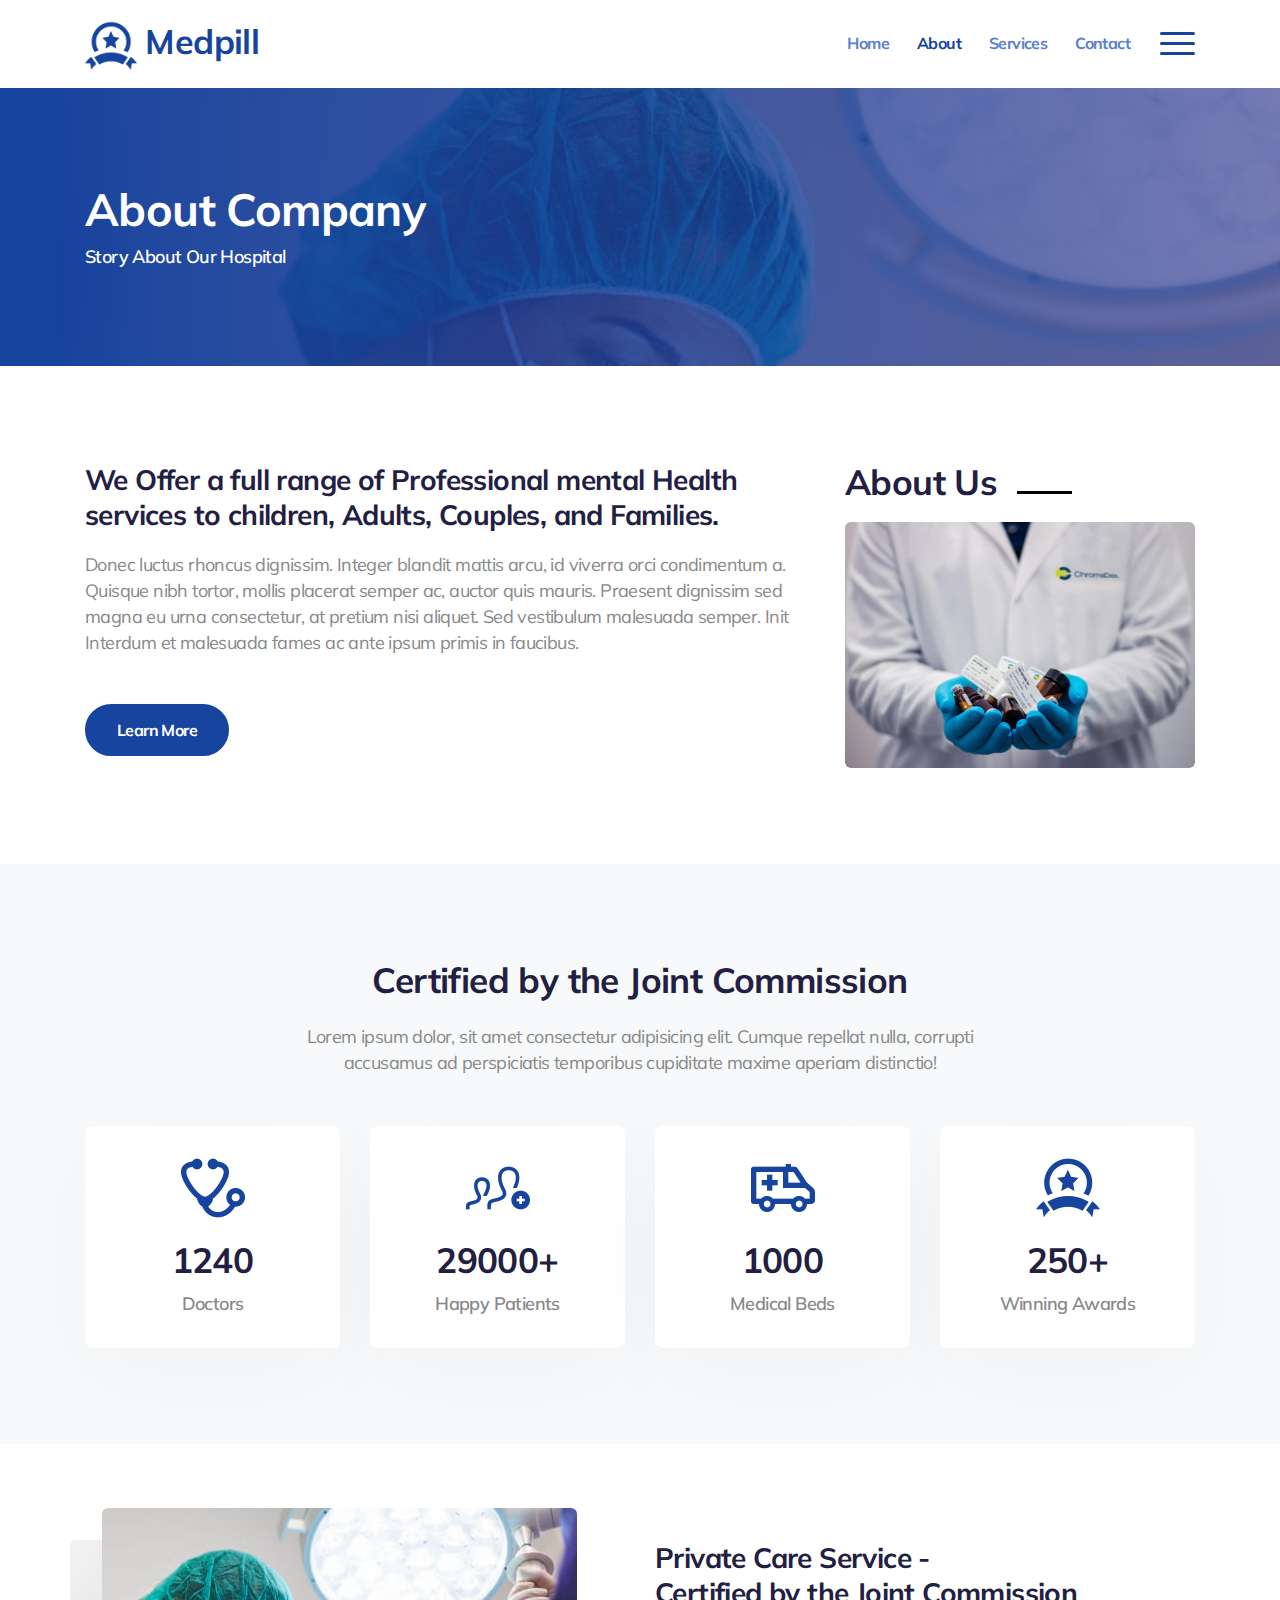
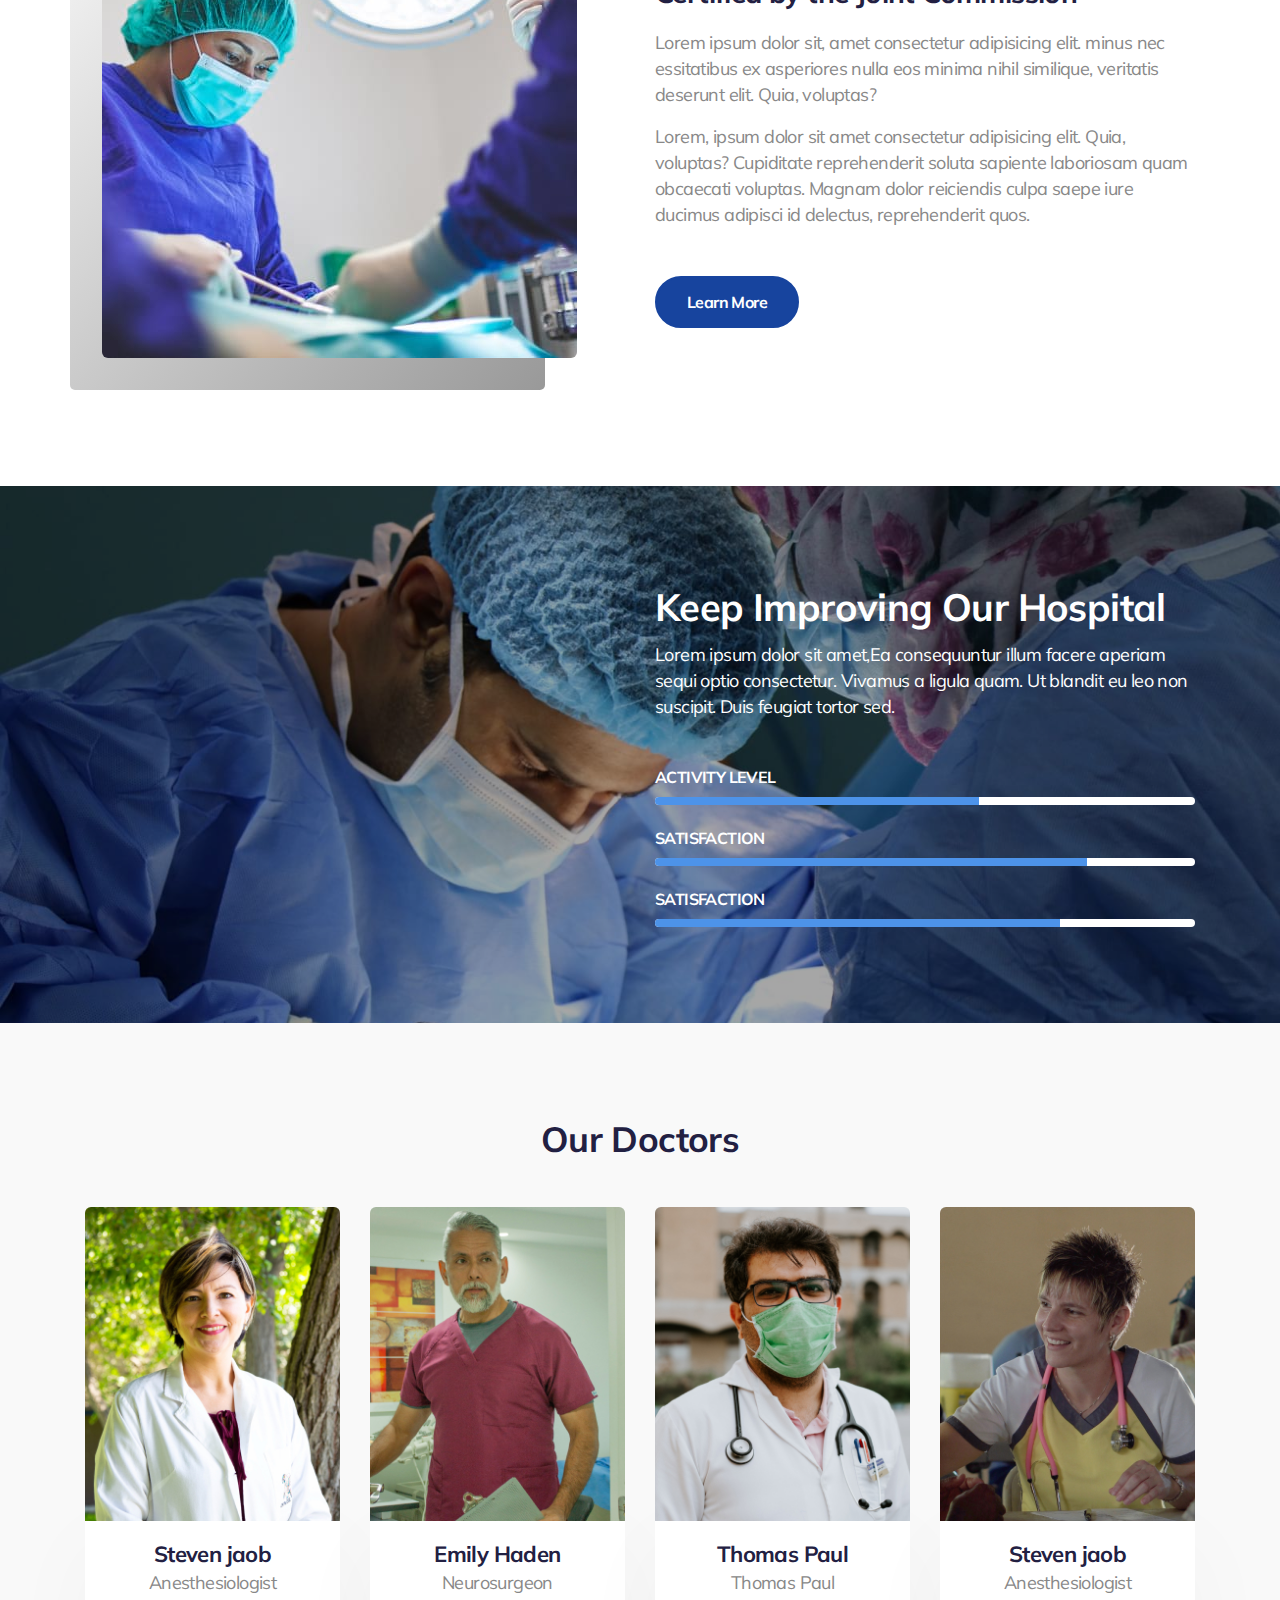
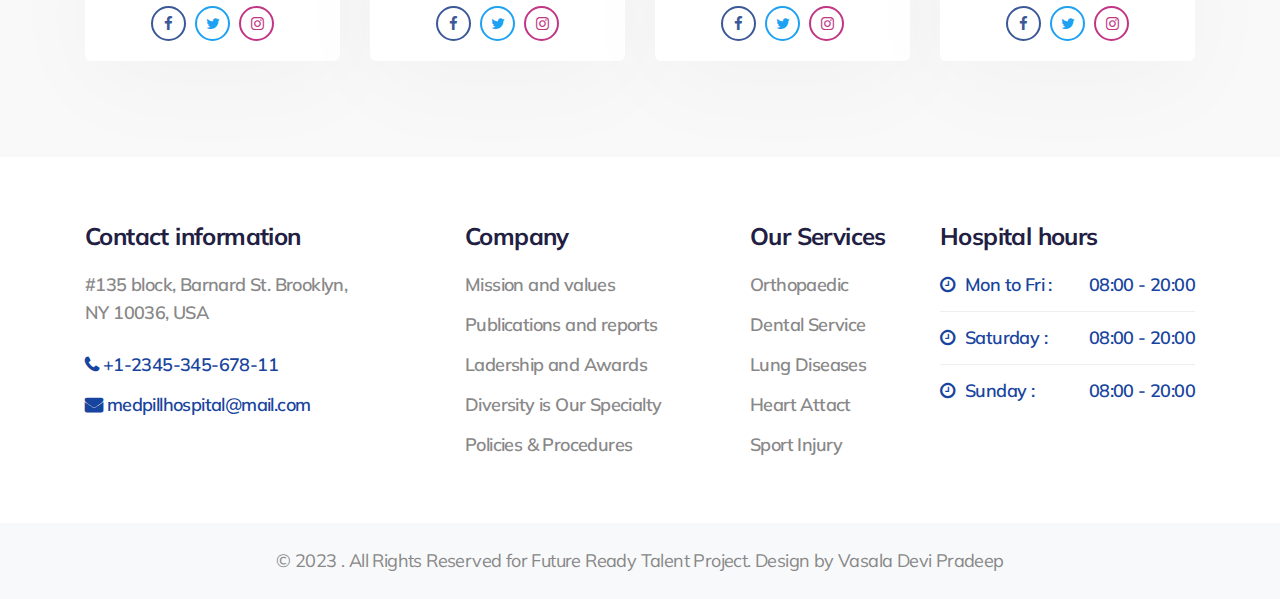
==== about.html @ 08752a7c "Add files via upload" ====
<!doctype html>
<html lang="en">
  <head>
    <!-- Required meta tags -->
    <meta charset="utf-8">
    <meta name="viewport" content="width=device-width, initial-scale=1, shrink-to-fit=no">

    <title>Medpill a Medical Category Responsive Web Template</title>

    <link href="https://fonts.googleapis.com/css?family=Muli:400,600,700&display=swap" rel="stylesheet">

    <!-- Template CSS -->
    <link rel="stylesheet" href="assets/css/style-starter.css">
  </head>
  <body>
<section class="w3l-bootstrap-header">
  <nav class="navbar navbar-expand-md navbar-light py-3">
    <div class="container">
      <a class="navbar-brand" href="index.html"><img src="assets/images/award.png" class="img-fluid" width="52px">
        Medpill</a>
      <!-- if logo is image enable this   
    <a class="navbar-brand" href="#index.html">
        <img src="image-path" alt="Your logo" title="Your logo" style="height:35px;" />
    </a> -->
      <button class="navbar-toggler" type="button" data-toggle="collapse" data-target="#navbarSupportedContent"
        aria-controls="navbarSupportedContent" aria-expanded="false" aria-label="Toggle navigation">
        Menu
      </button>

      <div class="collapse navbar-collapse" id="navbarSupportedContent">
        <ul class="navbar-nav ml-auto">
          <li class="nav-item">
            <a class="nav-link" href="index.html">Home</a>
          </li>
          <li class="nav-item active">
            <a class="nav-link" href="about.html">About</a>
          </li>
          <li class="nav-item">
            <a class="nav-link" href="services.html">Services</a>
          </li>
          <li class="nav-item">
            <a class="nav-link" href="contact.html">Contact</a>
          </li>
        </ul>
      </div>
      <a href="#domain" class="domain ml-3" data-toggle="modal" data-target="#DomainModal">
        <div class="hamburger1">
          <div></div>
          <div></div>
          <div></div>
        </div>
      </a>
    </div>
  </nav>
</section>


<!-- Domain Modal -->
<div class="modal right fade" id="DomainModal" tabindex="-1" role="dialog" aria-labelledby="DomainModalLabel2">
  <div class="modal-dialog" role="document">
    <div class="modal-content">

      <button type="button" class="close" data-dismiss="modal" aria-label="Close"><span
          aria-hidden="true">&times;</span></button>

      <div class="modal-body">
        <div class="modal__content">
          <h2 class="logo"><img src="assets/images/award.png" class="img-fluid"> Medpill</h2>
          <!-- if logo is image enable this   
          <h2 class="logo">
            <img src="image-path" alt="Your logo" title="Your logo" style="height:35px;" />
          </h2> -->
          <p class="mt-md-3 mt-2">Lorem ipsum dolor sit amet, elit. Eos expedita ipsam at fugiat ab.</p>
          <div class="widget-menu-items mt-sm-5 mt-4">
            <h5 class="widget-title">Menu Items</h5>
            <nav class="navbar p-0">
              <ul class="navbar-nav">
                <li class="nav-item">
                  <a class="nav-link" href="index.html">Home</a>
                </li>
                <li class="nav-item active">
                  <a class="nav-link" href="about.html">About</a>
                </li>
                <li class="nav-item">
                  <a class="nav-link" href="services.html">Services</a>
                </li>
                <li class="nav-item">
                  <a class="nav-link" href="contact.html">Contact</a>
                </li>
              </ul>
            </nav>
          </div>
          <div class="widget-social-icons mt-sm-5 mt-4">
            <h5 class="widget-title">Contact Us</h5>
            <ul class="icon-rounded address">
              <li>
                <p> #135 block, Barnard St. Brooklyn, <br>NY 10036, USA</p>
              </li>
              <li class="mt-3">
                <p><span class="fa fa-phone"></span> <a href="tel:+404-11-22-89">+1-2345-345-678-11</a></p>
              </li>
              <li class="mt-2">
                <p><span class="fa fa-envelope"></span> <a
                    href="mailto:medpillhospital@mail.com">medpillhospital@mail.com</a></p>
              </li>
              <li class="top_li1 mt-2">
                <p><span class="fa fa-clock-o"></span> <a href="mailto:medpillhospital@mail.com">Mon - Sun 09:00 - 21:00
                  </a></p>
              </li>
            </ul>
          </div>
          <div class="widget-social-icons mt-sm-5 mt-4">
            <h5 class="widget-title">Follow Us</h5>
            <ul class="icon-rounded">
              <li><a class="social-link twitter" href="#url" target="_blank"><i class="fa fa-twitter"></i></a></li>
              <li><a class="social-link linkedin" href="#url" target="_blank"><i class="fa fa-linkedin"></i></a></li>
              <li><a class="social-link tumblr" href="#url" target="_blank"><i class="fa fa-tumblr"></i></a></li>
            </ul>
          </div>


        </div>
      </div>
    </div>
    <!-- //modal-content -->
  </div>
  <!-- //modal-dialog -->
</div>
<!-- //Domain modal -->
<section class="w3l-about-breadcrumb">
  <div class="breadcrumb-bg breadcrumb-bg-about py-5">
    <div class="container py-lg-5 py-md-3">
      <h2>About Company</h2>
      <p>Story about our hospital</p>
    </div>
  </div>
</section>

<!-- w3l-content-photo-5 -->
<div class="w3l-content-photo-5 py-5">
	<div class="content-main py-lg-5 py-md-3">
		<div class="container">
			<div class="row">
				<div class="col-lg-8 content-left">
					<h4>We Offer a full range of Professional mental Health services to children, Adults,
                        Couples, and Families.</h4>
					<p class="mb-0">Donec luctus rhoncus dignissim. Integer blandit mattis arcu, id viverra orci condimentum a.
						Quisque nibh tortor, mollis placerat semper ac, auctor quis mauris. Praesent dignissim sed
						magna eu urna consectetur, at pretium nisi aliquet. Sed vestibulum malesuada semper. Init
						Interdum et malesuada fames ac ante ipsum primis in faucibus. </p>
					<a href="#portfolio.html" class="btn-style btn-primary btn mt-lg-5 mt-4">Learn More</a>
				</div>
				<div class="col-lg-4 content-photo mt-lg-0 mt-md-5 mt-4">
					<h4>About Us</h4>
					<a href="#url"><img src="assets/images/healthcare.jpg" class="img-fluid" alt="content-photo"></a>
				</div>
			</div>
		</div>
	</div>
</div>
<!-- //w3l-content-photo-5 -->
<section class="w3l-counter-6">
    <!-- /counter-6-->
    <div class="conuter-66-info py-5">
        <div class="container py-lg-5">
            <h3 class="title text-center mb-4">Certified by the Joint Commission</h3>
            <p class="title-text text-center">Lorem ipsum dolor, sit amet consectetur adipisicing elit. Cumque repellat
                nulla, corrupti accusamus ad perspiciatis temporibus cupiditate maxime aperiam distinctio!</p>
            <div class="counter-grids-info row text-center">
                <div class="col-lg-3 col-6">
                    <div class="counter-gd">
                        <img src="assets/images/doctors.png" class="img-fluid">
                        <h6>1240</h6>
                        <p>Doctors</p>
                    </div>
                </div>
                <div class="col-lg-3 col-6">
                    <div class="counter-gd">
                        <img src="assets/images/patients.png" class="img-fluid">
                        <h6>29000+</h6>
                        <p>Happy Patients</p>
                    </div>
                </div>
                <div class="col-lg-3 col-6">
                    <div class="counter-gd">
                        <img src="assets/images/van.png" class="img-fluid">
                        <h6>1000</h6>
                        <p>Medical Beds</p>
                    </div>
                </div>
                <div class="col-lg-3 col-6">
                    <div class="counter-gd">
                        <img src="assets/images/award.png" class="img-fluid">
                        <h6>250+</h6>
                        <p>Winning Awards</p>
                    </div>
                </div>
            </div>
        </div>
    </div>
</section>
<!-- //counter-6-->
<section class="w3l-text-6 py-5">
    <div class="text-6-mian bottom-space pt-5 py-lg-5 py-sm-3">
        <div class="container">
            <div class="row">
                <div class="col-lg-5 right-img sec-img-ab p-0 mx-sm-0 mx-4">
                    <img src="assets/images/service.jpg" alt="" class="img-responsive img-fluid" />
                </div>
                <div class="offset-lg-1 col-lg-6 left-cont sec-grid-ab mt-lg-0 mt-5">
                    <h4>Private Care Service -<br>Certified by the Joint Commission</h4>
                    <p>Lorem ipsum dolor sit, amet consectetur adipisicing elit. minus nec essitatibus ex asperiores 
                        nulla eos minima nihil similique, veritatis deserunt elit. Quia, voluptas?</p>
                    <p class="mt-3">Lorem, ipsum dolor sit amet consectetur adipisicing elit. Quia, voluptas? 
                        Cupiditate reprehenderit soluta sapiente laboriosam quam obcaecati voluptas. Magnam dolor 
                        reiciendis culpa saepe iure ducimus adipisci id delectus, reprehenderit quos.</p>
                    <a href="about.html" class="btn btn-primary btn-style mt-sm-5 mt-4"> Learn More </a>
                </div>
            </div>
        </div>
    </div>
</section>
<!-- //portfolio -->
<section class="w3l-progress-6">
	<!-- /counter-6-->
	<div class="progress-66-info py-5">
		<div class="container py-lg-5 py-sm-3">
			<div class="counter-grids-info row">

				<div class="col-lg-6 offset-lg-6">
						<h4>Keep improving our hospital</h4>
						<p>Lorem ipsum dolor sit amet,Ea consequuntur illum facere aperiam sequi optio consectetur. 
                            Vivamus a ligula quam. Ut blandit eu leo non suscipit. Duis feugiat tortor sed.</p>
					<div class="bars-main-info mt-lg-5 mt-4">
						<div class="progress-info mb-4">
							<h6 class="progress-tittle">Activity Level</h6>
							<div class="progress">
								<div class="progress-bar progress-bar-striped" role="progressbar" style="width: 60%" aria-valuenow="90" aria-valuemin="0" aria-valuemax="100">
								</div>
							</div>
						</div>
						<div class="progress-info mb-4">
							<h6 class="progress-tittle">Satisfaction</h6>
							<div class="progress">
								<div class="progress-bar progress-bar-striped" role="progressbar" style="width: 80%" aria-valuenow="95" aria-valuemin="0" aria-valuemax="100">
								</div>
							</div>
						</div>
						<div class="progress-info">
							<h6 class="progress-tittle">Satisfaction</h6>
							<div class="progress">
								<div class="progress-bar progress-bar-striped" role="progressbar" style="width: 75%" aria-valuenow="95" aria-valuemin="0" aria-valuemax="100">
								</div>
							</div>
						</div>
					</div>
				</div>
			</div>
		</div>
	  </div>
</section>
<!-- //counter-6-->
<!-- teams 32 block -->
<section class="w3l-teams-32-main py-5">
	<div class="teams-32 py-lg-5 py-sm-3">
		<div class="container">
            <h3 class="title text-center mb-sm-5 mb-4">Our Doctors</h3>
			<div class="row team-row">
				<div class="col-lg-3 col-6 team-main-19">
					<div class="column-19">
						<a href="team-single.html">
                            <img class="img-fluid" src="assets/images/team1.jpg" alt=" ">
                        </a>
					</div>
					<div class="right-team-9">
						<h6><a href="team-single.html" class="title-team-32">Steven jaob</a></h6>
						<p class="sm-text-32">Anesthesiologist</p>
						<div class="buttons-teams">
							<a class="facebook" href="#url"><span class="fa fa-facebook" aria-hidden="true"></span></a>
							<a class="twitter" href="#url"><span class="fa fa-twitter" aria-hidden="true"></span></a>
							<a class="insta" href="#url"><span class="fa fa-instagram" aria-hidden="true"></span></a>
						</div>
					</div>
				</div>
				<div class="col-lg-3 col-6 team-main-19">
					<div class="column-19">
						<a href="team-single.html"><img class="img-fluid" src="assets/images/team2.jpg" alt=" "></a>
					</div>
					<div class="right-team-9">
						<h6><a href="team-single.html" class="title-team-32">Emily Haden</a></h6>
						<p class="sm-text-32">Neurosurgeon</p>
						<div class="buttons-teams">
							<a class="facebook" href="#url"><span class="fa fa-facebook" aria-hidden="true"></span></a>
							<a class="twitter" href="#url"><span class="fa fa-twitter" aria-hidden="true"></span></a>
							<a class="insta" href="#url"><span class="fa fa-instagram" aria-hidden="true"></span></a>
						</div>
					</div>
				</div>
				<div class="col-lg-3 col-6 team-main-19 mt-lg-0 mt-4">
					<div class="column-19">
						<a href="team-single.html"><img class="img-fluid" src="assets/images/team3.jpg" alt=" "></a>
					</div>
					<div class="right-team-9">
						<h6><a href="team-single.html" class="title-team-32">Thomas Paul</a></h6>
						<p class="sm-text-32">Thomas Paul</p>
						<div class="buttons-teams">
							<a class="facebook" href="#url"><span class="fa fa-facebook" aria-hidden="true"></span></a>
							<a class="twitter" href="#url"><span class="fa fa-twitter" aria-hidden="true"></span></a>
							<a class="insta" href="#url"><span class="fa fa-instagram" aria-hidden="true"></span></a>
						</div>
					</div>
				</div>
				<div class="col-lg-3 col-6 team-main-19 mt-lg-0 mt-4">
					<div class="column-19">
						<a href="team-single.html">
                            <img class="img-fluid" src="assets/images/team4.jpg" alt=" ">
                        </a>
					</div>
					<div class="right-team-9">
						<h6><a href="team-single.html" class="title-team-32">Steven jaob</a></h6>
						<p class="sm-text-32">Anesthesiologist</p>
						<div class="buttons-teams">
							<a class="facebook" href="#url"><span class="fa fa-facebook" aria-hidden="true"></span></a>
							<a class="twitter" href="#url"><span class="fa fa-twitter" aria-hidden="true"></span></a>
							<a class="insta" href="#url"><span class="fa fa-instagram" aria-hidden="true"></span></a>
						</div>
					</div>
				</div>
			</div>
		</div>
	</div>
</section>
<!-- //teams 32 block -->
  <!-- footer-28 block -->
  <section class="w3l-medpill-footer ">
    <footer class="footer-28">
      <div class="footer-bg-layer">
        <div class="container py-lg-3">
          <div class="row footer-top-28">
            <div class="col-lg-4 col-md-6 col-sm-7 footer-list-28 mt-sm-5 mt-4">
              <h6 class="footer-title-28">Contact information</h6>
              <ul class="address">
                <li>
                  <p> #135 block, Barnard St. Brooklyn, <br>NY 10036, USA</p>
                </li>
                <li class="mt-4">
                  <p><span class="fa fa-phone"></span> <a href="tel:+404-11-22-89">+1-2345-345-678-11</a></p>
                </li>
                <li>
                  <p><span class="fa fa-envelope"></span> <a
                      href="mailto:medpillhospital@mail.com">medpillhospital@mail.com</a></p>
                </li>
              </ul>
            </div>
            <div class="col-lg-3 col-md-6 col-sm-5 footer-list-28 mt-sm-5 mt-4">
              <h6 class="footer-title-28">Company</h6>
              <ul>
                <li><a href="#url">Mission and values</a></li>
                <li><a href="#url">Publications and reports</a></li>
                <li><a href="#url">Ladership and Awards</a></li>
                <li><a href="#url">Diversity is Our Specialty</a></li>
                <li><a href="#url">Policies & Procedures</a></li>
              </ul>
            </div>
            <div class="col-lg-2 col-md-6 col-sm-4 footer-list-28 mt-sm-5 mt-4">
              <h6 class="footer-title-28">Our Services</h6>
              <ul>
                <li><a href="#url">Orthopaedic</a></li>
                <li><a href="#url">Dental Service</a></li>
                <li><a href="#url">Lung Diseases</a></li>
                <li><a href="#url">Heart Attact</a></li>
                <li><a href="#url">Sport Injury</a></li>
              </ul>
            </div>
            <div class="col-lg-3 col-md-6 col-sm-8 footer-list-28 mt-sm-5 mt-4">
              <h6 class="footer-title-28">Hospital hours</h6>
              <ul class="timing mb-lg-4">
                <li><a href="#URL"><span class="fa fa-clock-o"></span>Mon to Fri : <span>08:00 - 20:00</span></a></li>
                <li><a href="#URL"><span class="fa fa-clock-o"></span>Saturday : <span>08:00 - 20:00</span></a></li>
                <li><a href="#URL"><span class="fa fa-clock-o"></span>Sunday : <span>08:00 - 20:00</span></a></li>
              </ul>
            </div>
          </div>
        </div>
      </div>
      <div class="midd-footer-28 align-center py-lg-4 py-3 mt-md-5 mt-3">
        <div class="container">
          <p class="copy-footer-28 text-center"> &copy; 2023 . All Rights Reserved for Future Ready Talent Project. Design by Vasala Devi Pradeep </p>
        </div>
      </div>
      </div>
    </footer>

    <!-- move top -->
    <button onclick="topFunction()" id="movetop" title="Go to top">
      &#10548;
    </button>
    <script>
      // When the user scrolls down 20px from the top of the document, show the button
      window.onscroll = function () {
        scrollFunction()
      };

      function scrollFunction() {
        if (document.body.scrollTop > 20 || document.documentElement.scrollTop > 20) {
          document.getElementById("movetop").style.display = "block";
        } else {
          document.getElementById("movetop").style.display = "none";
        }
      }

      // When the user clicks on the button, scroll to the top of the document
      function topFunction() {
        document.body.scrollTop = 0;
        document.documentElement.scrollTop = 0;
      }
    </script>
    <!-- /move top -->

    <script src="assets/js/jquery-3.3.1.min.js"></script>
    
    <script src="assets/js/green-audio-player.js"></script>

    <script>
        document.addEventListener('DOMContentLoaded', function() {
            new GreenAudioPlayer('.ready-player-1', { stopOthersOnPlay: true });
        });
    </script>

    <!-- video popup -->
    <script>
      $('#notify').change(function () {
        if ($('#notify').is("Active")) {
          $('body').css('overflow', 'hidden');
        } else {
          $('body').css('overflow', 'auto');
        }
      });
    </script>
    <!-- //video popup -->

    <script src="assets/js/owl.carousel.js"></script>
    <!-- script for banner slider-->
    <script>
      $(document).ready(function () {
        $('.owl-one').owlCarousel({
          loop: true,
          margin: 0,
          nav: false,
          responsiveClass: true,
          autoplay: false,
          autoplayTimeout: 5000,
          autoplaySpeed: 1000,
          autoplayHoverPause: false,
          responsive: {
            0: {
              items: 1,
              nav: false
            },
            480: {
              items: 1,
              nav: false
            },
            667: {
              items: 1,
              nav: true
            },
            1000: {
              items: 1,
              nav: true
            }
          }
        })
      })
    </script>
    <!-- //script -->
    
  <!-- disable body scroll which navbar is in active -->
  <script>
    $(function () {
      $('.navbar-toggler').click(function () {
        $('body').toggleClass('noscroll');
      })
    });
  </script>
  <!-- disable body scroll which navbar is in active -->

    <script src="assets/js/bootstrap.min.js"></script>

    </body>

    </html>
---- assets/css/style-starter.css ----
@charset "UTF-8";
/*--
...
--*/
/*!
 * Bootstrap v4.4.1 (https://getbootstrap.com/)
 * Copyright 2011-2019 The Bootstrap Authors
 * Copyright 2011-2019 Twitter, Inc.
 * Licensed under MIT (https://github.com/twbs/bootstrap/blob/master/LICENSE)
 */
:root {
  --blue: #007bff;
  --indigo: #6610f2;
  --purple: #6f42c1;
  --pink: #e83e8c;
  --red: #dc3545;
  --orange: #fd7e14;
  --yellow: #ffc107;
  --green: #28a745;
  --teal: #20c997;
  --cyan: #17a2b8;
  --white: #fff;
  --gray: #6c757d;
  --gray-dark: #343a40;
  --primary: #17449e;
  --secondary: #fff;
  --success: #28a745;
  --info: #17a2b8;
  --warning: #ffc107;
  --danger: #dc3545;
  --light: #f8f9fa;
  --dark: #343a40;
  --breakpoint-xs: 0;
  --breakpoint-sm: 576px;
  --breakpoint-md: 768px;
  --breakpoint-lg: 992px;
  --breakpoint-xl: 1200px;
  --font-family-sans-serif: -apple-system, BlinkMacSystemFont, "Segoe UI", Roboto, "Helvetica Neue", Arial, "Noto Sans", sans-serif, "Apple Color Emoji", "Segoe UI Emoji", "Segoe UI Symbol", "Noto Color Emoji";
  --font-family-monospace: SFMono-Regular, Menlo, Monaco, Consolas, "Liberation Mono", "Courier New", monospace; }

*,
*::before,
*::after {
  box-sizing: border-box; }

html {
  font-family: sans-serif;
  line-height: 1.15;
  -webkit-text-size-adjust: 100%;
  -webkit-tap-highlight-color: rgba(0, 0, 0, 0); }

article, aside, figcaption, figure, footer, header, hgroup, main, nav, section {
  display: block; }

body {
  margin: 0;
  font-family: -apple-system, BlinkMacSystemFont, "Segoe UI", Roboto, "Helvetica Neue", Arial, "Noto Sans", sans-serif, "Apple Color Emoji", "Segoe UI Emoji", "Segoe UI Symbol", "Noto Color Emoji";
  font-size: 1rem;
  font-weight: 400;
  line-height: 1.5;
  color: #212529;
  text-align: left;
  background-color: #fff; }

[tabindex="-1"]:focus:not(:focus-visible) {
  outline: 0 !important; }

hr {
  box-sizing: content-box;
  height: 0;
  overflow: visible; }

h1, h2, h3, h4, h5, h6 {
  margin-top: 0;
  margin-bottom: 0.5rem; }

p {
  margin-top: 0;
  margin-bottom: 1rem; }

abbr[title],
abbr[data-original-title] {
  text-decoration: underline;
  -webkit-text-decoration: underline dotted;
          text-decoration: underline dotted;
  cursor: help;
  border-bottom: 0;
  -webkit-text-decoration-skip-ink: none;
          text-decoration-skip-ink: none; }

address {
  margin-bottom: 1rem;
  font-style: normal;
  line-height: inherit; }

ol,
ul,
dl {
  margin-top: 0;
  margin-bottom: 1rem; }

ol ol,
ul ul,
ol ul,
ul ol {
  margin-bottom: 0; }

dt {
  font-weight: 700; }

dd {
  margin-bottom: .5rem;
  margin-left: 0; }

blockquote {
  margin: 0 0 1rem; }

b,
strong {
  font-weight: bolder; }

small {
  font-size: 80%; }

sub,
sup {
  position: relative;
  font-size: 75%;
  line-height: 0;
  vertical-align: baseline; }

sub {
  bottom: -.25em; }

sup {
  top: -.5em; }

a {
  color: #17449e;
  text-decoration: none;
  background-color: transparent; }
  a:hover {
    color: #0d275b;
    text-decoration: underline; }

a:not([href]) {
  color: inherit;
  text-decoration: none; }
  a:not([href]):hover {
    color: inherit;
    text-decoration: none; }

pre,
code,
kbd,
samp {
  font-family: SFMono-Regular, Menlo, Monaco, Consolas, "Liberation Mono", "Courier New", monospace;
  font-size: 1em; }

pre {
  margin-top: 0;
  margin-bottom: 1rem;
  overflow: auto; }

figure {
  margin: 0 0 1rem; }

img {
  vertical-align: middle;
  border-style: none; }

svg {
  overflow: hidden;
  vertical-align: middle; }

table {
  border-collapse: collapse; }

caption {
  padding-top: 0.75rem;
  padding-bottom: 0.75rem;
  color: #6c757d;
  text-align: left;
  caption-side: bottom; }

th {
  text-align: inherit; }

label {
  display: inline-block;
  margin-bottom: 0.5rem; }

button {
  border-radius: 0; }

button:focus {
  outline: 1px dotted;
  outline: 5px auto -webkit-focus-ring-color; }

input,
button,
select,
optgroup,
textarea {
  margin: 0;
  font-family: inherit;
  font-size: inherit;
  line-height: inherit; }

button,
input {
  overflow: visible; }

button,
select {
  text-transform: none; }

select {
  word-wrap: normal; }

button,
[type="button"],
[type="reset"],
[type="submit"] {
  -webkit-appearance: button; }

button:not(:disabled),
[type="button"]:not(:disabled),
[type="reset"]:not(:disabled),
[type="submit"]:not(:disabled) {
  cursor: pointer; }

button::-moz-focus-inner,
[type="button"]::-moz-focus-inner,
[type="reset"]::-moz-focus-inner,
[type="submit"]::-moz-focus-inner {
  padding: 0;
  border-style: none; }

input[type="radio"],
input[type="checkbox"] {
  box-sizing: border-box;
  padding: 0; }

input[type="date"],
input[type="time"],
input[type="datetime-local"],
input[type="month"] {
  -webkit-appearance: listbox; }

textarea {
  overflow: auto;
  resize: vertical; }

fieldset {
  min-width: 0;
  padding: 0;
  margin: 0;
  border: 0; }

legend {
  display: block;
  width: 100%;
  max-width: 100%;
  padding: 0;
  margin-bottom: .5rem;
  font-size: 1.5rem;
  line-height: inherit;
  color: inherit;
  white-space: normal; }
  @media (max-width: 1200px) {
    legend {
      font-size: calc(1.275rem + 0.3vw) ; } }

progress {
  vertical-align: baseline; }

[type="number"]::-webkit-inner-spin-button,
[type="number"]::-webkit-outer-spin-button {
  height: auto; }

[type="search"] {
  outline-offset: -2px;
  -webkit-appearance: none; }

[type="search"]::-webkit-search-decoration {
  -webkit-appearance: none; }

::-webkit-file-upload-button {
  font: inherit;
  -webkit-appearance: button; }

output {
  display: inline-block; }

summary {
  display: list-item;
  cursor: pointer; }

template {
  display: none; }

[hidden] {
  display: none !important; }

h1, h2, h3, h4, h5, h6,
.h1, .h2, .h3, .h4, .h5, .h6 {
  margin-bottom: 0.5rem;
  font-weight: 500;
  line-height: 1.2; }

h1, .h1 {
  font-size: 2.5rem; }
  @media (max-width: 1200px) {
    h1, .h1 {
      font-size: calc(1.375rem + 1.5vw) ; } }

h2, .h2 {
  font-size: 2rem; }
  @media (max-width: 1200px) {
    h2, .h2 {
      font-size: calc(1.325rem + 0.9vw) ; } }

h3, .h3 {
  font-size: 1.75rem; }
  @media (max-width: 1200px) {
    h3, .h3 {
      font-size: calc(1.3rem + 0.6vw) ; } }

h4, .h4 {
  font-size: 1.5rem; }
  @media (max-width: 1200px) {
    h4, .h4 {
      font-size: calc(1.275rem + 0.3vw) ; } }

h5, .h5 {
  font-size: 1.25rem; }

h6, .h6 {
  font-size: 1rem; }

.lead {
  font-size: 1.25rem;
  font-weight: 300; }

.display-1 {
  font-size: 6rem;
  font-weight: 300;
  line-height: 1.2; }
  @media (max-width: 1200px) {
    .display-1 {
      font-size: calc(1.725rem + 5.7vw) ; } }

.display-2 {
  font-size: 5.5rem;
  font-weight: 300;
  line-height: 1.2; }
  @media (max-width: 1200px) {
    .display-2 {
      font-size: calc(1.675rem + 5.1vw) ; } }

.display-3 {
  font-size: 4.5rem;
  font-weight: 300;
  line-height: 1.2; }
  @media (max-width: 1200px) {
    .display-3 {
      font-size: calc(1.575rem + 3.9vw) ; } }

.display-4 {
  font-size: 3.5rem;
  font-weight: 300;
  line-height: 1.2; }
  @media (max-width: 1200px) {
    .display-4 {
      font-size: calc(1.475rem + 2.7vw) ; } }

hr {
  margin-top: 1rem;
  margin-bottom: 1rem;
  border: 0;
  border-top: 1px solid rgba(0, 0, 0, 0.1); }

small,
.small {
  font-size: 80%;
  font-weight: 400; }

mark,
.mark {
  padding: 0.2em;
  background-color: #fcf8e3; }

.list-unstyled {
  padding-left: 0;
  list-style: none; }

.list-inline {
  padding-left: 0;
  list-style: none; }

.list-inline-item {
  display: inline-block; }
  .list-inline-item:not(:last-child) {
    margin-right: 0.5rem; }

.initialism {
  font-size: 90%;
  text-transform: uppercase; }

.blockquote {
  margin-bottom: 1rem;
  font-size: 1.25rem; }

.blockquote-footer {
  display: block;
  font-size: 80%;
  color: #6c757d; }
  .blockquote-footer::before {
    content: "\2014\00A0"; }

.img-fluid {
  max-width: 100%;
  height: auto; }

.img-thumbnail {
  padding: 0.25rem;
  background-color: #fff;
  border: 1px solid #dee2e6;
  border-radius: 0.25rem;
  max-width: 100%;
  height: auto; }

.figure {
  display: inline-block; }

.figure-img {
  margin-bottom: 0.5rem;
  line-height: 1; }

.figure-caption {
  font-size: 90%;
  color: #6c757d; }

code {
  font-size: 87.5%;
  color: #e83e8c;
  word-wrap: break-word; }
  a > code {
    color: inherit; }

kbd {
  padding: 0.2rem 0.4rem;
  font-size: 87.5%;
  color: #fff;
  background-color: #212529;
  border-radius: 0.2rem; }
  kbd kbd {
    padding: 0;
    font-size: 100%;
    font-weight: 700; }

pre {
  display: block;
  font-size: 87.5%;
  color: #212529; }
  pre code {
    font-size: inherit;
    color: inherit;
    word-break: normal; }

.pre-scrollable {
  max-height: 340px;
  overflow-y: scroll; }

.container {
  width: 100%;
  padding-right: 15px;
  padding-left: 15px;
  margin-right: auto;
  margin-left: auto; }
  @media (min-width: 576px) {
    .container {
      max-width: 540px; } }
  @media (min-width: 768px) {
    .container {
      max-width: 720px; } }
  @media (min-width: 992px) {
    .container {
      max-width: 960px; } }
  @media (min-width: 1200px) {
    .container {
      max-width: 1140px; } }

.container-fluid, .container-sm, .container-md, .container-lg, .container-xl {
  width: 100%;
  padding-right: 15px;
  padding-left: 15px;
  margin-right: auto;
  margin-left: auto; }

@media (min-width: 576px) {
  .container, .container-sm {
    max-width: 540px; } }

@media (min-width: 768px) {
  .container, .container-sm, .container-md {
    max-width: 720px; } }

@media (min-width: 992px) {
  .container, .container-sm, .container-md, .container-lg {
    max-width: 960px; } }

@media (min-width: 1200px) {
  .container, .container-sm, .container-md, .container-lg, .container-xl {
    max-width: 1140px; } }

.row {
  display: flex;
  flex-wrap: wrap;
  margin-right: -15px;
  margin-left: -15px; }

.no-gutters {
  margin-right: 0;
  margin-left: 0; }
  .no-gutters > .col,
  .no-gutters > [class*="col-"] {
    padding-right: 0;
    padding-left: 0; }

.col-1, .col-2, .col-3, .col-4, .col-5, .col-6, .col-7, .col-8, .col-9, .col-10, .col-11, .col-12, .col,
.col-auto, .col-sm-1, .col-sm-2, .col-sm-3, .col-sm-4, .col-sm-5, .col-sm-6, .col-sm-7, .col-sm-8, .col-sm-9, .col-sm-10, .col-sm-11, .col-sm-12, .col-sm,
.col-sm-auto, .col-md-1, .col-md-2, .col-md-3, .col-md-4, .col-md-5, .col-md-6, .col-md-7, .col-md-8, .col-md-9, .col-md-10, .col-md-11, .col-md-12, .col-md,
.col-md-auto, .col-lg-1, .col-lg-2, .col-lg-3, .col-lg-4, .col-lg-5, .col-lg-6, .col-lg-7, .col-lg-8, .col-lg-9, .col-lg-10, .col-lg-11, .col-lg-12, .col-lg,
.col-lg-auto, .col-xl-1, .col-xl-2, .col-xl-3, .col-xl-4, .col-xl-5, .col-xl-6, .col-xl-7, .col-xl-8, .col-xl-9, .col-xl-10, .col-xl-11, .col-xl-12, .col-xl,
.col-xl-auto {
  position: relative;
  width: 100%;
  padding-right: 15px;
  padding-left: 15px; }

.col {
  flex-basis: 0;
  flex-grow: 1;
  max-width: 100%; }

.row-cols-1 > * {
  flex: 0 0 100%;
  max-width: 100%; }

.row-cols-2 > * {
  flex: 0 0 50%;
  max-width: 50%; }

.row-cols-3 > * {
  flex: 0 0 33.33333%;
  max-width: 33.33333%; }

.row-cols-4 > * {
  flex: 0 0 25%;
  max-width: 25%; }

.row-cols-5 > * {
  flex: 0 0 20%;
  max-width: 20%; }

.row-cols-6 > * {
  flex: 0 0 16.66667%;
  max-width: 16.66667%; }

.col-auto {
  flex: 0 0 auto;
  width: auto;
  max-width: 100%; }

.col-1 {
  flex: 0 0 8.33333%;
  max-width: 8.33333%; }

.col-2 {
  flex: 0 0 16.66667%;
  max-width: 16.66667%; }

.col-3 {
  flex: 0 0 25%;
  max-width: 25%; }

.col-4 {
  flex: 0 0 33.33333%;
  max-width: 33.33333%; }

.col-5 {
  flex: 0 0 41.66667%;
  max-width: 41.66667%; }

.col-6 {
  flex: 0 0 50%;
  max-width: 50%; }

.col-7 {
  flex: 0 0 58.33333%;
  max-width: 58.33333%; }

.col-8 {
  flex: 0 0 66.66667%;
  max-width: 66.66667%; }

.col-9 {
  flex: 0 0 75%;
  max-width: 75%; }

.col-10 {
  flex: 0 0 83.33333%;
  max-width: 83.33333%; }

.col-11 {
  flex: 0 0 91.66667%;
  max-width: 91.66667%; }

.col-12 {
  flex: 0 0 100%;
  max-width: 100%; }

.order-first {
  order: -1; }

.order-last {
  order: 13; }

.order-0 {
  order: 0; }

.order-1 {
  order: 1; }

.order-2 {
  order: 2; }

.order-3 {
  order: 3; }

.order-4 {
  order: 4; }

.order-5 {
  order: 5; }

.order-6 {
  order: 6; }

.order-7 {
  order: 7; }

.order-8 {
  order: 8; }

.order-9 {
  order: 9; }

.order-10 {
  order: 10; }

.order-11 {
  order: 11; }

.order-12 {
  order: 12; }

.offset-1 {
  margin-left: 8.33333%; }

.offset-2 {
  margin-left: 16.66667%; }

.offset-3 {
  margin-left: 25%; }

.offset-4 {
  margin-left: 33.33333%; }

.offset-5 {
  margin-left: 41.66667%; }

.offset-6 {
  margin-left: 50%; }

.offset-7 {
  margin-left: 58.33333%; }

.offset-8 {
  margin-left: 66.66667%; }

.offset-9 {
  margin-left: 75%; }

.offset-10 {
  margin-left: 83.33333%; }

.offset-11 {
  margin-left: 91.66667%; }

@media (min-width: 576px) {
  .col-sm {
    flex-basis: 0;
    flex-grow: 1;
    max-width: 100%; }
  .row-cols-sm-1 > * {
    flex: 0 0 100%;
    max-width: 100%; }
  .row-cols-sm-2 > * {
    flex: 0 0 50%;
    max-width: 50%; }
  .row-cols-sm-3 > * {
    flex: 0 0 33.33333%;
    max-width: 33.33333%; }
  .row-cols-sm-4 > * {
    flex: 0 0 25%;
    max-width: 25%; }
  .row-cols-sm-5 > * {
    flex: 0 0 20%;
    max-width: 20%; }
  .row-cols-sm-6 > * {
    flex: 0 0 16.66667%;
    max-width: 16.66667%; }
  .col-sm-auto {
    flex: 0 0 auto;
    width: auto;
    max-width: 100%; }
  .col-sm-1 {
    flex: 0 0 8.33333%;
    max-width: 8.33333%; }
  .col-sm-2 {
    flex: 0 0 16.66667%;
    max-width: 16.66667%; }
  .col-sm-3 {
    flex: 0 0 25%;
    max-width: 25%; }
  .col-sm-4 {
    flex: 0 0 33.33333%;
    max-width: 33.33333%; }
  .col-sm-5 {
    flex: 0 0 41.66667%;
    max-width: 41.66667%; }
  .col-sm-6 {
    flex: 0 0 50%;
    max-width: 50%; }
  .col-sm-7 {
    flex: 0 0 58.33333%;
    max-width: 58.33333%; }
  .col-sm-8 {
    flex: 0 0 66.66667%;
    max-width: 66.66667%; }
  .col-sm-9 {
    flex: 0 0 75%;
    max-width: 75%; }
  .col-sm-10 {
    flex: 0 0 83.33333%;
    max-width: 83.33333%; }
  .col-sm-11 {
    flex: 0 0 91.66667%;
    max-width: 91.66667%; }
  .col-sm-12 {
    flex: 0 0 100%;
    max-width: 100%; }
  .order-sm-first {
    order: -1; }
  .order-sm-last {
    order: 13; }
  .order-sm-0 {
    order: 0; }
  .order-sm-1 {
    order: 1; }
  .order-sm-2 {
    order: 2; }
  .order-sm-3 {
    order: 3; }
  .order-sm-4 {
    order: 4; }
  .order-sm-5 {
    order: 5; }
  .order-sm-6 {
    order: 6; }
  .order-sm-7 {
    order: 7; }
  .order-sm-8 {
    order: 8; }
  .order-sm-9 {
    order: 9; }
  .order-sm-10 {
    order: 10; }
  .order-sm-11 {
    order: 11; }
  .order-sm-12 {
    order: 12; }
  .offset-sm-0 {
    margin-left: 0; }
  .offset-sm-1 {
    margin-left: 8.33333%; }
  .offset-sm-2 {
    margin-left: 16.66667%; }
  .offset-sm-3 {
    margin-left: 25%; }
  .offset-sm-4 {
    margin-left: 33.33333%; }
  .offset-sm-5 {
    margin-left: 41.66667%; }
  .offset-sm-6 {
    margin-left: 50%; }
  .offset-sm-7 {
    margin-left: 58.33333%; }
  .offset-sm-8 {
    margin-left: 66.66667%; }
  .offset-sm-9 {
    margin-left: 75%; }
  .offset-sm-10 {
    margin-left: 83.33333%; }
  .offset-sm-11 {
    margin-left: 91.66667%; } }

@media (min-width: 768px) {
  .col-md {
    flex-basis: 0;
    flex-grow: 1;
    max-width: 100%; }
  .row-cols-md-1 > * {
    flex: 0 0 100%;
    max-width: 100%; }
  .row-cols-md-2 > * {
    flex: 0 0 50%;
    max-width: 50%; }
  .row-cols-md-3 > * {
    flex: 0 0 33.33333%;
    max-width: 33.33333%; }
  .row-cols-md-4 > * {
    flex: 0 0 25%;
    max-width: 25%; }
  .row-cols-md-5 > * {
    flex: 0 0 20%;
    max-width: 20%; }
  .row-cols-md-6 > * {
    flex: 0 0 16.66667%;
    max-width: 16.66667%; }
  .col-md-auto {
    flex: 0 0 auto;
    width: auto;
    max-width: 100%; }
  .col-md-1 {
    flex: 0 0 8.33333%;
    max-width: 8.33333%; }
  .col-md-2 {
    flex: 0 0 16.66667%;
    max-width: 16.66667%; }
  .col-md-3 {
    flex: 0 0 25%;
    max-width: 25%; }
  .col-md-4 {
    flex: 0 0 33.33333%;
    max-width: 33.33333%; }
  .col-md-5 {
    flex: 0 0 41.66667%;
    max-width: 41.66667%; }
  .col-md-6 {
    flex: 0 0 50%;
    max-width: 50%; }
  .col-md-7 {
    flex: 0 0 58.33333%;
    max-width: 58.33333%; }
  .col-md-8 {
    flex: 0 0 66.66667%;
    max-width: 66.66667%; }
  .col-md-9 {
    flex: 0 0 75%;
    max-width: 75%; }
  .col-md-10 {
    flex: 0 0 83.33333%;
    max-width: 83.33333%; }
  .col-md-11 {
    flex: 0 0 91.66667%;
    max-width: 91.66667%; }
  .col-md-12 {
    flex: 0 0 100%;
    max-width: 100%; }
  .order-md-first {
    order: -1; }
  .order-md-last {
    order: 13; }
  .order-md-0 {
    order: 0; }
  .order-md-1 {
    order: 1; }
  .order-md-2 {
    order: 2; }
  .order-md-3 {
    order: 3; }
  .order-md-4 {
    order: 4; }
  .order-md-5 {
    order: 5; }
  .order-md-6 {
    order: 6; }
  .order-md-7 {
    order: 7; }
  .order-md-8 {
    order: 8; }
  .order-md-9 {
    order: 9; }
  .order-md-10 {
    order: 10; }
  .order-md-11 {
    order: 11; }
  .order-md-12 {
    order: 12; }
  .offset-md-0 {
    margin-left: 0; }
  .offset-md-1 {
    margin-left: 8.33333%; }
  .offset-md-2 {
    margin-left: 16.66667%; }
  .offset-md-3 {
    margin-left: 25%; }
  .offset-md-4 {
    margin-left: 33.33333%; }
  .offset-md-5 {
    margin-left: 41.66667%; }
  .offset-md-6 {
    margin-left: 50%; }
  .offset-md-7 {
    margin-left: 58.33333%; }
  .offset-md-8 {
    margin-left: 66.66667%; }
  .offset-md-9 {
    margin-left: 75%; }
  .offset-md-10 {
    margin-left: 83.33333%; }
  .offset-md-11 {
    margin-left: 91.66667%; } }

@media (min-width: 992px) {
  .col-lg {
    flex-basis: 0;
    flex-grow: 1;
    max-width: 100%; }
  .row-cols-lg-1 > * {
    flex: 0 0 100%;
    max-width: 100%; }
  .row-cols-lg-2 > * {
    flex: 0 0 50%;
    max-width: 50%; }
  .row-cols-lg-3 > * {
    flex: 0 0 33.33333%;
    max-width: 33.33333%; }
  .row-cols-lg-4 > * {
    flex: 0 0 25%;
    max-width: 25%; }
  .row-cols-lg-5 > * {
    flex: 0 0 20%;
    max-width: 20%; }
  .row-cols-lg-6 > * {
    flex: 0 0 16.66667%;
    max-width: 16.66667%; }
  .col-lg-auto {
    flex: 0 0 auto;
    width: auto;
    max-width: 100%; }
  .col-lg-1 {
    flex: 0 0 8.33333%;
    max-width: 8.33333%; }
  .col-lg-2 {
    flex: 0 0 16.66667%;
    max-width: 16.66667%; }
  .col-lg-3 {
    flex: 0 0 25%;
    max-width: 25%; }
  .col-lg-4 {
    flex: 0 0 33.33333%;
    max-width: 33.33333%; }
  .col-lg-5 {
    flex: 0 0 41.66667%;
    max-width: 41.66667%; }
  .col-lg-6 {
    flex: 0 0 50%;
    max-width: 50%; }
  .col-lg-7 {
    flex: 0 0 58.33333%;
    max-width: 58.33333%; }
  .col-lg-8 {
    flex: 0 0 66.66667%;
    max-width: 66.66667%; }
  .col-lg-9 {
    flex: 0 0 75%;
    max-width: 75%; }
  .col-lg-10 {
    flex: 0 0 83.33333%;
    max-width: 83.33333%; }
  .col-lg-11 {
    flex: 0 0 91.66667%;
    max-width: 91.66667%; }
  .col-lg-12 {
    flex: 0 0 100%;
    max-width: 100%; }
  .order-lg-first {
    order: -1; }
  .order-lg-last {
    order: 13; }
  .order-lg-0 {
    order: 0; }
  .order-lg-1 {
    order: 1; }
  .order-lg-2 {
    order: 2; }
  .order-lg-3 {
    order: 3; }
  .order-lg-4 {
    order: 4; }
  .order-lg-5 {
    order: 5; }
  .order-lg-6 {
    order: 6; }
  .order-lg-7 {
    order: 7; }
  .order-lg-8 {
    order: 8; }
  .order-lg-9 {
    order: 9; }
  .order-lg-10 {
    order: 10; }
  .order-lg-11 {
    order: 11; }
  .order-lg-12 {
    order: 12; }
  .offset-lg-0 {
    margin-left: 0; }
  .offset-lg-1 {
    margin-left: 8.33333%; }
  .offset-lg-2 {
    margin-left: 16.66667%; }
  .offset-lg-3 {
    margin-left: 25%; }
  .offset-lg-4 {
    margin-left: 33.33333%; }
  .offset-lg-5 {
    margin-left: 41.66667%; }
  .offset-lg-6 {
    margin-left: 50%; }
  .offset-lg-7 {
    margin-left: 58.33333%; }
  .offset-lg-8 {
    margin-left: 66.66667%; }
  .offset-lg-9 {
    margin-left: 75%; }
  .offset-lg-10 {
    margin-left: 83.33333%; }
  .offset-lg-11 {
    margin-left: 91.66667%; } }

@media (min-width: 1200px) {
  .col-xl {
    flex-basis: 0;
    flex-grow: 1;
    max-width: 100%; }
  .row-cols-xl-1 > * {
    flex: 0 0 100%;
    max-width: 100%; }
  .row-cols-xl-2 > * {
    flex: 0 0 50%;
    max-width: 50%; }
  .row-cols-xl-3 > * {
    flex: 0 0 33.33333%;
    max-width: 33.33333%; }
  .row-cols-xl-4 > * {
    flex: 0 0 25%;
    max-width: 25%; }
  .row-cols-xl-5 > * {
    flex: 0 0 20%;
    max-width: 20%; }
  .row-cols-xl-6 > * {
    flex: 0 0 16.66667%;
    max-width: 16.66667%; }
  .col-xl-auto {
    flex: 0 0 auto;
    width: auto;
    max-width: 100%; }
  .col-xl-1 {
    flex: 0 0 8.33333%;
    max-width: 8.33333%; }
  .col-xl-2 {
    flex: 0 0 16.66667%;
    max-width: 16.66667%; }
  .col-xl-3 {
    flex: 0 0 25%;
    max-width: 25%; }
  .col-xl-4 {
    flex: 0 0 33.33333%;
    max-width: 33.33333%; }
  .col-xl-5 {
    flex: 0 0 41.66667%;
    max-width: 41.66667%; }
  .col-xl-6 {
    flex: 0 0 50%;
    max-width: 50%; }
  .col-xl-7 {
    flex: 0 0 58.33333%;
    max-width: 58.33333%; }
  .col-xl-8 {
    flex: 0 0 66.66667%;
    max-width: 66.66667%; }
  .col-xl-9 {
    flex: 0 0 75%;
    max-width: 75%; }
  .col-xl-10 {
    flex: 0 0 83.33333%;
    max-width: 83.33333%; }
  .col-xl-11 {
    flex: 0 0 91.66667%;
    max-width: 91.66667%; }
  .col-xl-12 {
    flex: 0 0 100%;
    max-width: 100%; }
  .order-xl-first {
    order: -1; }
  .order-xl-last {
    order: 13; }
  .order-xl-0 {
    order: 0; }
  .order-xl-1 {
    order: 1; }
  .order-xl-2 {
    order: 2; }
  .order-xl-3 {
    order: 3; }
  .order-xl-4 {
    order: 4; }
  .order-xl-5 {
    order: 5; }
  .order-xl-6 {
    order: 6; }
  .order-xl-7 {
    order: 7; }
  .order-xl-8 {
    order: 8; }
  .order-xl-9 {
    order: 9; }
  .order-xl-10 {
    order: 10; }
  .order-xl-11 {
    order: 11; }
  .order-xl-12 {
    order: 12; }
  .offset-xl-0 {
    margin-left: 0; }
  .offset-xl-1 {
    margin-left: 8.33333%; }
  .offset-xl-2 {
    margin-left: 16.66667%; }
  .offset-xl-3 {
    margin-left: 25%; }
  .offset-xl-4 {
    margin-left: 33.33333%; }
  .offset-xl-5 {
    margin-left: 41.66667%; }
  .offset-xl-6 {
    margin-left: 50%; }
  .offset-xl-7 {
    margin-left: 58.33333%; }
  .offset-xl-8 {
    margin-left: 66.66667%; }
  .offset-xl-9 {
    margin-left: 75%; }
  .offset-xl-10 {
    margin-left: 83.33333%; }
  .offset-xl-11 {
    margin-left: 91.66667%; } }

.table {
  width: 100%;
  margin-bottom: 1rem;
  color: #212529; }
  .table th,
  .table td {
    padding: 0.75rem;
    vertical-align: top;
    border-top: 1px solid #dee2e6; }
  .table thead th {
    vertical-align: bottom;
    border-bottom: 2px solid #dee2e6; }
  .table tbody + tbody {
    border-top: 2px solid #dee2e6; }

.table-sm th,
.table-sm td {
  padding: 0.3rem; }

.table-bordered {
  border: 1px solid #dee2e6; }
  .table-bordered th,
  .table-bordered td {
    border: 1px solid #dee2e6; }
  .table-bordered thead th,
  .table-bordered thead td {
    border-bottom-width: 2px; }

.table-borderless th,
.table-borderless td,
.table-borderless thead th,
.table-borderless tbody + tbody {
  border: 0; }

.table-striped tbody tr:nth-of-type(odd) {
  background-color: rgba(0, 0, 0, 0.05); }

.table-hover tbody tr:hover {
  color: #212529;
  background-color: rgba(0, 0, 0, 0.075); }

.table-primary,
.table-primary > th,
.table-primary > td {
  background-color: #becbe4; }

.table-primary th,
.table-primary td,
.table-primary thead th,
.table-primary tbody + tbody {
  border-color: #869ecd; }

.table-hover .table-primary:hover {
  background-color: #acbddd; }
  .table-hover .table-primary:hover > td,
  .table-hover .table-primary:hover > th {
    background-color: #acbddd; }

.table-secondary,
.table-secondary > th,
.table-secondary > td {
  background-color: white; }

.table-secondary th,
.table-secondary td,
.table-secondary thead th,
.table-secondary tbody + tbody {
  border-color: white; }

.table-hover .table-secondary:hover {
  background-color: #f2f2f2; }
  .table-hover .table-secondary:hover > td,
  .table-hover .table-secondary:hover > th {
    background-color: #f2f2f2; }

.table-success,
.table-success > th,
.table-success > td {
  background-color: #c3e6cb; }

.table-success th,
.table-success td,
.table-success thead th,
.table-success tbody + tbody {
  border-color: #8fd19e; }

.table-hover .table-success:hover {
  background-color: #b1dfbb; }
  .table-hover .table-success:hover > td,
  .table-hover .table-success:hover > th {
    background-color: #b1dfbb; }

.table-info,
.table-info > th,
.table-info > td {
  background-color: #bee5eb; }

.table-info th,
.table-info td,
.table-info thead th,
.table-info tbody + tbody {
  border-color: #86cfda; }

.table-hover .table-info:hover {
  background-color: #abdde5; }
  .table-hover .table-info:hover > td,
  .table-hover .table-info:hover > th {
    background-color: #abdde5; }

.table-warning,
.table-warning > th,
.table-warning > td {
  background-color: #ffeeba; }

.table-warning th,
.table-warning td,
.table-warning thead th,
.table-warning tbody + tbody {
  border-color: #ffdf7e; }

.table-hover .table-warning:hover {
  background-color: #ffe8a1; }
  .table-hover .table-warning:hover > td,
  .table-hover .table-warning:hover > th {
    background-color: #ffe8a1; }

.table-danger,
.table-danger > th,
.table-danger > td {
  background-color: #f5c6cb; }

.table-danger th,
.table-danger td,
.table-danger thead th,
.table-danger tbody + tbody {
  border-color: #ed969e; }

.table-hover .table-danger:hover {
  background-color: #f1b0b7; }
  .table-hover .table-danger:hover > td,
  .table-hover .table-danger:hover > th {
    background-color: #f1b0b7; }

.table-light,
.table-light > th,
.table-light > td {
  background-color: #fdfdfe; }

.table-light th,
.table-light td,
.table-light thead th,
.table-light tbody + tbody {
  border-color: #fbfcfc; }

.table-hover .table-light:hover {
  background-color: #ececf6; }
  .table-hover .table-light:hover > td,
  .table-hover .table-light:hover > th {
    background-color: #ececf6; }

.table-dark,
.table-dark > th,
.table-dark > td {
  background-color: #c6c8ca; }

.table-dark th,
.table-dark td,
.table-dark thead th,
.table-dark tbody + tbody {
  border-color: #95999c; }

.table-hover .table-dark:hover {
  background-color: #b9bbbe; }
  .table-hover .table-dark:hover > td,
  .table-hover .table-dark:hover > th {
    background-color: #b9bbbe; }

.table-active,
.table-active > th,
.table-active > td {
  background-color: rgba(0, 0, 0, 0.075); }

.table-hover .table-active:hover {
  background-color: rgba(0, 0, 0, 0.075); }
  .table-hover .table-active:hover > td,
  .table-hover .table-active:hover > th {
    background-color: rgba(0, 0, 0, 0.075); }

.table .thead-dark th {
  color: #fff;
  background-color: #343a40;
  border-color: #454d55; }

.table .thead-light th {
  color: #495057;
  background-color: #e9ecef;
  border-color: #dee2e6; }

.table-dark {
  color: #fff;
  background-color: #343a40; }
  .table-dark th,
  .table-dark td,
  .table-dark thead th {
    border-color: #454d55; }
  .table-dark.table-bordered {
    border: 0; }
  .table-dark.table-striped tbody tr:nth-of-type(odd) {
    background-color: rgba(255, 255, 255, 0.05); }
  .table-dark.table-hover tbody tr:hover {
    color: #fff;
    background-color: rgba(255, 255, 255, 0.075); }

@media (max-width: 575.98px) {
  .table-responsive-sm {
    display: block;
    width: 100%;
    overflow-x: auto;
    -webkit-overflow-scrolling: touch; }
    .table-responsive-sm > .table-bordered {
      border: 0; } }

@media (max-width: 767.98px) {
  .table-responsive-md {
    display: block;
    width: 100%;
    overflow-x: auto;
    -webkit-overflow-scrolling: touch; }
    .table-responsive-md > .table-bordered {
      border: 0; } }

@media (max-width: 991.98px) {
  .table-responsive-lg {
    display: block;
    width: 100%;
    overflow-x: auto;
    -webkit-overflow-scrolling: touch; }
    .table-responsive-lg > .table-bordered {
      border: 0; } }

@media (max-width: 1199.98px) {
  .table-responsive-xl {
    display: block;
    width: 100%;
    overflow-x: auto;
    -webkit-overflow-scrolling: touch; }
    .table-responsive-xl > .table-bordered {
      border: 0; } }

.table-responsive {
  display: block;
  width: 100%;
  overflow-x: auto;
  -webkit-overflow-scrolling: touch; }
  .table-responsive > .table-bordered {
    border: 0; }

.form-control {
  display: block;
  width: 100%;
  height: calc(1.5em + 0.75rem + 2px);
  padding: 0.375rem 0.75rem;
  font-size: 1rem;
  font-weight: 400;
  line-height: 1.5;
  color: #495057;
  background-color: #fff;
  background-clip: padding-box;
  border: 1px solid #ced4da;
  border-radius: 0.25rem;
  transition: border-color 0.15s ease-in-out, box-shadow 0.15s ease-in-out; }
  @media (prefers-reduced-motion: reduce) {
    .form-control {
      transition: none; } }
  .form-control::-ms-expand {
    background-color: transparent;
    border: 0; }
  .form-control:-moz-focusring {
    color: transparent;
    text-shadow: 0 0 0 #495057; }
  .form-control:focus {
    color: #495057;
    background-color: #fff;
    border-color: #4f81e5;
    outline: 0;
    box-shadow: 0 0 0 0.2rem rgba(23, 68, 158, 0.25); }
  .form-control::-webkit-input-placeholder {
    color: #6c757d;
    opacity: 1; }
  .form-control::-moz-placeholder {
    color: #6c757d;
    opacity: 1; }
  .form-control:-ms-input-placeholder {
    color: #6c757d;
    opacity: 1; }
  .form-control::-ms-input-placeholder {
    color: #6c757d;
    opacity: 1; }
  .form-control::placeholder {
    color: #6c757d;
    opacity: 1; }
  .form-control:disabled, .form-control[readonly] {
    background-color: #e9ecef;
    opacity: 1; }

select.form-control:focus::-ms-value {
  color: #495057;
  background-color: #fff; }

.form-control-file,
.form-control-range {
  display: block;
  width: 100%; }

.col-form-label {
  padding-top: calc(0.375rem + 1px);
  padding-bottom: calc(0.375rem + 1px);
  margin-bottom: 0;
  font-size: inherit;
  line-height: 1.5; }

.col-form-label-lg {
  padding-top: calc(0.5rem + 1px);
  padding-bottom: calc(0.5rem + 1px);
  font-size: 1.25rem;
  line-height: 1.5; }

.col-form-label-sm {
  padding-top: calc(0.25rem + 1px);
  padding-bottom: calc(0.25rem + 1px);
  font-size: 0.875rem;
  line-height: 1.5; }

.form-control-plaintext {
  display: block;
  width: 100%;
  padding: 0.375rem 0;
  margin-bottom: 0;
  font-size: 1rem;
  line-height: 1.5;
  color: #212529;
  background-color: transparent;
  border: solid transparent;
  border-width: 1px 0; }
  .form-control-plaintext.form-control-sm, .form-control-plaintext.form-control-lg {
    padding-right: 0;
    padding-left: 0; }

.form-control-sm {
  height: calc(1.5em + 0.5rem + 2px);
  padding: 0.25rem 0.5rem;
  font-size: 0.875rem;
  line-height: 1.5;
  border-radius: 0.2rem; }

.form-control-lg {
  height: calc(1.5em + 1rem + 2px);
  padding: 0.5rem 1rem;
  font-size: 1.25rem;
  line-height: 1.5;
  border-radius: 0.3rem; }

select.form-control[size], select.form-control[multiple] {
  height: auto; }

textarea.form-control {
  height: auto; }

.form-group {
  margin-bottom: 1rem; }

.form-text {
  display: block;
  margin-top: 0.25rem; }

.form-row {
  display: flex;
  flex-wrap: wrap;
  margin-right: -5px;
  margin-left: -5px; }
  .form-row > .col,
  .form-row > [class*="col-"] {
    padding-right: 5px;
    padding-left: 5px; }

.form-check {
  position: relative;
  display: block;
  padding-left: 1.25rem; }

.form-check-input {
  position: absolute;
  margin-top: 0.3rem;
  margin-left: -1.25rem; }
  .form-check-input[disabled] ~ .form-check-label,
  .form-check-input:disabled ~ .form-check-label {
    color: #6c757d; }

.form-check-label {
  margin-bottom: 0; }

.form-check-inline {
  display: inline-flex;
  align-items: center;
  padding-left: 0;
  margin-right: 0.75rem; }
  .form-check-inline .form-check-input {
    position: static;
    margin-top: 0;
    margin-right: 0.3125rem;
    margin-left: 0; }

.valid-feedback {
  display: none;
  width: 100%;
  margin-top: 0.25rem;
  font-size: 80%;
  color: #28a745; }

.valid-tooltip {
  position: absolute;
  top: 100%;
  z-index: 5;
  display: none;
  max-width: 100%;
  padding: 0.25rem 0.5rem;
  margin-top: .1rem;
  font-size: 0.875rem;
  line-height: 1.5;
  color: #fff;
  background-color: rgba(40, 167, 69, 0.9);
  border-radius: 0.25rem; }

.was-validated :valid ~ .valid-feedback,
.was-validated :valid ~ .valid-tooltip,
.is-valid ~ .valid-feedback,
.is-valid ~ .valid-tooltip {
  display: block; }

.was-validated .form-control:valid, .form-control.is-valid {
  border-color: #28a745;
  padding-right: calc(1.5em + 0.75rem);
  background-image: url("data:image/svg+xml,%3csvg xmlns='http://www.w3.org/2000/svg' width='8' height='8' viewBox='0 0 8 8'%3e%3cpath fill='%2328a745' d='M2.3 6.73L.6 4.53c-.4-1.04.46-1.4 1.1-.8l1.1 1.4 3.4-3.8c.6-.63 1.6-.27 1.2.7l-4 4.6c-.43.5-.8.4-1.1.1z'/%3e%3c/svg%3e");
  background-repeat: no-repeat;
  background-position: right calc(0.375em + 0.1875rem) center;
  background-size: calc(0.75em + 0.375rem) calc(0.75em + 0.375rem); }
  .was-validated .form-control:valid:focus, .form-control.is-valid:focus {
    border-color: #28a745;
    box-shadow: 0 0 0 0.2rem rgba(40, 167, 69, 0.25); }

.was-validated textarea.form-control:valid, textarea.form-control.is-valid {
  padding-right: calc(1.5em + 0.75rem);
  background-position: top calc(0.375em + 0.1875rem) right calc(0.375em + 0.1875rem); }

.was-validated .custom-select:valid, .custom-select.is-valid {
  border-color: #28a745;
  padding-right: calc(0.75em + 2.3125rem);
  background: url("data:image/svg+xml,%3csvg xmlns='http://www.w3.org/2000/svg' width='4' height='5' viewBox='0 0 4 5'%3e%3cpath fill='%23343a40' d='M2 0L0 2h4zm0 5L0 3h4z'/%3e%3c/svg%3e") no-repeat right 0.75rem center/8px 10px, url("data:image/svg+xml,%3csvg xmlns='http://www.w3.org/2000/svg' width='8' height='8' viewBox='0 0 8 8'%3e%3cpath fill='%2328a745' d='M2.3 6.73L.6 4.53c-.4-1.04.46-1.4 1.1-.8l1.1 1.4 3.4-3.8c.6-.63 1.6-.27 1.2.7l-4 4.6c-.43.5-.8.4-1.1.1z'/%3e%3c/svg%3e") #fff no-repeat center right 1.75rem/calc(0.75em + 0.375rem) calc(0.75em + 0.375rem); }
  .was-validated .custom-select:valid:focus, .custom-select.is-valid:focus {
    border-color: #28a745;
    box-shadow: 0 0 0 0.2rem rgba(40, 167, 69, 0.25); }

.was-validated .form-check-input:valid ~ .form-check-label, .form-check-input.is-valid ~ .form-check-label {
  color: #28a745; }

.was-validated .form-check-input:valid ~ .valid-feedback,
.was-validated .form-check-input:valid ~ .valid-tooltip, .form-check-input.is-valid ~ .valid-feedback,
.form-check-input.is-valid ~ .valid-tooltip {
  display: block; }

.was-validated .custom-control-input:valid ~ .custom-control-label, .custom-control-input.is-valid ~ .custom-control-label {
  color: #28a745; }
  .was-validated .custom-control-input:valid ~ .custom-control-label::before, .custom-control-input.is-valid ~ .custom-control-label::before {
    border-color: #28a745; }

.was-validated .custom-control-input:valid:checked ~ .custom-control-label::before, .custom-control-input.is-valid:checked ~ .custom-control-label::before {
  border-color: #34ce57;
  background-color: #34ce57; }

.was-validated .custom-control-input:valid:focus ~ .custom-control-label::before, .custom-control-input.is-valid:focus ~ .custom-control-label::before {
  box-shadow: 0 0 0 0.2rem rgba(40, 167, 69, 0.25); }

.was-validated .custom-control-input:valid:focus:not(:checked) ~ .custom-control-label::before, .custom-control-input.is-valid:focus:not(:checked) ~ .custom-control-label::before {
  border-color: #28a745; }

.was-validated .custom-file-input:valid ~ .custom-file-label, .custom-file-input.is-valid ~ .custom-file-label {
  border-color: #28a745; }

.was-validated .custom-file-input:valid:focus ~ .custom-file-label, .custom-file-input.is-valid:focus ~ .custom-file-label {
  border-color: #28a745;
  box-shadow: 0 0 0 0.2rem rgba(40, 167, 69, 0.25); }

.invalid-feedback {
  display: none;
  width: 100%;
  margin-top: 0.25rem;
  font-size: 80%;
  color: #dc3545; }

.invalid-tooltip {
  position: absolute;
  top: 100%;
  z-index: 5;
  display: none;
  max-width: 100%;
  padding: 0.25rem 0.5rem;
  margin-top: .1rem;
  font-size: 0.875rem;
  line-height: 1.5;
  color: #fff;
  background-color: rgba(220, 53, 69, 0.9);
  border-radius: 0.25rem; }

.was-validated :invalid ~ .invalid-feedback,
.was-validated :invalid ~ .invalid-tooltip,
.is-invalid ~ .invalid-feedback,
.is-invalid ~ .invalid-tooltip {
  display: block; }

.was-validated .form-control:invalid, .form-control.is-invalid {
  border-color: #dc3545;
  padding-right: calc(1.5em + 0.75rem);
  background-image: url("data:image/svg+xml,%3csvg xmlns='http://www.w3.org/2000/svg' width='12' height='12' fill='none' stroke='%23dc3545' viewBox='0 0 12 12'%3e%3ccircle cx='6' cy='6' r='4.5'/%3e%3cpath stroke-linejoin='round' d='M5.8 3.6h.4L6 6.5z'/%3e%3ccircle cx='6' cy='8.2' r='.6' fill='%23dc3545' stroke='none'/%3e%3c/svg%3e");
  background-repeat: no-repeat;
  background-position: right calc(0.375em + 0.1875rem) center;
  background-size: calc(0.75em + 0.375rem) calc(0.75em + 0.375rem); }
  .was-validated .form-control:invalid:focus, .form-control.is-invalid:focus {
    border-color: #dc3545;
    box-shadow: 0 0 0 0.2rem rgba(220, 53, 69, 0.25); }

.was-validated textarea.form-control:invalid, textarea.form-control.is-invalid {
  padding-right: calc(1.5em + 0.75rem);
  background-position: top calc(0.375em + 0.1875rem) right calc(0.375em + 0.1875rem); }

.was-validated .custom-select:invalid, .custom-select.is-invalid {
  border-color: #dc3545;
  padding-right: calc(0.75em + 2.3125rem);
  background: url("data:image/svg+xml,%3csvg xmlns='http://www.w3.org/2000/svg' width='4' height='5' viewBox='0 0 4 5'%3e%3cpath fill='%23343a40' d='M2 0L0 2h4zm0 5L0 3h4z'/%3e%3c/svg%3e") no-repeat right 0.75rem center/8px 10px, url("data:image/svg+xml,%3csvg xmlns='http://www.w3.org/2000/svg' width='12' height='12' fill='none' stroke='%23dc3545' viewBox='0 0 12 12'%3e%3ccircle cx='6' cy='6' r='4.5'/%3e%3cpath stroke-linejoin='round' d='M5.8 3.6h.4L6 6.5z'/%3e%3ccircle cx='6' cy='8.2' r='.6' fill='%23dc3545' stroke='none'/%3e%3c/svg%3e") #fff no-repeat center right 1.75rem/calc(0.75em + 0.375rem) calc(0.75em + 0.375rem); }
  .was-validated .custom-select:invalid:focus, .custom-select.is-invalid:focus {
    border-color: #dc3545;
    box-shadow: 0 0 0 0.2rem rgba(220, 53, 69, 0.25); }

.was-validated .form-check-input:invalid ~ .form-check-label, .form-check-input.is-invalid ~ .form-check-label {
  color: #dc3545; }

.was-validated .form-check-input:invalid ~ .invalid-feedback,
.was-validated .form-check-input:invalid ~ .invalid-tooltip, .form-check-input.is-invalid ~ .invalid-feedback,
.form-check-input.is-invalid ~ .invalid-tooltip {
  display: block; }

.was-validated .custom-control-input:invalid ~ .custom-control-label, .custom-control-input.is-invalid ~ .custom-control-label {
  color: #dc3545; }
  .was-validated .custom-control-input:invalid ~ .custom-control-label::before, .custom-control-input.is-invalid ~ .custom-control-label::before {
    border-color: #dc3545; }

.was-validated .custom-control-input:invalid:checked ~ .custom-control-label::before, .custom-control-input.is-invalid:checked ~ .custom-control-label::before {
  border-color: #e4606d;
  background-color: #e4606d; }

.was-validated .custom-control-input:invalid:focus ~ .custom-control-label::before, .custom-control-input.is-invalid:focus ~ .custom-control-label::before {
  box-shadow: 0 0 0 0.2rem rgba(220, 53, 69, 0.25); }

.was-validated .custom-control-input:invalid:focus:not(:checked) ~ .custom-control-label::before, .custom-control-input.is-invalid:focus:not(:checked) ~ .custom-control-label::before {
  border-color: #dc3545; }

.was-validated .custom-file-input:invalid ~ .custom-file-label, .custom-file-input.is-invalid ~ .custom-file-label {
  border-color: #dc3545; }

.was-validated .custom-file-input:invalid:focus ~ .custom-file-label, .custom-file-input.is-invalid:focus ~ .custom-file-label {
  border-color: #dc3545;
  box-shadow: 0 0 0 0.2rem rgba(220, 53, 69, 0.25); }

.form-inline {
  display: flex;
  flex-flow: row wrap;
  align-items: center; }
  .form-inline .form-check {
    width: 100%; }
  @media (min-width: 576px) {
    .form-inline label {
      display: flex;
      align-items: center;
      justify-content: center;
      margin-bottom: 0; }
    .form-inline .form-group {
      display: flex;
      flex: 0 0 auto;
      flex-flow: row wrap;
      align-items: center;
      margin-bottom: 0; }
    .form-inline .form-control {
      display: inline-block;
      width: auto;
      vertical-align: middle; }
    .form-inline .form-control-plaintext {
      display: inline-block; }
    .form-inline .input-group,
    .form-inline .custom-select {
      width: auto; }
    .form-inline .form-check {
      display: flex;
      align-items: center;
      justify-content: center;
      width: auto;
      padding-left: 0; }
    .form-inline .form-check-input {
      position: relative;
      flex-shrink: 0;
      margin-top: 0;
      margin-right: 0.25rem;
      margin-left: 0; }
    .form-inline .custom-control {
      align-items: center;
      justify-content: center; }
    .form-inline .custom-control-label {
      margin-bottom: 0; } }

.btn {
  display: inline-block;
  font-weight: 400;
  color: #212529;
  text-align: center;
  vertical-align: middle;
  cursor: pointer;
  -webkit-user-select: none;
     -moz-user-select: none;
      -ms-user-select: none;
          user-select: none;
  background-color: transparent;
  border: 1px solid transparent;
  padding: 0.375rem 0.75rem;
  font-size: 1rem;
  line-height: 1.5;
  border-radius: 0.25rem;
  transition: color 0.15s ease-in-out, background-color 0.15s ease-in-out, border-color 0.15s ease-in-out, box-shadow 0.15s ease-in-out; }
  @media (prefers-reduced-motion: reduce) {
    .btn {
      transition: none; } }
  .btn:hover {
    color: #212529;
    text-decoration: none; }
  .btn:focus, .btn.focus {
    outline: 0;
    box-shadow: 0 0 0 0.2rem rgba(23, 68, 158, 0.25); }
  .btn.disabled, .btn:disabled {
    opacity: 0.65; }

a.btn.disabled,
fieldset:disabled a.btn {
  pointer-events: none; }

.btn-primary {
  color: #fff;
  background-color: #17449e;
  border-color: #17449e; }
  .btn-primary:hover {
    color: #fff;
    background-color: #12367d;
    border-color: #113171; }
  .btn-primary:focus, .btn-primary.focus {
    color: #fff;
    background-color: #12367d;
    border-color: #113171;
    box-shadow: 0 0 0 0.2rem rgba(58, 96, 173, 0.5); }
  .btn-primary.disabled, .btn-primary:disabled {
    color: #fff;
    background-color: #17449e;
    border-color: #17449e; }
  .btn-primary:not(:disabled):not(.disabled):active, .btn-primary:not(:disabled):not(.disabled).active,
  .show > .btn-primary.dropdown-toggle {
    color: #fff;
    background-color: #113171;
    border-color: #0f2c66; }
    .btn-primary:not(:disabled):not(.disabled):active:focus, .btn-primary:not(:disabled):not(.disabled).active:focus,
    .show > .btn-primary.dropdown-toggle:focus {
      box-shadow: 0 0 0 0.2rem rgba(58, 96, 173, 0.5); }

.btn-secondary {
  color: #212529;
  background-color: #fff;
  border-color: #fff; }
  .btn-secondary:hover {
    color: #212529;
    background-color: #ececec;
    border-color: #e6e6e6; }
  .btn-secondary:focus, .btn-secondary.focus {
    color: #212529;
    background-color: #ececec;
    border-color: #e6e6e6;
    box-shadow: 0 0 0 0.2rem rgba(222, 222, 223, 0.5); }
  .btn-secondary.disabled, .btn-secondary:disabled {
    color: #212529;
    background-color: #fff;
    border-color: #fff; }
  .btn-secondary:not(:disabled):not(.disabled):active, .btn-secondary:not(:disabled):not(.disabled).active,
  .show > .btn-secondary.dropdown-toggle {
    color: #212529;
    background-color: #e6e6e6;
    border-color: #dfdfdf; }
    .btn-secondary:not(:disabled):not(.disabled):active:focus, .btn-secondary:not(:disabled):not(.disabled).active:focus,
    .show > .btn-secondary.dropdown-toggle:focus {
      box-shadow: 0 0 0 0.2rem rgba(222, 222, 223, 0.5); }

.btn-success {
  color: #fff;
  background-color: #28a745;
  border-color: #28a745; }
  .btn-success:hover {
    color: #fff;
    background-color: #218838;
    border-color: #1e7e34; }
  .btn-success:focus, .btn-success.focus {
    color: #fff;
    background-color: #218838;
    border-color: #1e7e34;
    box-shadow: 0 0 0 0.2rem rgba(72, 180, 97, 0.5); }
  .btn-success.disabled, .btn-success:disabled {
    color: #fff;
    background-color: #28a745;
    border-color: #28a745; }
  .btn-success:not(:disabled):not(.disabled):active, .btn-success:not(:disabled):not(.disabled).active,
  .show > .btn-success.dropdown-toggle {
    color: #fff;
    background-color: #1e7e34;
    border-color: #1c7430; }
    .btn-success:not(:disabled):not(.disabled):active:focus, .btn-success:not(:disabled):not(.disabled).active:focus,
    .show > .btn-success.dropdown-toggle:focus {
      box-shadow: 0 0 0 0.2rem rgba(72, 180, 97, 0.5); }

.btn-info {
  color: #fff;
  background-color: #17a2b8;
  border-color: #17a2b8; }
  .btn-info:hover {
    color: #fff;
    background-color: #138496;
    border-color: #117a8b; }
  .btn-info:focus, .btn-info.focus {
    color: #fff;
    background-color: #138496;
    border-color: #117a8b;
    box-shadow: 0 0 0 0.2rem rgba(58, 176, 195, 0.5); }
  .btn-info.disabled, .btn-info:disabled {
    color: #fff;
    background-color: #17a2b8;
    border-color: #17a2b8; }
  .btn-info:not(:disabled):not(.disabled):active, .btn-info:not(:disabled):not(.disabled).active,
  .show > .btn-info.dropdown-toggle {
    color: #fff;
    background-color: #117a8b;
    border-color: #10707f; }
    .btn-info:not(:disabled):not(.disabled):active:focus, .btn-info:not(:disabled):not(.disabled).active:focus,
    .show > .btn-info.dropdown-toggle:focus {
      box-shadow: 0 0 0 0.2rem rgba(58, 176, 195, 0.5); }

.btn-warning {
  color: #212529;
  background-color: #ffc107;
  border-color: #ffc107; }
  .btn-warning:hover {
    color: #212529;
    background-color: #e0a800;
    border-color: #d39e00; }
  .btn-warning:focus, .btn-warning.focus {
    color: #212529;
    background-color: #e0a800;
    border-color: #d39e00;
    box-shadow: 0 0 0 0.2rem rgba(222, 170, 12, 0.5); }
  .btn-warning.disabled, .btn-warning:disabled {
    color: #212529;
    background-color: #ffc107;
    border-color: #ffc107; }
  .btn-warning:not(:disabled):not(.disabled):active, .btn-warning:not(:disabled):not(.disabled).active,
  .show > .btn-warning.dropdown-toggle {
    color: #212529;
    background-color: #d39e00;
    border-color: #c69500; }
    .btn-warning:not(:disabled):not(.disabled):active:focus, .btn-warning:not(:disabled):not(.disabled).active:focus,
    .show > .btn-warning.dropdown-toggle:focus {
      box-shadow: 0 0 0 0.2rem rgba(222, 170, 12, 0.5); }

.btn-danger {
  color: #fff;
  background-color: #dc3545;
  border-color: #dc3545; }
  .btn-danger:hover {
    color: #fff;
    background-color: #c82333;
    border-color: #bd2130; }
  .btn-danger:focus, .btn-danger.focus {
    color: #fff;
    background-color: #c82333;
    border-color: #bd2130;
    box-shadow: 0 0 0 0.2rem rgba(225, 83, 97, 0.5); }
  .btn-danger.disabled, .btn-danger:disabled {
    color: #fff;
    background-color: #dc3545;
    border-color: #dc3545; }
  .btn-danger:not(:disabled):not(.disabled):active, .btn-danger:not(:disabled):not(.disabled).active,
  .show > .btn-danger.dropdown-toggle {
    color: #fff;
    background-color: #bd2130;
    border-color: #b21f2d; }
    .btn-danger:not(:disabled):not(.disabled):active:focus, .btn-danger:not(:disabled):not(.disabled).active:focus,
    .show > .btn-danger.dropdown-toggle:focus {
      box-shadow: 0 0 0 0.2rem rgba(225, 83, 97, 0.5); }

.btn-light {
  color: #212529;
  background-color: #f8f9fa;
  border-color: #f8f9fa; }
  .btn-light:hover {
    color: #212529;
    background-color: #e2e6ea;
    border-color: #dae0e5; }
  .btn-light:focus, .btn-light.focus {
    color: #212529;
    background-color: #e2e6ea;
    border-color: #dae0e5;
    box-shadow: 0 0 0 0.2rem rgba(216, 217, 219, 0.5); }
  .btn-light.disabled, .btn-light:disabled {
    color: #212529;
    background-color: #f8f9fa;
    border-color: #f8f9fa; }
  .btn-light:not(:disabled):not(.disabled):active, .btn-light:not(:disabled):not(.disabled).active,
  .show > .btn-light.dropdown-toggle {
    color: #212529;
    background-color: #dae0e5;
    border-color: #d3d9df; }
    .btn-light:not(:disabled):not(.disabled):active:focus, .btn-light:not(:disabled):not(.disabled).active:focus,
    .show > .btn-light.dropdown-toggle:focus {
      box-shadow: 0 0 0 0.2rem rgba(216, 217, 219, 0.5); }

.btn-dark {
  color: #fff;
  background-color: #343a40;
  border-color: #343a40; }
  .btn-dark:hover {
    color: #fff;
    background-color: #23272b;
    border-color: #1d2124; }
  .btn-dark:focus, .btn-dark.focus {
    color: #fff;
    background-color: #23272b;
    border-color: #1d2124;
    box-shadow: 0 0 0 0.2rem rgba(82, 88, 93, 0.5); }
  .btn-dark.disabled, .btn-dark:disabled {
    color: #fff;
    background-color: #343a40;
    border-color: #343a40; }
  .btn-dark:not(:disabled):not(.disabled):active, .btn-dark:not(:disabled):not(.disabled).active,
  .show > .btn-dark.dropdown-toggle {
    color: #fff;
    background-color: #1d2124;
    border-color: #171a1d; }
    .btn-dark:not(:disabled):not(.disabled):active:focus, .btn-dark:not(:disabled):not(.disabled).active:focus,
    .show > .btn-dark.dropdown-toggle:focus {
      box-shadow: 0 0 0 0.2rem rgba(82, 88, 93, 0.5); }

.btn-outline-primary {
  color: #17449e;
  border-color: #17449e; }
  .btn-outline-primary:hover {
    color: #fff;
    background-color: #17449e;
    border-color: #17449e; }
  .btn-outline-primary:focus, .btn-outline-primary.focus {
    box-shadow: 0 0 0 0.2rem rgba(23, 68, 158, 0.5); }
  .btn-outline-primary.disabled, .btn-outline-primary:disabled {
    color: #17449e;
    background-color: transparent; }
  .btn-outline-primary:not(:disabled):not(.disabled):active, .btn-outline-primary:not(:disabled):not(.disabled).active,
  .show > .btn-outline-primary.dropdown-toggle {
    color: #fff;
    background-color: #17449e;
    border-color: #17449e; }
    .btn-outline-primary:not(:disabled):not(.disabled):active:focus, .btn-outline-primary:not(:disabled):not(.disabled).active:focus,
    .show > .btn-outline-primary.dropdown-toggle:focus {
      box-shadow: 0 0 0 0.2rem rgba(23, 68, 158, 0.5); }

.btn-outline-secondary {
  color: #fff;
  border-color: #fff; }
  .btn-outline-secondary:hover {
    color: #212529;
    background-color: #fff;
    border-color: #fff; }
  .btn-outline-secondary:focus, .btn-outline-secondary.focus {
    box-shadow: 0 0 0 0.2rem rgba(255, 255, 255, 0.5); }
  .btn-outline-secondary.disabled, .btn-outline-secondary:disabled {
    color: #fff;
    background-color: transparent; }
  .btn-outline-secondary:not(:disabled):not(.disabled):active, .btn-outline-secondary:not(:disabled):not(.disabled).active,
  .show > .btn-outline-secondary.dropdown-toggle {
    color: #212529;
    background-color: #fff;
    border-color: #fff; }
    .btn-outline-secondary:not(:disabled):not(.disabled):active:focus, .btn-outline-secondary:not(:disabled):not(.disabled).active:focus,
    .show > .btn-outline-secondary.dropdown-toggle:focus {
      box-shadow: 0 0 0 0.2rem rgba(255, 255, 255, 0.5); }

.btn-outline-success {
  color: #28a745;
  border-color: #28a745; }
  .btn-outline-success:hover {
    color: #fff;
    background-color: #28a745;
    border-color: #28a745; }
  .btn-outline-success:focus, .btn-outline-success.focus {
    box-shadow: 0 0 0 0.2rem rgba(40, 167, 69, 0.5); }
  .btn-outline-success.disabled, .btn-outline-success:disabled {
    color: #28a745;
    background-color: transparent; }
  .btn-outline-success:not(:disabled):not(.disabled):active, .btn-outline-success:not(:disabled):not(.disabled).active,
  .show > .btn-outline-success.dropdown-toggle {
    color: #fff;
    background-color: #28a745;
    border-color: #28a745; }
    .btn-outline-success:not(:disabled):not(.disabled):active:focus, .btn-outline-success:not(:disabled):not(.disabled).active:focus,
    .show > .btn-outline-success.dropdown-toggle:focus {
      box-shadow: 0 0 0 0.2rem rgba(40, 167, 69, 0.5); }

.btn-outline-info {
  color: #17a2b8;
  border-color: #17a2b8; }
  .btn-outline-info:hover {
    color: #fff;
    background-color: #17a2b8;
    border-color: #17a2b8; }
  .btn-outline-info:focus, .btn-outline-info.focus {
    box-shadow: 0 0 0 0.2rem rgba(23, 162, 184, 0.5); }
  .btn-outline-info.disabled, .btn-outline-info:disabled {
    color: #17a2b8;
    background-color: transparent; }
  .btn-outline-info:not(:disabled):not(.disabled):active, .btn-outline-info:not(:disabled):not(.disabled).active,
  .show > .btn-outline-info.dropdown-toggle {
    color: #fff;
    background-color: #17a2b8;
    border-color: #17a2b8; }
    .btn-outline-info:not(:disabled):not(.disabled):active:focus, .btn-outline-info:not(:disabled):not(.disabled).active:focus,
    .show > .btn-outline-info.dropdown-toggle:focus {
      box-shadow: 0 0 0 0.2rem rgba(23, 162, 184, 0.5); }

.btn-outline-warning {
  color: #ffc107;
  border-color: #ffc107; }
  .btn-outline-warning:hover {
    color: #212529;
    background-color: #ffc107;
    border-color: #ffc107; }
  .btn-outline-warning:focus, .btn-outline-warning.focus {
    box-shadow: 0 0 0 0.2rem rgba(255, 193, 7, 0.5); }
  .btn-outline-warning.disabled, .btn-outline-warning:disabled {
    color: #ffc107;
    background-color: transparent; }
  .btn-outline-warning:not(:disabled):not(.disabled):active, .btn-outline-warning:not(:disabled):not(.disabled).active,
  .show > .btn-outline-warning.dropdown-toggle {
    color: #212529;
    background-color: #ffc107;
    border-color: #ffc107; }
    .btn-outline-warning:not(:disabled):not(.disabled):active:focus, .btn-outline-warning:not(:disabled):not(.disabled).active:focus,
    .show > .btn-outline-warning.dropdown-toggle:focus {
      box-shadow: 0 0 0 0.2rem rgba(255, 193, 7, 0.5); }

.btn-outline-danger {
  color: #dc3545;
  border-color: #dc3545; }
  .btn-outline-danger:hover {
    color: #fff;
    background-color: #dc3545;
    border-color: #dc3545; }
  .btn-outline-danger:focus, .btn-outline-danger.focus {
    box-shadow: 0 0 0 0.2rem rgba(220, 53, 69, 0.5); }
  .btn-outline-danger.disabled, .btn-outline-danger:disabled {
    color: #dc3545;
    background-color: transparent; }
  .btn-outline-danger:not(:disabled):not(.disabled):active, .btn-outline-danger:not(:disabled):not(.disabled).active,
  .show > .btn-outline-danger.dropdown-toggle {
    color: #fff;
    background-color: #dc3545;
    border-color: #dc3545; }
    .btn-outline-danger:not(:disabled):not(.disabled):active:focus, .btn-outline-danger:not(:disabled):not(.disabled).active:focus,
    .show > .btn-outline-danger.dropdown-toggle:focus {
      box-shadow: 0 0 0 0.2rem rgba(220, 53, 69, 0.5); }

.btn-outline-light {
  color: #f8f9fa;
  border-color: #f8f9fa; }
  .btn-outline-light:hover {
    color: #212529;
    background-color: #f8f9fa;
    border-color: #f8f9fa; }
  .btn-outline-light:focus, .btn-outline-light.focus {
    box-shadow: 0 0 0 0.2rem rgba(248, 249, 250, 0.5); }
  .btn-outline-light.disabled, .btn-outline-light:disabled {
    color: #f8f9fa;
    background-color: transparent; }
  .btn-outline-light:not(:disabled):not(.disabled):active, .btn-outline-light:not(:disabled):not(.disabled).active,
  .show > .btn-outline-light.dropdown-toggle {
    color: #212529;
    background-color: #f8f9fa;
    border-color: #f8f9fa; }
    .btn-outline-light:not(:disabled):not(.disabled):active:focus, .btn-outline-light:not(:disabled):not(.disabled).active:focus,
    .show > .btn-outline-light.dropdown-toggle:focus {
      box-shadow: 0 0 0 0.2rem rgba(248, 249, 250, 0.5); }

.btn-outline-dark {
  color: #343a40;
  border-color: #343a40; }
  .btn-outline-dark:hover {
    color: #fff;
    background-color: #343a40;
    border-color: #343a40; }
  .btn-outline-dark:focus, .btn-outline-dark.focus {
    box-shadow: 0 0 0 0.2rem rgba(52, 58, 64, 0.5); }
  .btn-outline-dark.disabled, .btn-outline-dark:disabled {
    color: #343a40;
    background-color: transparent; }
  .btn-outline-dark:not(:disabled):not(.disabled):active, .btn-outline-dark:not(:disabled):not(.disabled).active,
  .show > .btn-outline-dark.dropdown-toggle {
    color: #fff;
    background-color: #343a40;
    border-color: #343a40; }
    .btn-outline-dark:not(:disabled):not(.disabled):active:focus, .btn-outline-dark:not(:disabled):not(.disabled).active:focus,
    .show > .btn-outline-dark.dropdown-toggle:focus {
      box-shadow: 0 0 0 0.2rem rgba(52, 58, 64, 0.5); }

.btn-link {
  font-weight: 400;
  color: #17449e;
  text-decoration: none; }
  .btn-link:hover {
    color: #0d275b;
    text-decoration: underline; }
  .btn-link:focus, .btn-link.focus {
    text-decoration: underline;
    box-shadow: none; }
  .btn-link:disabled, .btn-link.disabled {
    color: #6c757d;
    pointer-events: none; }

.btn-lg, .btn-group-lg > .btn {
  padding: 0.5rem 1rem;
  font-size: 1.25rem;
  line-height: 1.5;
  border-radius: 0.3rem; }

.btn-sm, .btn-group-sm > .btn {
  padding: 0.25rem 0.5rem;
  font-size: 0.875rem;
  line-height: 1.5;
  border-radius: 0.2rem; }

.btn-block {
  display: block;
  width: 100%; }
  .btn-block + .btn-block {
    margin-top: 0.5rem; }

input[type="submit"].btn-block,
input[type="reset"].btn-block,
input[type="button"].btn-block {
  width: 100%; }

.fade {
  transition: opacity 0.15s linear; }
  @media (prefers-reduced-motion: reduce) {
    .fade {
      transition: none; } }
  .fade:not(.show) {
    opacity: 0; }

.collapse:not(.show) {
  display: none; }

.collapsing {
  position: relative;
  height: 0;
  overflow: hidden;
  transition: height 0.35s ease; }
  @media (prefers-reduced-motion: reduce) {
    .collapsing {
      transition: none; } }

.dropup,
.dropright,
.dropdown,
.dropleft {
  position: relative; }

.dropdown-toggle {
  white-space: nowrap; }
  .dropdown-toggle::after {
    display: inline-block;
    margin-left: 0.255em;
    vertical-align: 0.255em;
    content: "";
    border-top: 0.3em solid;
    border-right: 0.3em solid transparent;
    border-bottom: 0;
    border-left: 0.3em solid transparent; }
  .dropdown-toggle:empty::after {
    margin-left: 0; }

.dropdown-menu {
  position: absolute;
  top: 100%;
  left: 0;
  z-index: 1000;
  display: none;
  float: left;
  min-width: 10rem;
  padding: 0.5rem 0;
  margin: 0.125rem 0 0;
  font-size: 1rem;
  color: #212529;
  text-align: left;
  list-style: none;
  background-color: #fff;
  background-clip: padding-box;
  border: 1px solid rgba(0, 0, 0, 0.15);
  border-radius: 0.25rem; }

.dropdown-menu-left {
  right: auto;
  left: 0; }

.dropdown-menu-right {
  right: 0;
  left: auto; }

@media (min-width: 576px) {
  .dropdown-menu-sm-left {
    right: auto;
    left: 0; }
  .dropdown-menu-sm-right {
    right: 0;
    left: auto; } }

@media (min-width: 768px) {
  .dropdown-menu-md-left {
    right: auto;
    left: 0; }
  .dropdown-menu-md-right {
    right: 0;
    left: auto; } }

@media (min-width: 992px) {
  .dropdown-menu-lg-left {
    right: auto;
    left: 0; }
  .dropdown-menu-lg-right {
    right: 0;
    left: auto; } }

@media (min-width: 1200px) {
  .dropdown-menu-xl-left {
    right: auto;
    left: 0; }
  .dropdown-menu-xl-right {
    right: 0;
    left: auto; } }

.dropup .dropdown-menu {
  top: auto;
  bottom: 100%;
  margin-top: 0;
  margin-bottom: 0.125rem; }

.dropup .dropdown-toggle::after {
  display: inline-block;
  margin-left: 0.255em;
  vertical-align: 0.255em;
  content: "";
  border-top: 0;
  border-right: 0.3em solid transparent;
  border-bottom: 0.3em solid;
  border-left: 0.3em solid transparent; }

.dropup .dropdown-toggle:empty::after {
  margin-left: 0; }

.dropright .dropdown-menu {
  top: 0;
  right: auto;
  left: 100%;
  margin-top: 0;
  margin-left: 0.125rem; }

.dropright .dropdown-toggle::after {
  display: inline-block;
  margin-left: 0.255em;
  vertical-align: 0.255em;
  content: "";
  border-top: 0.3em solid transparent;
  border-right: 0;
  border-bottom: 0.3em solid transparent;
  border-left: 0.3em solid; }

.dropright .dropdown-toggle:empty::after {
  margin-left: 0; }

.dropright .dropdown-toggle::after {
  vertical-align: 0; }

.dropleft .dropdown-menu {
  top: 0;
  right: 100%;
  left: auto;
  margin-top: 0;
  margin-right: 0.125rem; }

.dropleft .dropdown-toggle::after {
  display: inline-block;
  margin-left: 0.255em;
  vertical-align: 0.255em;
  content: ""; }

.dropleft .dropdown-toggle::after {
  display: none; }

.dropleft .dropdown-toggle::before {
  display: inline-block;
  margin-right: 0.255em;
  vertical-align: 0.255em;
  content: "";
  border-top: 0.3em solid transparent;
  border-right: 0.3em solid;
  border-bottom: 0.3em solid transparent; }

.dropleft .dropdown-toggle:empty::after {
  margin-left: 0; }

.dropleft .dropdown-toggle::before {
  vertical-align: 0; }

.dropdown-menu[x-placement^="top"], .dropdown-menu[x-placement^="right"], .dropdown-menu[x-placement^="bottom"], .dropdown-menu[x-placement^="left"] {
  right: auto;
  bottom: auto; }

.dropdown-divider {
  height: 0;
  margin: 0.5rem 0;
  overflow: hidden;
  border-top: 1px solid #e9ecef; }

.dropdown-item {
  display: block;
  width: 100%;
  padding: 0.25rem 1.5rem;
  clear: both;
  font-weight: 400;
  color: #212529;
  text-align: inherit;
  white-space: nowrap;
  background-color: transparent;
  border: 0; }
  .dropdown-item:hover, .dropdown-item:focus {
    color: #16181b;
    text-decoration: none;
    background-color: #f8f9fa; }
  .dropdown-item.active, .dropdown-item:active {
    color: #fff;
    text-decoration: none;
    background-color: #17449e; }
  .dropdown-item.disabled, .dropdown-item:disabled {
    color: #6c757d;
    pointer-events: none;
    background-color: transparent; }

.dropdown-menu.show {
  display: block; }

.dropdown-header {
  display: block;
  padding: 0.5rem 1.5rem;
  margin-bottom: 0;
  font-size: 0.875rem;
  color: #6c757d;
  white-space: nowrap; }

.dropdown-item-text {
  display: block;
  padding: 0.25rem 1.5rem;
  color: #212529; }

.btn-group,
.btn-group-vertical {
  position: relative;
  display: inline-flex;
  vertical-align: middle; }
  .btn-group > .btn,
  .btn-group-vertical > .btn {
    position: relative;
    flex: 1 1 auto; }
    .btn-group > .btn:hover,
    .btn-group-vertical > .btn:hover {
      z-index: 1; }
    .btn-group > .btn:focus, .btn-group > .btn:active, .btn-group > .btn.active,
    .btn-group-vertical > .btn:focus,
    .btn-group-vertical > .btn:active,
    .btn-group-vertical > .btn.active {
      z-index: 1; }

.btn-toolbar {
  display: flex;
  flex-wrap: wrap;
  justify-content: flex-start; }
  .btn-toolbar .input-group {
    width: auto; }

.btn-group > .btn:not(:first-child),
.btn-group > .btn-group:not(:first-child) {
  margin-left: -1px; }

.btn-group > .btn:not(:last-child):not(.dropdown-toggle),
.btn-group > .btn-group:not(:last-child) > .btn {
  border-top-right-radius: 0;
  border-bottom-right-radius: 0; }

.btn-group > .btn:not(:first-child),
.btn-group > .btn-group:not(:first-child) > .btn {
  border-top-left-radius: 0;
  border-bottom-left-radius: 0; }

.dropdown-toggle-split {
  padding-right: 0.5625rem;
  padding-left: 0.5625rem; }
  .dropdown-toggle-split::after,
  .dropup .dropdown-toggle-split::after,
  .dropright .dropdown-toggle-split::after {
    margin-left: 0; }
  .dropleft .dropdown-toggle-split::before {
    margin-right: 0; }

.btn-sm + .dropdown-toggle-split, .btn-group-sm > .btn + .dropdown-toggle-split {
  padding-right: 0.375rem;
  padding-left: 0.375rem; }

.btn-lg + .dropdown-toggle-split, .btn-group-lg > .btn + .dropdown-toggle-split {
  padding-right: 0.75rem;
  padding-left: 0.75rem; }

.btn-group-vertical {
  flex-direction: column;
  align-items: flex-start;
  justify-content: center; }
  .btn-group-vertical > .btn,
  .btn-group-vertical > .btn-group {
    width: 100%; }
  .btn-group-vertical > .btn:not(:first-child),
  .btn-group-vertical > .btn-group:not(:first-child) {
    margin-top: -1px; }
  .btn-group-vertical > .btn:not(:last-child):not(.dropdown-toggle),
  .btn-group-vertical > .btn-group:not(:last-child) > .btn {
    border-bottom-right-radius: 0;
    border-bottom-left-radius: 0; }
  .btn-group-vertical > .btn:not(:first-child),
  .btn-group-vertical > .btn-group:not(:first-child) > .btn {
    border-top-left-radius: 0;
    border-top-right-radius: 0; }

.btn-group-toggle > .btn,
.btn-group-toggle > .btn-group > .btn {
  margin-bottom: 0; }
  .btn-group-toggle > .btn input[type="radio"],
  .btn-group-toggle > .btn input[type="checkbox"],
  .btn-group-toggle > .btn-group > .btn input[type="radio"],
  .btn-group-toggle > .btn-group > .btn input[type="checkbox"] {
    position: absolute;
    clip: rect(0, 0, 0, 0);
    pointer-events: none; }

.input-group {
  position: relative;
  display: flex;
  flex-wrap: wrap;
  align-items: stretch;
  width: 100%; }
  .input-group > .form-control,
  .input-group > .form-control-plaintext,
  .input-group > .custom-select,
  .input-group > .custom-file {
    position: relative;
    flex: 1 1 0%;
    min-width: 0;
    margin-bottom: 0; }
    .input-group > .form-control + .form-control,
    .input-group > .form-control + .custom-select,
    .input-group > .form-control + .custom-file,
    .input-group > .form-control-plaintext + .form-control,
    .input-group > .form-control-plaintext + .custom-select,
    .input-group > .form-control-plaintext + .custom-file,
    .input-group > .custom-select + .form-control,
    .input-group > .custom-select + .custom-select,
    .input-group > .custom-select + .custom-file,
    .input-group > .custom-file + .form-control,
    .input-group > .custom-file + .custom-select,
    .input-group > .custom-file + .custom-file {
      margin-left: -1px; }
  .input-group > .form-control:focus,
  .input-group > .custom-select:focus,
  .input-group > .custom-file .custom-file-input:focus ~ .custom-file-label {
    z-index: 3; }
  .input-group > .custom-file .custom-file-input:focus {
    z-index: 4; }
  .input-group > .form-control:not(:last-child),
  .input-group > .custom-select:not(:last-child) {
    border-top-right-radius: 0;
    border-bottom-right-radius: 0; }
  .input-group > .form-control:not(:first-child),
  .input-group > .custom-select:not(:first-child) {
    border-top-left-radius: 0;
    border-bottom-left-radius: 0; }
  .input-group > .custom-file {
    display: flex;
    align-items: center; }
    .input-group > .custom-file:not(:last-child) .custom-file-label,
    .input-group > .custom-file:not(:last-child) .custom-file-label::after {
      border-top-right-radius: 0;
      border-bottom-right-radius: 0; }
    .input-group > .custom-file:not(:first-child) .custom-file-label {
      border-top-left-radius: 0;
      border-bottom-left-radius: 0; }

.input-group-prepend,
.input-group-append {
  display: flex; }
  .input-group-prepend .btn,
  .input-group-append .btn {
    position: relative;
    z-index: 2; }
    .input-group-prepend .btn:focus,
    .input-group-append .btn:focus {
      z-index: 3; }
  .input-group-prepend .btn + .btn,
  .input-group-prepend .btn + .input-group-text,
  .input-group-prepend .input-group-text + .input-group-text,
  .input-group-prepend .input-group-text + .btn,
  .input-group-append .btn + .btn,
  .input-group-append .btn + .input-group-text,
  .input-group-append .input-group-text + .input-group-text,
  .input-group-append .input-group-text + .btn {
    margin-left: -1px; }

.input-group-prepend {
  margin-right: -1px; }

.input-group-append {
  margin-left: -1px; }

.input-group-text {
  display: flex;
  align-items: center;
  padding: 0.375rem 0.75rem;
  margin-bottom: 0;
  font-size: 1rem;
  font-weight: 400;
  line-height: 1.5;
  color: #495057;
  text-align: center;
  white-space: nowrap;
  background-color: #e9ecef;
  border: 1px solid #ced4da;
  border-radius: 0.25rem; }
  .input-group-text input[type="radio"],
  .input-group-text input[type="checkbox"] {
    margin-top: 0; }

.input-group-lg > .form-control:not(textarea),
.input-group-lg > .custom-select {
  height: calc(1.5em + 1rem + 2px); }

.input-group-lg > .form-control,
.input-group-lg > .custom-select,
.input-group-lg > .input-group-prepend > .input-group-text,
.input-group-lg > .input-group-append > .input-group-text,
.input-group-lg > .input-group-prepend > .btn,
.input-group-lg > .input-group-append > .btn {
  padding: 0.5rem 1rem;
  font-size: 1.25rem;
  line-height: 1.5;
  border-radius: 0.3rem; }

.input-group-sm > .form-control:not(textarea),
.input-group-sm > .custom-select {
  height: calc(1.5em + 0.5rem + 2px); }

.input-group-sm > .form-control,
.input-group-sm > .custom-select,
.input-group-sm > .input-group-prepend > .input-group-text,
.input-group-sm > .input-group-append > .input-group-text,
.input-group-sm > .input-group-prepend > .btn,
.input-group-sm > .input-group-append > .btn {
  padding: 0.25rem 0.5rem;
  font-size: 0.875rem;
  line-height: 1.5;
  border-radius: 0.2rem; }

.input-group-lg > .custom-select,
.input-group-sm > .custom-select {
  padding-right: 1.75rem; }

.input-group > .input-group-prepend > .btn,
.input-group > .input-group-prepend > .input-group-text,
.input-group > .input-group-append:not(:last-child) > .btn,
.input-group > .input-group-append:not(:last-child) > .input-group-text,
.input-group > .input-group-append:last-child > .btn:not(:last-child):not(.dropdown-toggle),
.input-group > .input-group-append:last-child > .input-group-text:not(:last-child) {
  border-top-right-radius: 0;
  border-bottom-right-radius: 0; }

.input-group > .input-group-append > .btn,
.input-group > .input-group-append > .input-group-text,
.input-group > .input-group-prepend:not(:first-child) > .btn,
.input-group > .input-group-prepend:not(:first-child) > .input-group-text,
.input-group > .input-group-prepend:first-child > .btn:not(:first-child),
.input-group > .input-group-prepend:first-child > .input-group-text:not(:first-child) {
  border-top-left-radius: 0;
  border-bottom-left-radius: 0; }

.custom-control {
  position: relative;
  display: block;
  min-height: 1.5rem;
  padding-left: 1.5rem; }

.custom-control-inline {
  display: inline-flex;
  margin-right: 1rem; }

.custom-control-input {
  position: absolute;
  left: 0;
  z-index: -1;
  width: 1rem;
  height: 1.25rem;
  opacity: 0; }
  .custom-control-input:checked ~ .custom-control-label::before {
    color: #fff;
    border-color: #17449e;
    background-color: #17449e; }
  .custom-control-input:focus ~ .custom-control-label::before {
    box-shadow: 0 0 0 0.2rem rgba(23, 68, 158, 0.25); }
  .custom-control-input:focus:not(:checked) ~ .custom-control-label::before {
    border-color: #4f81e5; }
  .custom-control-input:not(:disabled):active ~ .custom-control-label::before {
    color: #fff;
    background-color: #7ca1ec;
    border-color: #7ca1ec; }
  .custom-control-input[disabled] ~ .custom-control-label, .custom-control-input:disabled ~ .custom-control-label {
    color: #6c757d; }
    .custom-control-input[disabled] ~ .custom-control-label::before, .custom-control-input:disabled ~ .custom-control-label::before {
      background-color: #e9ecef; }

.custom-control-label {
  position: relative;
  margin-bottom: 0;
  vertical-align: top; }
  .custom-control-label::before {
    position: absolute;
    top: 0.25rem;
    left: -1.5rem;
    display: block;
    width: 1rem;
    height: 1rem;
    pointer-events: none;
    content: "";
    background-color: #fff;
    border: #adb5bd solid 1px; }
  .custom-control-label::after {
    position: absolute;
    top: 0.25rem;
    left: -1.5rem;
    display: block;
    width: 1rem;
    height: 1rem;
    content: "";
    background: no-repeat 50% / 50% 50%; }

.custom-checkbox .custom-control-label::before {
  border-radius: 0.25rem; }

.custom-checkbox .custom-control-input:checked ~ .custom-control-label::after {
  background-image: url("data:image/svg+xml,%3csvg xmlns='http://www.w3.org/2000/svg' width='8' height='8' viewBox='0 0 8 8'%3e%3cpath fill='%23fff' d='M6.564.75l-3.59 3.612-1.538-1.55L0 4.26l2.974 2.99L8 2.193z'/%3e%3c/svg%3e"); }

.custom-checkbox .custom-control-input:indeterminate ~ .custom-control-label::before {
  border-color: #17449e;
  background-color: #17449e; }

.custom-checkbox .custom-control-input:indeterminate ~ .custom-control-label::after {
  background-image: url("data:image/svg+xml,%3csvg xmlns='http://www.w3.org/2000/svg' width='4' height='4' viewBox='0 0 4 4'%3e%3cpath stroke='%23fff' d='M0 2h4'/%3e%3c/svg%3e"); }

.custom-checkbox .custom-control-input:disabled:checked ~ .custom-control-label::before {
  background-color: rgba(23, 68, 158, 0.5); }

.custom-checkbox .custom-control-input:disabled:indeterminate ~ .custom-control-label::before {
  background-color: rgba(23, 68, 158, 0.5); }

.custom-radio .custom-control-label::before {
  border-radius: 50%; }

.custom-radio .custom-control-input:checked ~ .custom-control-label::after {
  background-image: url("data:image/svg+xml,%3csvg xmlns='http://www.w3.org/2000/svg' width='12' height='12' viewBox='-4 -4 8 8'%3e%3ccircle r='3' fill='%23fff'/%3e%3c/svg%3e"); }

.custom-radio .custom-control-input:disabled:checked ~ .custom-control-label::before {
  background-color: rgba(23, 68, 158, 0.5); }

.custom-switch {
  padding-left: 2.25rem; }
  .custom-switch .custom-control-label::before {
    left: -2.25rem;
    width: 1.75rem;
    pointer-events: all;
    border-radius: 0.5rem; }
  .custom-switch .custom-control-label::after {
    top: calc(0.25rem + 2px);
    left: calc(-2.25rem + 2px);
    width: calc(1rem - 4px);
    height: calc(1rem - 4px);
    background-color: #adb5bd;
    border-radius: 0.5rem;
    transition: transform 0.15s ease-in-out, background-color 0.15s ease-in-out, border-color 0.15s ease-in-out, box-shadow 0.15s ease-in-out; }
    @media (prefers-reduced-motion: reduce) {
      .custom-switch .custom-control-label::after {
        transition: none; } }
  .custom-switch .custom-control-input:checked ~ .custom-control-label::after {
    background-color: #fff;
    transform: translateX(0.75rem); }
  .custom-switch .custom-control-input:disabled:checked ~ .custom-control-label::before {
    background-color: rgba(23, 68, 158, 0.5); }

.custom-select {
  display: inline-block;
  width: 100%;
  height: calc(1.5em + 0.75rem + 2px);
  padding: 0.375rem 1.75rem 0.375rem 0.75rem;
  font-size: 1rem;
  font-weight: 400;
  line-height: 1.5;
  color: #495057;
  vertical-align: middle;
  background: #fff url("data:image/svg+xml,%3csvg xmlns='http://www.w3.org/2000/svg' width='4' height='5' viewBox='0 0 4 5'%3e%3cpath fill='%23343a40' d='M2 0L0 2h4zm0 5L0 3h4z'/%3e%3c/svg%3e") no-repeat right 0.75rem center/8px 10px;
  border: 1px solid #ced4da;
  border-radius: 0.25rem;
  -webkit-appearance: none;
     -moz-appearance: none;
          appearance: none; }
  .custom-select:focus {
    border-color: #4f81e5;
    outline: 0;
    box-shadow: 0 0 0 0.2rem rgba(23, 68, 158, 0.25); }
    .custom-select:focus::-ms-value {
      color: #495057;
      background-color: #fff; }
  .custom-select[multiple], .custom-select[size]:not([size="1"]) {
    height: auto;
    padding-right: 0.75rem;
    background-image: none; }
  .custom-select:disabled {
    color: #6c757d;
    background-color: #e9ecef; }
  .custom-select::-ms-expand {
    display: none; }
  .custom-select:-moz-focusring {
    color: transparent;
    text-shadow: 0 0 0 #495057; }

.custom-select-sm {
  height: calc(1.5em + 0.5rem + 2px);
  padding-top: 0.25rem;
  padding-bottom: 0.25rem;
  padding-left: 0.5rem;
  font-size: 0.875rem; }

.custom-select-lg {
  height: calc(1.5em + 1rem + 2px);
  padding-top: 0.5rem;
  padding-bottom: 0.5rem;
  padding-left: 1rem;
  font-size: 1.25rem; }

.custom-file {
  position: relative;
  display: inline-block;
  width: 100%;
  height: calc(1.5em + 0.75rem + 2px);
  margin-bottom: 0; }

.custom-file-input {
  position: relative;
  z-index: 2;
  width: 100%;
  height: calc(1.5em + 0.75rem + 2px);
  margin: 0;
  opacity: 0; }
  .custom-file-input:focus ~ .custom-file-label {
    border-color: #4f81e5;
    box-shadow: 0 0 0 0.2rem rgba(23, 68, 158, 0.25); }
  .custom-file-input[disabled] ~ .custom-file-label,
  .custom-file-input:disabled ~ .custom-file-label {
    background-color: #e9ecef; }
  .custom-file-input:lang(en) ~ .custom-file-label::after {
    content: "Browse"; }
  .custom-file-input ~ .custom-file-label[data-browse]::after {
    content: attr(data-browse); }

.custom-file-label {
  position: absolute;
  top: 0;
  right: 0;
  left: 0;
  z-index: 1;
  height: calc(1.5em + 0.75rem + 2px);
  padding: 0.375rem 0.75rem;
  font-weight: 400;
  line-height: 1.5;
  color: #495057;
  background-color: #fff;
  border: 1px solid #ced4da;
  border-radius: 0.25rem; }
  .custom-file-label::after {
    position: absolute;
    top: 0;
    right: 0;
    bottom: 0;
    z-index: 3;
    display: block;
    height: calc(1.5em + 0.75rem);
    padding: 0.375rem 0.75rem;
    line-height: 1.5;
    color: #495057;
    content: "Browse";
    background-color: #e9ecef;
    border-left: inherit;
    border-radius: 0 0.25rem 0.25rem 0; }

.custom-range {
  width: 100%;
  height: 1.4rem;
  padding: 0;
  background-color: transparent;
  -webkit-appearance: none;
     -moz-appearance: none;
          appearance: none; }
  .custom-range:focus {
    outline: none; }
    .custom-range:focus::-webkit-slider-thumb {
      box-shadow: 0 0 0 1px #fff, 0 0 0 0.2rem rgba(23, 68, 158, 0.25); }
    .custom-range:focus::-moz-range-thumb {
      box-shadow: 0 0 0 1px #fff, 0 0 0 0.2rem rgba(23, 68, 158, 0.25); }
    .custom-range:focus::-ms-thumb {
      box-shadow: 0 0 0 1px #fff, 0 0 0 0.2rem rgba(23, 68, 158, 0.25); }
  .custom-range::-moz-focus-outer {
    border: 0; }
  .custom-range::-webkit-slider-thumb {
    width: 1rem;
    height: 1rem;
    margin-top: -0.25rem;
    background-color: #17449e;
    border: 0;
    border-radius: 1rem;
    transition: background-color 0.15s ease-in-out, border-color 0.15s ease-in-out, box-shadow 0.15s ease-in-out;
    -webkit-appearance: none;
            appearance: none; }
    @media (prefers-reduced-motion: reduce) {
      .custom-range::-webkit-slider-thumb {
        transition: none; } }
    .custom-range::-webkit-slider-thumb:active {
      background-color: #7ca1ec; }
  .custom-range::-webkit-slider-runnable-track {
    width: 100%;
    height: 0.5rem;
    color: transparent;
    cursor: pointer;
    background-color: #dee2e6;
    border-color: transparent;
    border-radius: 1rem; }
  .custom-range::-moz-range-thumb {
    width: 1rem;
    height: 1rem;
    background-color: #17449e;
    border: 0;
    border-radius: 1rem;
    transition: background-color 0.15s ease-in-out, border-color 0.15s ease-in-out, box-shadow 0.15s ease-in-out;
    -moz-appearance: none;
         appearance: none; }
    @media (prefers-reduced-motion: reduce) {
      .custom-range::-moz-range-thumb {
        transition: none; } }
    .custom-range::-moz-range-thumb:active {
      background-color: #7ca1ec; }
  .custom-range::-moz-range-track {
    width: 100%;
    height: 0.5rem;
    color: transparent;
    cursor: pointer;
    background-color: #dee2e6;
    border-color: transparent;
    border-radius: 1rem; }
  .custom-range::-ms-thumb {
    width: 1rem;
    height: 1rem;
    margin-top: 0;
    margin-right: 0.2rem;
    margin-left: 0.2rem;
    background-color: #17449e;
    border: 0;
    border-radius: 1rem;
    transition: background-color 0.15s ease-in-out, border-color 0.15s ease-in-out, box-shadow 0.15s ease-in-out;
    appearance: none; }
    @media (prefers-reduced-motion: reduce) {
      .custom-range::-ms-thumb {
        transition: none; } }
    .custom-range::-ms-thumb:active {
      background-color: #7ca1ec; }
  .custom-range::-ms-track {
    width: 100%;
    height: 0.5rem;
    color: transparent;
    cursor: pointer;
    background-color: transparent;
    border-color: transparent;
    border-width: 0.5rem; }
  .custom-range::-ms-fill-lower {
    background-color: #dee2e6;
    border-radius: 1rem; }
  .custom-range::-ms-fill-upper {
    margin-right: 15px;
    background-color: #dee2e6;
    border-radius: 1rem; }
  .custom-range:disabled::-webkit-slider-thumb {
    background-color: #adb5bd; }
  .custom-range:disabled::-webkit-slider-runnable-track {
    cursor: default; }
  .custom-range:disabled::-moz-range-thumb {
    background-color: #adb5bd; }
  .custom-range:disabled::-moz-range-track {
    cursor: default; }
  .custom-range:disabled::-ms-thumb {
    background-color: #adb5bd; }

.custom-control-label::before,
.custom-file-label,
.custom-select {
  transition: background-color 0.15s ease-in-out, border-color 0.15s ease-in-out, box-shadow 0.15s ease-in-out; }
  @media (prefers-reduced-motion: reduce) {
    .custom-control-label::before,
    .custom-file-label,
    .custom-select {
      transition: none; } }

.nav {
  display: flex;
  flex-wrap: wrap;
  padding-left: 0;
  margin-bottom: 0;
  list-style: none; }

.nav-link {
  display: block;
  padding: 0.5rem 1rem; }
  .nav-link:hover, .nav-link:focus {
    text-decoration: none; }
  .nav-link.disabled {
    color: #6c757d;
    pointer-events: none;
    cursor: default; }

.nav-tabs {
  border-bottom: 1px solid #dee2e6; }
  .nav-tabs .nav-item {
    margin-bottom: -1px; }
  .nav-tabs .nav-link {
    border: 1px solid transparent;
    border-top-left-radius: 0.25rem;
    border-top-right-radius: 0.25rem; }
    .nav-tabs .nav-link:hover, .nav-tabs .nav-link:focus {
      border-color: #e9ecef #e9ecef #dee2e6; }
    .nav-tabs .nav-link.disabled {
      color: #6c757d;
      background-color: transparent;
      border-color: transparent; }
  .nav-tabs .nav-link.active,
  .nav-tabs .nav-item.show .nav-link {
    color: #495057;
    background-color: #fff;
    border-color: #dee2e6 #dee2e6 #fff; }
  .nav-tabs .dropdown-menu {
    margin-top: -1px;
    border-top-left-radius: 0;
    border-top-right-radius: 0; }

.nav-pills .nav-link {
  border-radius: 0.25rem; }

.nav-pills .nav-link.active,
.nav-pills .show > .nav-link {
  color: #fff;
  background-color: #17449e; }

.nav-fill .nav-item {
  flex: 1 1 auto;
  text-align: center; }

.nav-justified .nav-item {
  flex-basis: 0;
  flex-grow: 1;
  text-align: center; }

.tab-content > .tab-pane {
  display: none; }

.tab-content > .active {
  display: block; }

.navbar {
  position: relative;
  display: flex;
  flex-wrap: wrap;
  align-items: center;
  justify-content: space-between;
  padding: 0.5rem 1rem; }
  .navbar .container,
  .navbar .container-fluid, .navbar .container-sm, .navbar .container-md, .navbar .container-lg, .navbar .container-xl {
    display: flex;
    flex-wrap: wrap;
    align-items: center;
    justify-content: space-between; }

.navbar-brand {
  display: inline-block;
  padding-top: 0.3125rem;
  padding-bottom: 0.3125rem;
  margin-right: 1rem;
  font-size: 1.25rem;
  line-height: inherit;
  white-space: nowrap; }
  .navbar-brand:hover, .navbar-brand:focus {
    text-decoration: none; }

.navbar-nav {
  display: flex;
  flex-direction: column;
  padding-left: 0;
  margin-bottom: 0;
  list-style: none; }
  .navbar-nav .nav-link {
    padding-right: 0;
    padding-left: 0; }
  .navbar-nav .dropdown-menu {
    position: static;
    float: none; }

.navbar-text {
  display: inline-block;
  padding-top: 0.5rem;
  padding-bottom: 0.5rem; }

.navbar-collapse {
  flex-basis: 100%;
  flex-grow: 1;
  align-items: center; }

.navbar-toggler {
  padding: 0.25rem 0.75rem;
  font-size: 1.25rem;
  line-height: 1;
  background-color: transparent;
  border: 1px solid transparent;
  border-radius: 0.25rem; }
  .navbar-toggler:hover, .navbar-toggler:focus {
    text-decoration: none; }

.navbar-toggler-icon {
  display: inline-block;
  width: 1.5em;
  height: 1.5em;
  vertical-align: middle;
  content: "";
  background: no-repeat center center;
  background-size: 100% 100%; }

@media (max-width: 575.98px) {
  .navbar-expand-sm > .container,
  .navbar-expand-sm > .container-fluid, .navbar-expand-sm > .container-sm, .navbar-expand-sm > .container-md, .navbar-expand-sm > .container-lg, .navbar-expand-sm > .container-xl {
    padding-right: 0;
    padding-left: 0; } }

@media (min-width: 576px) {
  .navbar-expand-sm {
    flex-flow: row nowrap;
    justify-content: flex-start; }
    .navbar-expand-sm .navbar-nav {
      flex-direction: row; }
      .navbar-expand-sm .navbar-nav .dropdown-menu {
        position: absolute; }
      .navbar-expand-sm .navbar-nav .nav-link {
        padding-right: 0.5rem;
        padding-left: 0.5rem; }
    .navbar-expand-sm > .container,
    .navbar-expand-sm > .container-fluid, .navbar-expand-sm > .container-sm, .navbar-expand-sm > .container-md, .navbar-expand-sm > .container-lg, .navbar-expand-sm > .container-xl {
      flex-wrap: nowrap; }
    .navbar-expand-sm .navbar-collapse {
      display: flex !important;
      flex-basis: auto; }
    .navbar-expand-sm .navbar-toggler {
      display: none; } }

@media (max-width: 767.98px) {
  .navbar-expand-md > .container,
  .navbar-expand-md > .container-fluid, .navbar-expand-md > .container-sm, .navbar-expand-md > .container-md, .navbar-expand-md > .container-lg, .navbar-expand-md > .container-xl {
    padding-right: 0;
    padding-left: 0; } }

@media (min-width: 768px) {
  .navbar-expand-md {
    flex-flow: row nowrap;
    justify-content: flex-start; }
    .navbar-expand-md .navbar-nav {
      flex-direction: row; }
      .navbar-expand-md .navbar-nav .dropdown-menu {
        position: absolute; }
      .navbar-expand-md .navbar-nav .nav-link {
        padding-right: 0.5rem;
        padding-left: 0.5rem; }
    .navbar-expand-md > .container,
    .navbar-expand-md > .container-fluid, .navbar-expand-md > .container-sm, .navbar-expand-md > .container-md, .navbar-expand-md > .container-lg, .navbar-expand-md > .container-xl {
      flex-wrap: nowrap; }
    .navbar-expand-md .navbar-collapse {
      display: flex !important;
      flex-basis: auto; }
    .navbar-expand-md .navbar-toggler {
      display: none; } }

@media (max-width: 991.98px) {
  .navbar-expand-lg > .container,
  .navbar-expand-lg > .container-fluid, .navbar-expand-lg > .container-sm, .navbar-expand-lg > .container-md, .navbar-expand-lg > .container-lg, .navbar-expand-lg > .container-xl {
    padding-right: 0;
    padding-left: 0; } }

@media (min-width: 992px) {
  .navbar-expand-lg {
    flex-flow: row nowrap;
    justify-content: flex-start; }
    .navbar-expand-lg .navbar-nav {
      flex-direction: row; }
      .navbar-expand-lg .navbar-nav .dropdown-menu {
        position: absolute; }
      .navbar-expand-lg .navbar-nav .nav-link {
        padding-right: 0.5rem;
        padding-left: 0.5rem; }
    .navbar-expand-lg > .container,
    .navbar-expand-lg > .container-fluid, .navbar-expand-lg > .container-sm, .navbar-expand-lg > .container-md, .navbar-expand-lg > .container-lg, .navbar-expand-lg > .container-xl {
      flex-wrap: nowrap; }
    .navbar-expand-lg .navbar-collapse {
      display: flex !important;
      flex-basis: auto; }
    .navbar-expand-lg .navbar-toggler {
      display: none; } }

@media (max-width: 1199.98px) {
  .navbar-expand-xl > .container,
  .navbar-expand-xl > .container-fluid, .navbar-expand-xl > .container-sm, .navbar-expand-xl > .container-md, .navbar-expand-xl > .container-lg, .navbar-expand-xl > .container-xl {
    padding-right: 0;
    padding-left: 0; } }

@media (min-width: 1200px) {
  .navbar-expand-xl {
    flex-flow: row nowrap;
    justify-content: flex-start; }
    .navbar-expand-xl .navbar-nav {
      flex-direction: row; }
      .navbar-expand-xl .navbar-nav .dropdown-menu {
        position: absolute; }
      .navbar-expand-xl .navbar-nav .nav-link {
        padding-right: 0.5rem;
        padding-left: 0.5rem; }
    .navbar-expand-xl > .container,
    .navbar-expand-xl > .container-fluid, .navbar-expand-xl > .container-sm, .navbar-expand-xl > .container-md, .navbar-expand-xl > .container-lg, .navbar-expand-xl > .container-xl {
      flex-wrap: nowrap; }
    .navbar-expand-xl .navbar-collapse {
      display: flex !important;
      flex-basis: auto; }
    .navbar-expand-xl .navbar-toggler {
      display: none; } }

.navbar-expand {
  flex-flow: row nowrap;
  justify-content: flex-start; }
  .navbar-expand > .container,
  .navbar-expand > .container-fluid, .navbar-expand > .container-sm, .navbar-expand > .container-md, .navbar-expand > .container-lg, .navbar-expand > .container-xl {
    padding-right: 0;
    padding-left: 0; }
  .navbar-expand .navbar-nav {
    flex-direction: row; }
    .navbar-expand .navbar-nav .dropdown-menu {
      position: absolute; }
    .navbar-expand .navbar-nav .nav-link {
      padding-right: 0.5rem;
      padding-left: 0.5rem; }
  .navbar-expand > .container,
  .navbar-expand > .container-fluid, .navbar-expand > .container-sm, .navbar-expand > .container-md, .navbar-expand > .container-lg, .navbar-expand > .container-xl {
    flex-wrap: nowrap; }
  .navbar-expand .navbar-collapse {
    display: flex !important;
    flex-basis: auto; }
  .navbar-expand .navbar-toggler {
    display: none; }

.navbar-light .navbar-brand {
  color: rgba(0, 0, 0, 0.9); }
  .navbar-light .navbar-brand:hover, .navbar-light .navbar-brand:focus {
    color: rgba(0, 0, 0, 0.9); }

.navbar-light .navbar-nav .nav-link {
  color: rgba(0, 0, 0, 0.5); }
  .navbar-light .navbar-nav .nav-link:hover, .navbar-light .navbar-nav .nav-link:focus {
    color: rgba(0, 0, 0, 0.7); }
  .navbar-light .navbar-nav .nav-link.disabled {
    color: rgba(0, 0, 0, 0.3); }

.navbar-light .navbar-nav .show > .nav-link,
.navbar-light .navbar-nav .active > .nav-link,
.navbar-light .navbar-nav .nav-link.show,
.navbar-light .navbar-nav .nav-link.active {
  color: rgba(0, 0, 0, 0.9); }

.navbar-light .navbar-toggler {
  color: rgba(0, 0, 0, 0.5);
  border-color: rgba(0, 0, 0, 0.1); }

.navbar-light .navbar-toggler-icon {
  background-image: url("data:image/svg+xml,%3csvg xmlns='http://www.w3.org/2000/svg' width='30' height='30' viewBox='0 0 30 30'%3e%3cpath stroke='rgba(0, 0, 0, 0.5)' stroke-linecap='round' stroke-miterlimit='10' stroke-width='2' d='M4 7h22M4 15h22M4 23h22'/%3e%3c/svg%3e"); }

.navbar-light .navbar-text {
  color: rgba(0, 0, 0, 0.5); }
  .navbar-light .navbar-text a {
    color: rgba(0, 0, 0, 0.9); }
    .navbar-light .navbar-text a:hover, .navbar-light .navbar-text a:focus {
      color: rgba(0, 0, 0, 0.9); }

.navbar-dark .navbar-brand {
  color: #fff; }
  .navbar-dark .navbar-brand:hover, .navbar-dark .navbar-brand:focus {
    color: #fff; }

.navbar-dark .navbar-nav .nav-link {
  color: rgba(255, 255, 255, 0.5); }
  .navbar-dark .navbar-nav .nav-link:hover, .navbar-dark .navbar-nav .nav-link:focus {
    color: rgba(255, 255, 255, 0.75); }
  .navbar-dark .navbar-nav .nav-link.disabled {
    color: rgba(255, 255, 255, 0.25); }

.navbar-dark .navbar-nav .show > .nav-link,
.navbar-dark .navbar-nav .active > .nav-link,
.navbar-dark .navbar-nav .nav-link.show,
.navbar-dark .navbar-nav .nav-link.active {
  color: #fff; }

.navbar-dark .navbar-toggler {
  color: rgba(255, 255, 255, 0.5);
  border-color: rgba(255, 255, 255, 0.1); }

.navbar-dark .navbar-toggler-icon {
  background-image: url("data:image/svg+xml,%3csvg xmlns='http://www.w3.org/2000/svg' width='30' height='30' viewBox='0 0 30 30'%3e%3cpath stroke='rgba(255, 255, 255, 0.5)' stroke-linecap='round' stroke-miterlimit='10' stroke-width='2' d='M4 7h22M4 15h22M4 23h22'/%3e%3c/svg%3e"); }

.navbar-dark .navbar-text {
  color: rgba(255, 255, 255, 0.5); }
  .navbar-dark .navbar-text a {
    color: #fff; }
    .navbar-dark .navbar-text a:hover, .navbar-dark .navbar-text a:focus {
      color: #fff; }

.card {
  position: relative;
  display: flex;
  flex-direction: column;
  min-width: 0;
  word-wrap: break-word;
  background-color: #fff;
  background-clip: border-box;
  border: 1px solid rgba(0, 0, 0, 0.125);
  border-radius: 0.25rem; }
  .card > hr {
    margin-right: 0;
    margin-left: 0; }
  .card > .list-group:first-child .list-group-item:first-child {
    border-top-left-radius: 0.25rem;
    border-top-right-radius: 0.25rem; }
  .card > .list-group:last-child .list-group-item:last-child {
    border-bottom-right-radius: 0.25rem;
    border-bottom-left-radius: 0.25rem; }

.card-body {
  flex: 1 1 auto;
  min-height: 1px;
  padding: 1.25rem; }

.card-title {
  margin-bottom: 0.75rem; }

.card-subtitle {
  margin-top: -0.375rem;
  margin-bottom: 0; }

.card-text:last-child {
  margin-bottom: 0; }

.card-link:hover {
  text-decoration: none; }

.card-link + .card-link {
  margin-left: 1.25rem; }

.card-header {
  padding: 0.75rem 1.25rem;
  margin-bottom: 0;
  background-color: rgba(0, 0, 0, 0.03);
  border-bottom: 1px solid rgba(0, 0, 0, 0.125); }
  .card-header:first-child {
    border-radius: calc(0.25rem - 1px) calc(0.25rem - 1px) 0 0; }
  .card-header + .list-group .list-group-item:first-child {
    border-top: 0; }

.card-footer {
  padding: 0.75rem 1.25rem;
  background-color: rgba(0, 0, 0, 0.03);
  border-top: 1px solid rgba(0, 0, 0, 0.125); }
  .card-footer:last-child {
    border-radius: 0 0 calc(0.25rem - 1px) calc(0.25rem - 1px); }

.card-header-tabs {
  margin-right: -0.625rem;
  margin-bottom: -0.75rem;
  margin-left: -0.625rem;
  border-bottom: 0; }

.card-header-pills {
  margin-right: -0.625rem;
  margin-left: -0.625rem; }

.card-img-overlay {
  position: absolute;
  top: 0;
  right: 0;
  bottom: 0;
  left: 0;
  padding: 1.25rem; }

.card-img,
.card-img-top,
.card-img-bottom {
  flex-shrink: 0;
  width: 100%; }

.card-img,
.card-img-top {
  border-top-left-radius: calc(0.25rem - 1px);
  border-top-right-radius: calc(0.25rem - 1px); }

.card-img,
.card-img-bottom {
  border-bottom-right-radius: calc(0.25rem - 1px);
  border-bottom-left-radius: calc(0.25rem - 1px); }

.card-deck .card {
  margin-bottom: 15px; }

@media (min-width: 576px) {
  .card-deck {
    display: flex;
    flex-flow: row wrap;
    margin-right: -15px;
    margin-left: -15px; }
    .card-deck .card {
      flex: 1 0 0%;
      margin-right: 15px;
      margin-bottom: 0;
      margin-left: 15px; } }

.card-group > .card {
  margin-bottom: 15px; }

@media (min-width: 576px) {
  .card-group {
    display: flex;
    flex-flow: row wrap; }
    .card-group > .card {
      flex: 1 0 0%;
      margin-bottom: 0; }
      .card-group > .card + .card {
        margin-left: 0;
        border-left: 0; }
      .card-group > .card:not(:last-child) {
        border-top-right-radius: 0;
        border-bottom-right-radius: 0; }
        .card-group > .card:not(:last-child) .card-img-top,
        .card-group > .card:not(:last-child) .card-header {
          border-top-right-radius: 0; }
        .card-group > .card:not(:last-child) .card-img-bottom,
        .card-group > .card:not(:last-child) .card-footer {
          border-bottom-right-radius: 0; }
      .card-group > .card:not(:first-child) {
        border-top-left-radius: 0;
        border-bottom-left-radius: 0; }
        .card-group > .card:not(:first-child) .card-img-top,
        .card-group > .card:not(:first-child) .card-header {
          border-top-left-radius: 0; }
        .card-group > .card:not(:first-child) .card-img-bottom,
        .card-group > .card:not(:first-child) .card-footer {
          border-bottom-left-radius: 0; } }

.card-columns .card {
  margin-bottom: 0.75rem; }

@media (min-width: 576px) {
  .card-columns {
    -webkit-column-count: 3;
       -moz-column-count: 3;
            column-count: 3;
    -webkit-column-gap: 1.25rem;
       -moz-column-gap: 1.25rem;
            column-gap: 1.25rem;
    orphans: 1;
    widows: 1; }
    .card-columns .card {
      display: inline-block;
      width: 100%; } }

.accordion > .card {
  overflow: hidden; }
  .accordion > .card:not(:last-of-type) {
    border-bottom: 0;
    border-bottom-right-radius: 0;
    border-bottom-left-radius: 0; }
  .accordion > .card:not(:first-of-type) {
    border-top-left-radius: 0;
    border-top-right-radius: 0; }
  .accordion > .card > .card-header {
    border-radius: 0;
    margin-bottom: -1px; }

.breadcrumb {
  display: flex;
  flex-wrap: wrap;
  padding: 0.75rem 1rem;
  margin-bottom: 1rem;
  list-style: none;
  background-color: #e9ecef;
  border-radius: 0.25rem; }

.breadcrumb-item + .breadcrumb-item {
  padding-left: 0.5rem; }
  .breadcrumb-item + .breadcrumb-item::before {
    display: inline-block;
    padding-right: 0.5rem;
    color: #6c757d;
    content: "/"; }

.breadcrumb-item + .breadcrumb-item:hover::before {
  text-decoration: underline; }

.breadcrumb-item + .breadcrumb-item:hover::before {
  text-decoration: none; }

.breadcrumb-item.active {
  color: #6c757d; }

.pagination {
  display: flex;
  padding-left: 0;
  list-style: none;
  border-radius: 0.25rem; }

.page-link {
  position: relative;
  display: block;
  padding: 0.5rem 0.75rem;
  margin-left: -1px;
  line-height: 1.25;
  color: #17449e;
  background-color: #fff;
  border: 1px solid #dee2e6; }
  .page-link:hover {
    z-index: 2;
    color: #0d275b;
    text-decoration: none;
    background-color: #e9ecef;
    border-color: #dee2e6; }
  .page-link:focus {
    z-index: 3;
    outline: 0;
    box-shadow: 0 0 0 0.2rem rgba(23, 68, 158, 0.25); }

.page-item:first-child .page-link {
  margin-left: 0;
  border-top-left-radius: 0.25rem;
  border-bottom-left-radius: 0.25rem; }

.page-item:last-child .page-link {
  border-top-right-radius: 0.25rem;
  border-bottom-right-radius: 0.25rem; }

.page-item.active .page-link {
  z-index: 3;
  color: #fff;
  background-color: #17449e;
  border-color: #17449e; }

.page-item.disabled .page-link {
  color: #6c757d;
  pointer-events: none;
  cursor: auto;
  background-color: #fff;
  border-color: #dee2e6; }

.pagination-lg .page-link {
  padding: 0.75rem 1.5rem;
  font-size: 1.25rem;
  line-height: 1.5; }

.pagination-lg .page-item:first-child .page-link {
  border-top-left-radius: 0.3rem;
  border-bottom-left-radius: 0.3rem; }

.pagination-lg .page-item:last-child .page-link {
  border-top-right-radius: 0.3rem;
  border-bottom-right-radius: 0.3rem; }

.pagination-sm .page-link {
  padding: 0.25rem 0.5rem;
  font-size: 0.875rem;
  line-height: 1.5; }

.pagination-sm .page-item:first-child .page-link {
  border-top-left-radius: 0.2rem;
  border-bottom-left-radius: 0.2rem; }

.pagination-sm .page-item:last-child .page-link {
  border-top-right-radius: 0.2rem;
  border-bottom-right-radius: 0.2rem; }

.badge {
  display: inline-block;
  padding: 0.25em 0.4em;
  font-size: 75%;
  font-weight: 700;
  line-height: 1;
  text-align: center;
  white-space: nowrap;
  vertical-align: baseline;
  border-radius: 0.25rem;
  transition: color 0.15s ease-in-out, background-color 0.15s ease-in-out, border-color 0.15s ease-in-out, box-shadow 0.15s ease-in-out; }
  @media (prefers-reduced-motion: reduce) {
    .badge {
      transition: none; } }
  a.badge:hover, a.badge:focus {
    text-decoration: none; }
  .badge:empty {
    display: none; }

.btn .badge {
  position: relative;
  top: -1px; }

.badge-pill {
  padding-right: 0.6em;
  padding-left: 0.6em;
  border-radius: 10rem; }

.badge-primary {
  color: #fff;
  background-color: #17449e; }
  a.badge-primary:hover, a.badge-primary:focus {
    color: #fff;
    background-color: #113171; }
  a.badge-primary:focus, a.badge-primary.focus {
    outline: 0;
    box-shadow: 0 0 0 0.2rem rgba(23, 68, 158, 0.5); }

.badge-secondary {
  color: #212529;
  background-color: #fff; }
  a.badge-secondary:hover, a.badge-secondary:focus {
    color: #212529;
    background-color: #e6e6e6; }
  a.badge-secondary:focus, a.badge-secondary.focus {
    outline: 0;
    box-shadow: 0 0 0 0.2rem rgba(255, 255, 255, 0.5); }

.badge-success {
  color: #fff;
  background-color: #28a745; }
  a.badge-success:hover, a.badge-success:focus {
    color: #fff;
    background-color: #1e7e34; }
  a.badge-success:focus, a.badge-success.focus {
    outline: 0;
    box-shadow: 0 0 0 0.2rem rgba(40, 167, 69, 0.5); }

.badge-info {
  color: #fff;
  background-color: #17a2b8; }
  a.badge-info:hover, a.badge-info:focus {
    color: #fff;
    background-color: #117a8b; }
  a.badge-info:focus, a.badge-info.focus {
    outline: 0;
    box-shadow: 0 0 0 0.2rem rgba(23, 162, 184, 0.5); }

.badge-warning {
  color: #212529;
  background-color: #ffc107; }
  a.badge-warning:hover, a.badge-warning:focus {
    color: #212529;
    background-color: #d39e00; }
  a.badge-warning:focus, a.badge-warning.focus {
    outline: 0;
    box-shadow: 0 0 0 0.2rem rgba(255, 193, 7, 0.5); }

.badge-danger {
  color: #fff;
  background-color: #dc3545; }
  a.badge-danger:hover, a.badge-danger:focus {
    color: #fff;
    background-color: #bd2130; }
  a.badge-danger:focus, a.badge-danger.focus {
    outline: 0;
    box-shadow: 0 0 0 0.2rem rgba(220, 53, 69, 0.5); }

.badge-light {
  color: #212529;
  background-color: #f8f9fa; }
  a.badge-light:hover, a.badge-light:focus {
    color: #212529;
    background-color: #dae0e5; }
  a.badge-light:focus, a.badge-light.focus {
    outline: 0;
    box-shadow: 0 0 0 0.2rem rgba(248, 249, 250, 0.5); }

.badge-dark {
  color: #fff;
  background-color: #343a40; }
  a.badge-dark:hover, a.badge-dark:focus {
    color: #fff;
    background-color: #1d2124; }
  a.badge-dark:focus, a.badge-dark.focus {
    outline: 0;
    box-shadow: 0 0 0 0.2rem rgba(52, 58, 64, 0.5); }

.jumbotron {
  padding: 2rem 1rem;
  margin-bottom: 2rem;
  background-color: #e9ecef;
  border-radius: 0.3rem; }
  @media (min-width: 576px) {
    .jumbotron {
      padding: 4rem 2rem; } }

.jumbotron-fluid {
  padding-right: 0;
  padding-left: 0;
  border-radius: 0; }

.alert {
  position: relative;
  padding: 0.75rem 1.25rem;
  margin-bottom: 1rem;
  border: 1px solid transparent;
  border-radius: 0.25rem; }

.alert-heading {
  color: inherit; }

.alert-link {
  font-weight: 700; }

.alert-dismissible {
  padding-right: 4rem; }
  .alert-dismissible .close {
    position: absolute;
    top: 0;
    right: 0;
    padding: 0.75rem 1.25rem;
    color: inherit; }

.alert-primary {
  color: #0c2352;
  background-color: #d1daec;
  border-color: #becbe4; }
  .alert-primary hr {
    border-top-color: #acbddd; }
  .alert-primary .alert-link {
    color: #051026; }

.alert-secondary {
  color: #858585;
  background-color: white;
  border-color: white; }
  .alert-secondary hr {
    border-top-color: #f2f2f2; }
  .alert-secondary .alert-link {
    color: #6c6c6c; }

.alert-success {
  color: #155724;
  background-color: #d4edda;
  border-color: #c3e6cb; }
  .alert-success hr {
    border-top-color: #b1dfbb; }
  .alert-success .alert-link {
    color: #0b2e13; }

.alert-info {
  color: #0c5460;
  background-color: #d1ecf1;
  border-color: #bee5eb; }
  .alert-info hr {
    border-top-color: #abdde5; }
  .alert-info .alert-link {
    color: #062c33; }

.alert-warning {
  color: #856404;
  background-color: #fff3cd;
  border-color: #ffeeba; }
  .alert-warning hr {
    border-top-color: #ffe8a1; }
  .alert-warning .alert-link {
    color: #533f03; }

.alert-danger {
  color: #721c24;
  background-color: #f8d7da;
  border-color: #f5c6cb; }
  .alert-danger hr {
    border-top-color: #f1b0b7; }
  .alert-danger .alert-link {
    color: #491217; }

.alert-light {
  color: #818182;
  background-color: #fefefe;
  border-color: #fdfdfe; }
  .alert-light hr {
    border-top-color: #ececf6; }
  .alert-light .alert-link {
    color: #686868; }

.alert-dark {
  color: #1b1e21;
  background-color: #d6d8d9;
  border-color: #c6c8ca; }
  .alert-dark hr {
    border-top-color: #b9bbbe; }
  .alert-dark .alert-link {
    color: #040505; }

@-webkit-keyframes progress-bar-stripes {
  from {
    background-position: 1rem 0; }
  to {
    background-position: 0 0; } }

@keyframes progress-bar-stripes {
  from {
    background-position: 1rem 0; }
  to {
    background-position: 0 0; } }

.progress {
  display: flex;
  height: 1rem;
  overflow: hidden;
  font-size: 0.75rem;
  background-color: #e9ecef;
  border-radius: 0.25rem; }

.progress-bar {
  display: flex;
  flex-direction: column;
  justify-content: center;
  overflow: hidden;
  color: #fff;
  text-align: center;
  white-space: nowrap;
  background-color: #17449e;
  transition: width 0.6s ease; }
  @media (prefers-reduced-motion: reduce) {
    .progress-bar {
      transition: none; } }

.progress-bar-striped {
  background-image: linear-gradient(45deg, rgba(255, 255, 255, 0.15) 25%, transparent 25%, transparent 50%, rgba(255, 255, 255, 0.15) 50%, rgba(255, 255, 255, 0.15) 75%, transparent 75%, transparent);
  background-size: 1rem 1rem; }

.progress-bar-animated {
  -webkit-animation: progress-bar-stripes 1s linear infinite;
          animation: progress-bar-stripes 1s linear infinite; }
  @media (prefers-reduced-motion: reduce) {
    .progress-bar-animated {
      -webkit-animation: none;
              animation: none; } }

.media {
  display: flex;
  align-items: flex-start; }

.media-body {
  flex: 1; }

.list-group {
  display: flex;
  flex-direction: column;
  padding-left: 0;
  margin-bottom: 0; }

.list-group-item-action {
  width: 100%;
  color: #495057;
  text-align: inherit; }
  .list-group-item-action:hover, .list-group-item-action:focus {
    z-index: 1;
    color: #495057;
    text-decoration: none;
    background-color: #f8f9fa; }
  .list-group-item-action:active {
    color: #212529;
    background-color: #e9ecef; }

.list-group-item {
  position: relative;
  display: block;
  padding: 0.75rem 1.25rem;
  background-color: #fff;
  border: 1px solid rgba(0, 0, 0, 0.125); }
  .list-group-item:first-child {
    border-top-left-radius: 0.25rem;
    border-top-right-radius: 0.25rem; }
  .list-group-item:last-child {
    border-bottom-right-radius: 0.25rem;
    border-bottom-left-radius: 0.25rem; }
  .list-group-item.disabled, .list-group-item:disabled {
    color: #6c757d;
    pointer-events: none;
    background-color: #fff; }
  .list-group-item.active {
    z-index: 2;
    color: #fff;
    background-color: #17449e;
    border-color: #17449e; }
  .list-group-item + .list-group-item {
    border-top-width: 0; }
    .list-group-item + .list-group-item.active {
      margin-top: -1px;
      border-top-width: 1px; }

.list-group-horizontal {
  flex-direction: row; }
  .list-group-horizontal .list-group-item:first-child {
    border-bottom-left-radius: 0.25rem;
    border-top-right-radius: 0; }
  .list-group-horizontal .list-group-item:last-child {
    border-top-right-radius: 0.25rem;
    border-bottom-left-radius: 0; }
  .list-group-horizontal .list-group-item.active {
    margin-top: 0; }
  .list-group-horizontal .list-group-item + .list-group-item {
    border-top-width: 1px;
    border-left-width: 0; }
    .list-group-horizontal .list-group-item + .list-group-item.active {
      margin-left: -1px;
      border-left-width: 1px; }

@media (min-width: 576px) {
  .list-group-horizontal-sm {
    flex-direction: row; }
    .list-group-horizontal-sm .list-group-item:first-child {
      border-bottom-left-radius: 0.25rem;
      border-top-right-radius: 0; }
    .list-group-horizontal-sm .list-group-item:last-child {
      border-top-right-radius: 0.25rem;
      border-bottom-left-radius: 0; }
    .list-group-horizontal-sm .list-group-item.active {
      margin-top: 0; }
    .list-group-horizontal-sm .list-group-item + .list-group-item {
      border-top-width: 1px;
      border-left-width: 0; }
      .list-group-horizontal-sm .list-group-item + .list-group-item.active {
        margin-left: -1px;
        border-left-width: 1px; } }

@media (min-width: 768px) {
  .list-group-horizontal-md {
    flex-direction: row; }
    .list-group-horizontal-md .list-group-item:first-child {
      border-bottom-left-radius: 0.25rem;
      border-top-right-radius: 0; }
    .list-group-horizontal-md .list-group-item:last-child {
      border-top-right-radius: 0.25rem;
      border-bottom-left-radius: 0; }
    .list-group-horizontal-md .list-group-item.active {
      margin-top: 0; }
    .list-group-horizontal-md .list-group-item + .list-group-item {
      border-top-width: 1px;
      border-left-width: 0; }
      .list-group-horizontal-md .list-group-item + .list-group-item.active {
        margin-left: -1px;
        border-left-width: 1px; } }

@media (min-width: 992px) {
  .list-group-horizontal-lg {
    flex-direction: row; }
    .list-group-horizontal-lg .list-group-item:first-child {
      border-bottom-left-radius: 0.25rem;
      border-top-right-radius: 0; }
    .list-group-horizontal-lg .list-group-item:last-child {
      border-top-right-radius: 0.25rem;
      border-bottom-left-radius: 0; }
    .list-group-horizontal-lg .list-group-item.active {
      margin-top: 0; }
    .list-group-horizontal-lg .list-group-item + .list-group-item {
      border-top-width: 1px;
      border-left-width: 0; }
      .list-group-horizontal-lg .list-group-item + .list-group-item.active {
        margin-left: -1px;
        border-left-width: 1px; } }

@media (min-width: 1200px) {
  .list-group-horizontal-xl {
    flex-direction: row; }
    .list-group-horizontal-xl .list-group-item:first-child {
      border-bottom-left-radius: 0.25rem;
      border-top-right-radius: 0; }
    .list-group-horizontal-xl .list-group-item:last-child {
      border-top-right-radius: 0.25rem;
      border-bottom-left-radius: 0; }
    .list-group-horizontal-xl .list-group-item.active {
      margin-top: 0; }
    .list-group-horizontal-xl .list-group-item + .list-group-item {
      border-top-width: 1px;
      border-left-width: 0; }
      .list-group-horizontal-xl .list-group-item + .list-group-item.active {
        margin-left: -1px;
        border-left-width: 1px; } }

.list-group-flush .list-group-item {
  border-right-width: 0;
  border-left-width: 0;
  border-radius: 0; }
  .list-group-flush .list-group-item:first-child {
    border-top-width: 0; }

.list-group-flush:last-child .list-group-item:last-child {
  border-bottom-width: 0; }

.list-group-item-primary {
  color: #0c2352;
  background-color: #becbe4; }
  .list-group-item-primary.list-group-item-action:hover, .list-group-item-primary.list-group-item-action:focus {
    color: #0c2352;
    background-color: #acbddd; }
  .list-group-item-primary.list-group-item-action.active {
    color: #fff;
    background-color: #0c2352;
    border-color: #0c2352; }

.list-group-item-secondary {
  color: #858585;
  background-color: white; }
  .list-group-item-secondary.list-group-item-action:hover, .list-group-item-secondary.list-group-item-action:focus {
    color: #858585;
    background-color: #f2f2f2; }
  .list-group-item-secondary.list-group-item-action.active {
    color: #fff;
    background-color: #858585;
    border-color: #858585; }

.list-group-item-success {
  color: #155724;
  background-color: #c3e6cb; }
  .list-group-item-success.list-group-item-action:hover, .list-group-item-success.list-group-item-action:focus {
    color: #155724;
    background-color: #b1dfbb; }
  .list-group-item-success.list-group-item-action.active {
    color: #fff;
    background-color: #155724;
    border-color: #155724; }

.list-group-item-info {
  color: #0c5460;
  background-color: #bee5eb; }
  .list-group-item-info.list-group-item-action:hover, .list-group-item-info.list-group-item-action:focus {
    color: #0c5460;
    background-color: #abdde5; }
  .list-group-item-info.list-group-item-action.active {
    color: #fff;
    background-color: #0c5460;
    border-color: #0c5460; }

.list-group-item-warning {
  color: #856404;
  background-color: #ffeeba; }
  .list-group-item-warning.list-group-item-action:hover, .list-group-item-warning.list-group-item-action:focus {
    color: #856404;
    background-color: #ffe8a1; }
  .list-group-item-warning.list-group-item-action.active {
    color: #fff;
    background-color: #856404;
    border-color: #856404; }

.list-group-item-danger {
  color: #721c24;
  background-color: #f5c6cb; }
  .list-group-item-danger.list-group-item-action:hover, .list-group-item-danger.list-group-item-action:focus {
    color: #721c24;
    background-color: #f1b0b7; }
  .list-group-item-danger.list-group-item-action.active {
    color: #fff;
    background-color: #721c24;
    border-color: #721c24; }

.list-group-item-light {
  color: #818182;
  background-color: #fdfdfe; }
  .list-group-item-light.list-group-item-action:hover, .list-group-item-light.list-group-item-action:focus {
    color: #818182;
    background-color: #ececf6; }
  .list-group-item-light.list-group-item-action.active {
    color: #fff;
    background-color: #818182;
    border-color: #818182; }

.list-group-item-dark {
  color: #1b1e21;
  background-color: #c6c8ca; }
  .list-group-item-dark.list-group-item-action:hover, .list-group-item-dark.list-group-item-action:focus {
    color: #1b1e21;
    background-color: #b9bbbe; }
  .list-group-item-dark.list-group-item-action.active {
    color: #fff;
    background-color: #1b1e21;
    border-color: #1b1e21; }

.close {
  float: right;
  font-size: 1.5rem;
  font-weight: 700;
  line-height: 1;
  color: #000;
  text-shadow: 0 1px 0 #fff;
  opacity: .5; }
  @media (max-width: 1200px) {
    .close {
      font-size: calc(1.275rem + 0.3vw) ; } }
  .close:hover {
    color: #000;
    text-decoration: none; }
  .close:not(:disabled):not(.disabled):hover, .close:not(:disabled):not(.disabled):focus {
    opacity: .75; }

button.close {
  padding: 0;
  background-color: transparent;
  border: 0;
  -webkit-appearance: none;
     -moz-appearance: none;
          appearance: none; }

a.close.disabled {
  pointer-events: none; }

.toast {
  max-width: 350px;
  overflow: hidden;
  font-size: 0.875rem;
  background-color: rgba(255, 255, 255, 0.85);
  background-clip: padding-box;
  border: 1px solid rgba(0, 0, 0, 0.1);
  box-shadow: 0 0.25rem 0.75rem rgba(0, 0, 0, 0.1);
  -webkit-backdrop-filter: blur(10px);
          backdrop-filter: blur(10px);
  opacity: 0;
  border-radius: 0.25rem; }
  .toast:not(:last-child) {
    margin-bottom: 0.75rem; }
  .toast.showing {
    opacity: 1; }
  .toast.show {
    display: block;
    opacity: 1; }
  .toast.hide {
    display: none; }

.toast-header {
  display: flex;
  align-items: center;
  padding: 0.25rem 0.75rem;
  color: #6c757d;
  background-color: rgba(255, 255, 255, 0.85);
  background-clip: padding-box;
  border-bottom: 1px solid rgba(0, 0, 0, 0.05); }

.toast-body {
  padding: 0.75rem; }

.modal-open {
  overflow: hidden; }
  .modal-open .modal {
    overflow-x: hidden;
    overflow-y: auto; }

.modal {
  position: fixed;
  top: 0;
  left: 0;
  z-index: 1050;
  display: none;
  width: 100%;
  height: 100%;
  overflow: hidden;
  outline: 0; }

.modal-dialog {
  position: relative;
  width: auto;
  margin: 0.5rem;
  pointer-events: none; }
  .modal.fade .modal-dialog {
    transition: transform 0.3s ease-out;
    transform: translate(0, -50px); }
    @media (prefers-reduced-motion: reduce) {
      .modal.fade .modal-dialog {
        transition: none; } }
  .modal.show .modal-dialog {
    transform: none; }
  .modal.modal-static .modal-dialog {
    transform: scale(1.02); }

.modal-dialog-scrollable {
  display: flex;
  max-height: calc(100% - 1rem); }
  .modal-dialog-scrollable .modal-content {
    max-height: calc(100vh - 1rem);
    overflow: hidden; }
  .modal-dialog-scrollable .modal-header,
  .modal-dialog-scrollable .modal-footer {
    flex-shrink: 0; }
  .modal-dialog-scrollable .modal-body {
    overflow-y: auto; }

.modal-dialog-centered {
  display: flex;
  align-items: center;
  min-height: calc(100% - 1rem); }
  .modal-dialog-centered::before {
    display: block;
    height: calc(100vh - 1rem);
    content: ""; }
  .modal-dialog-centered.modal-dialog-scrollable {
    flex-direction: column;
    justify-content: center;
    height: 100%; }
    .modal-dialog-centered.modal-dialog-scrollable .modal-content {
      max-height: none; }
    .modal-dialog-centered.modal-dialog-scrollable::before {
      content: none; }

.modal-content {
  position: relative;
  display: flex;
  flex-direction: column;
  width: 100%;
  pointer-events: auto;
  background-color: #fff;
  background-clip: padding-box;
  border: 1px solid rgba(0, 0, 0, 0.2);
  border-radius: 0.3rem;
  outline: 0; }

.modal-backdrop {
  position: fixed;
  top: 0;
  left: 0;
  z-index: 1040;
  width: 100vw;
  height: 100vh;
  background-color: #000; }
  .modal-backdrop.fade {
    opacity: 0; }
  .modal-backdrop.show {
    opacity: 0.5; }

.modal-header {
  display: flex;
  align-items: flex-start;
  justify-content: space-between;
  padding: 1rem 1rem;
  border-bottom: 1px solid #dee2e6;
  border-top-left-radius: calc(0.3rem - 1px);
  border-top-right-radius: calc(0.3rem - 1px); }
  .modal-header .close {
    padding: 1rem 1rem;
    margin: -1rem -1rem -1rem auto; }

.modal-title {
  margin-bottom: 0;
  line-height: 1.5; }

.modal-body {
  position: relative;
  flex: 1 1 auto;
  padding: 1rem; }

.modal-footer {
  display: flex;
  flex-wrap: wrap;
  align-items: center;
  justify-content: flex-end;
  padding: 0.75rem;
  border-top: 1px solid #dee2e6;
  border-bottom-right-radius: calc(0.3rem - 1px);
  border-bottom-left-radius: calc(0.3rem - 1px); }
  .modal-footer > * {
    margin: 0.25rem; }

.modal-scrollbar-measure {
  position: absolute;
  top: -9999px;
  width: 50px;
  height: 50px;
  overflow: scroll; }

@media (min-width: 576px) {
  .modal-dialog {
    max-width: 500px;
    margin: 1.75rem auto; }
  .modal-dialog-scrollable {
    max-height: calc(100% - 3.5rem); }
    .modal-dialog-scrollable .modal-content {
      max-height: calc(100vh - 3.5rem); }
  .modal-dialog-centered {
    min-height: calc(100% - 3.5rem); }
    .modal-dialog-centered::before {
      height: calc(100vh - 3.5rem); }
  .modal-sm {
    max-width: 300px; } }

@media (min-width: 992px) {
  .modal-lg,
  .modal-xl {
    max-width: 800px; } }

@media (min-width: 1200px) {
  .modal-xl {
    max-width: 1140px; } }

.tooltip {
  position: absolute;
  z-index: 1070;
  display: block;
  margin: 0;
  font-family: -apple-system, BlinkMacSystemFont, "Segoe UI", Roboto, "Helvetica Neue", Arial, "Noto Sans", sans-serif, "Apple Color Emoji", "Segoe UI Emoji", "Segoe UI Symbol", "Noto Color Emoji";
  font-style: normal;
  font-weight: 400;
  line-height: 1.5;
  text-align: left;
  text-align: start;
  text-decoration: none;
  text-shadow: none;
  text-transform: none;
  letter-spacing: normal;
  word-break: normal;
  word-spacing: normal;
  white-space: normal;
  line-break: auto;
  font-size: 0.875rem;
  word-wrap: break-word;
  opacity: 0; }
  .tooltip.show {
    opacity: 0.9; }
  .tooltip .arrow {
    position: absolute;
    display: block;
    width: 0.8rem;
    height: 0.4rem; }
    .tooltip .arrow::before {
      position: absolute;
      content: "";
      border-color: transparent;
      border-style: solid; }

.bs-tooltip-top, .bs-tooltip-auto[x-placement^="top"] {
  padding: 0.4rem 0; }
  .bs-tooltip-top .arrow, .bs-tooltip-auto[x-placement^="top"] .arrow {
    bottom: 0; }
    .bs-tooltip-top .arrow::before, .bs-tooltip-auto[x-placement^="top"] .arrow::before {
      top: 0;
      border-width: 0.4rem 0.4rem 0;
      border-top-color: #000; }

.bs-tooltip-right, .bs-tooltip-auto[x-placement^="right"] {
  padding: 0 0.4rem; }
  .bs-tooltip-right .arrow, .bs-tooltip-auto[x-placement^="right"] .arrow {
    left: 0;
    width: 0.4rem;
    height: 0.8rem; }
    .bs-tooltip-right .arrow::before, .bs-tooltip-auto[x-placement^="right"] .arrow::before {
      right: 0;
      border-width: 0.4rem 0.4rem 0.4rem 0;
      border-right-color: #000; }

.bs-tooltip-bottom, .bs-tooltip-auto[x-placement^="bottom"] {
  padding: 0.4rem 0; }
  .bs-tooltip-bottom .arrow, .bs-tooltip-auto[x-placement^="bottom"] .arrow {
    top: 0; }
    .bs-tooltip-bottom .arrow::before, .bs-tooltip-auto[x-placement^="bottom"] .arrow::before {
      bottom: 0;
      border-width: 0 0.4rem 0.4rem;
      border-bottom-color: #000; }

.bs-tooltip-left, .bs-tooltip-auto[x-placement^="left"] {
  padding: 0 0.4rem; }
  .bs-tooltip-left .arrow, .bs-tooltip-auto[x-placement^="left"] .arrow {
    right: 0;
    width: 0.4rem;
    height: 0.8rem; }
    .bs-tooltip-left .arrow::before, .bs-tooltip-auto[x-placement^="left"] .arrow::before {
      left: 0;
      border-width: 0.4rem 0 0.4rem 0.4rem;
      border-left-color: #000; }

.tooltip-inner {
  max-width: 200px;
  padding: 0.25rem 0.5rem;
  color: #fff;
  text-align: center;
  background-color: #000;
  border-radius: 0.25rem; }

.popover {
  position: absolute;
  top: 0;
  left: 0;
  z-index: 1060;
  display: block;
  max-width: 276px;
  font-family: -apple-system, BlinkMacSystemFont, "Segoe UI", Roboto, "Helvetica Neue", Arial, "Noto Sans", sans-serif, "Apple Color Emoji", "Segoe UI Emoji", "Segoe UI Symbol", "Noto Color Emoji";
  font-style: normal;
  font-weight: 400;
  line-height: 1.5;
  text-align: left;
  text-align: start;
  text-decoration: none;
  text-shadow: none;
  text-transform: none;
  letter-spacing: normal;
  word-break: normal;
  word-spacing: normal;
  white-space: normal;
  line-break: auto;
  font-size: 0.875rem;
  word-wrap: break-word;
  background-color: #fff;
  background-clip: padding-box;
  border: 1px solid rgba(0, 0, 0, 0.2);
  border-radius: 0.3rem; }
  .popover .arrow {
    position: absolute;
    display: block;
    width: 1rem;
    height: 0.5rem;
    margin: 0 0.3rem; }
    .popover .arrow::before, .popover .arrow::after {
      position: absolute;
      display: block;
      content: "";
      border-color: transparent;
      border-style: solid; }

.bs-popover-top, .bs-popover-auto[x-placement^="top"] {
  margin-bottom: 0.5rem; }
  .bs-popover-top > .arrow, .bs-popover-auto[x-placement^="top"] > .arrow {
    bottom: calc(-0.5rem - 1px); }
    .bs-popover-top > .arrow::before, .bs-popover-auto[x-placement^="top"] > .arrow::before {
      bottom: 0;
      border-width: 0.5rem 0.5rem 0;
      border-top-color: rgba(0, 0, 0, 0.25); }
    .bs-popover-top > .arrow::after, .bs-popover-auto[x-placement^="top"] > .arrow::after {
      bottom: 1px;
      border-width: 0.5rem 0.5rem 0;
      border-top-color: #fff; }

.bs-popover-right, .bs-popover-auto[x-placement^="right"] {
  margin-left: 0.5rem; }
  .bs-popover-right > .arrow, .bs-popover-auto[x-placement^="right"] > .arrow {
    left: calc(-0.5rem - 1px);
    width: 0.5rem;
    height: 1rem;
    margin: 0.3rem 0; }
    .bs-popover-right > .arrow::before, .bs-popover-auto[x-placement^="right"] > .arrow::before {
      left: 0;
      border-width: 0.5rem 0.5rem 0.5rem 0;
      border-right-color: rgba(0, 0, 0, 0.25); }
    .bs-popover-right > .arrow::after, .bs-popover-auto[x-placement^="right"] > .arrow::after {
      left: 1px;
      border-width: 0.5rem 0.5rem 0.5rem 0;
      border-right-color: #fff; }

.bs-popover-bottom, .bs-popover-auto[x-placement^="bottom"] {
  margin-top: 0.5rem; }
  .bs-popover-bottom > .arrow, .bs-popover-auto[x-placement^="bottom"] > .arrow {
    top: calc(-0.5rem - 1px); }
    .bs-popover-bottom > .arrow::before, .bs-popover-auto[x-placement^="bottom"] > .arrow::before {
      top: 0;
      border-width: 0 0.5rem 0.5rem 0.5rem;
      border-bottom-color: rgba(0, 0, 0, 0.25); }
    .bs-popover-bottom > .arrow::after, .bs-popover-auto[x-placement^="bottom"] > .arrow::after {
      top: 1px;
      border-width: 0 0.5rem 0.5rem 0.5rem;
      border-bottom-color: #fff; }
  .bs-popover-bottom .popover-header::before, .bs-popover-auto[x-placement^="bottom"] .popover-header::before {
    position: absolute;
    top: 0;
    left: 50%;
    display: block;
    width: 1rem;
    margin-left: -0.5rem;
    content: "";
    border-bottom: 1px solid #f7f7f7; }

.bs-popover-left, .bs-popover-auto[x-placement^="left"] {
  margin-right: 0.5rem; }
  .bs-popover-left > .arrow, .bs-popover-auto[x-placement^="left"] > .arrow {
    right: calc(-0.5rem - 1px);
    width: 0.5rem;
    height: 1rem;
    margin: 0.3rem 0; }
    .bs-popover-left > .arrow::before, .bs-popover-auto[x-placement^="left"] > .arrow::before {
      right: 0;
      border-width: 0.5rem 0 0.5rem 0.5rem;
      border-left-color: rgba(0, 0, 0, 0.25); }
    .bs-popover-left > .arrow::after, .bs-popover-auto[x-placement^="left"] > .arrow::after {
      right: 1px;
      border-width: 0.5rem 0 0.5rem 0.5rem;
      border-left-color: #fff; }

.popover-header {
  padding: 0.5rem 0.75rem;
  margin-bottom: 0;
  font-size: 1rem;
  background-color: #f7f7f7;
  border-bottom: 1px solid #ebebeb;
  border-top-left-radius: calc(0.3rem - 1px);
  border-top-right-radius: calc(0.3rem - 1px); }
  .popover-header:empty {
    display: none; }

.popover-body {
  padding: 0.5rem 0.75rem;
  color: #212529; }

.carousel {
  position: relative; }

.carousel.pointer-event {
  touch-action: pan-y; }

.carousel-inner {
  position: relative;
  width: 100%;
  overflow: hidden; }
  .carousel-inner::after {
    display: block;
    clear: both;
    content: ""; }

.carousel-item {
  position: relative;
  display: none;
  float: left;
  width: 100%;
  margin-right: -100%;
  -webkit-backface-visibility: hidden;
          backface-visibility: hidden;
  transition: transform 0.6s ease-in-out; }
  @media (prefers-reduced-motion: reduce) {
    .carousel-item {
      transition: none; } }

.carousel-item.active,
.carousel-item-next,
.carousel-item-prev {
  display: block; }

.carousel-item-next:not(.carousel-item-left),
.active.carousel-item-right {
  transform: translateX(100%); }

.carousel-item-prev:not(.carousel-item-right),
.active.carousel-item-left {
  transform: translateX(-100%); }

.carousel-fade .carousel-item {
  opacity: 0;
  transition-property: opacity;
  transform: none; }

.carousel-fade .carousel-item.active,
.carousel-fade .carousel-item-next.carousel-item-left,
.carousel-fade .carousel-item-prev.carousel-item-right {
  z-index: 1;
  opacity: 1; }

.carousel-fade .active.carousel-item-left,
.carousel-fade .active.carousel-item-right {
  z-index: 0;
  opacity: 0;
  transition: opacity 0s 0.6s; }
  @media (prefers-reduced-motion: reduce) {
    .carousel-fade .active.carousel-item-left,
    .carousel-fade .active.carousel-item-right {
      transition: none; } }

.carousel-control-prev,
.carousel-control-next {
  position: absolute;
  top: 0;
  bottom: 0;
  z-index: 1;
  display: flex;
  align-items: center;
  justify-content: center;
  width: 15%;
  color: #fff;
  text-align: center;
  opacity: 0.5;
  transition: opacity 0.15s ease; }
  @media (prefers-reduced-motion: reduce) {
    .carousel-control-prev,
    .carousel-control-next {
      transition: none; } }
  .carousel-control-prev:hover, .carousel-control-prev:focus,
  .carousel-control-next:hover,
  .carousel-control-next:focus {
    color: #fff;
    text-decoration: none;
    outline: 0;
    opacity: 0.9; }

.carousel-control-prev {
  left: 0; }

.carousel-control-next {
  right: 0; }

.carousel-control-prev-icon,
.carousel-control-next-icon {
  display: inline-block;
  width: 20px;
  height: 20px;
  background: no-repeat 50% / 100% 100%; }

.carousel-control-prev-icon {
  background-image: url("data:image/svg+xml,%3csvg xmlns='http://www.w3.org/2000/svg' fill='%23fff' width='8' height='8' viewBox='0 0 8 8'%3e%3cpath d='M5.25 0l-4 4 4 4 1.5-1.5L4.25 4l2.5-2.5L5.25 0z'/%3e%3c/svg%3e"); }

.carousel-control-next-icon {
  background-image: url("data:image/svg+xml,%3csvg xmlns='http://www.w3.org/2000/svg' fill='%23fff' width='8' height='8' viewBox='0 0 8 8'%3e%3cpath d='M2.75 0l-1.5 1.5L3.75 4l-2.5 2.5L2.75 8l4-4-4-4z'/%3e%3c/svg%3e"); }

.carousel-indicators {
  position: absolute;
  right: 0;
  bottom: 0;
  left: 0;
  z-index: 15;
  display: flex;
  justify-content: center;
  padding-left: 0;
  margin-right: 15%;
  margin-left: 15%;
  list-style: none; }
  .carousel-indicators li {
    box-sizing: content-box;
    flex: 0 1 auto;
    width: 30px;
    height: 3px;
    margin-right: 3px;
    margin-left: 3px;
    text-indent: -999px;
    cursor: pointer;
    background-color: #fff;
    background-clip: padding-box;
    border-top: 10px solid transparent;
    border-bottom: 10px solid transparent;
    opacity: .5;
    transition: opacity 0.6s ease; }
    @media (prefers-reduced-motion: reduce) {
      .carousel-indicators li {
        transition: none; } }
  .carousel-indicators .active {
    opacity: 1; }

.carousel-caption {
  position: absolute;
  right: 15%;
  bottom: 20px;
  left: 15%;
  z-index: 10;
  padding-top: 20px;
  padding-bottom: 20px;
  color: #fff;
  text-align: center; }

@-webkit-keyframes spinner-border {
  to {
    transform: rotate(360deg); } }

@keyframes spinner-border {
  to {
    transform: rotate(360deg); } }

.spinner-border {
  display: inline-block;
  width: 2rem;
  height: 2rem;
  vertical-align: text-bottom;
  border: 0.25em solid currentColor;
  border-right-color: transparent;
  border-radius: 50%;
  -webkit-animation: spinner-border .75s linear infinite;
          animation: spinner-border .75s linear infinite; }

.spinner-border-sm {
  width: 1rem;
  height: 1rem;
  border-width: 0.2em; }

@-webkit-keyframes spinner-grow {
  0% {
    transform: scale(0); }
  50% {
    opacity: 1; } }

@keyframes spinner-grow {
  0% {
    transform: scale(0); }
  50% {
    opacity: 1; } }

.spinner-grow {
  display: inline-block;
  width: 2rem;
  height: 2rem;
  vertical-align: text-bottom;
  background-color: currentColor;
  border-radius: 50%;
  opacity: 0;
  -webkit-animation: spinner-grow .75s linear infinite;
          animation: spinner-grow .75s linear infinite; }

.spinner-grow-sm {
  width: 1rem;
  height: 1rem; }

.align-baseline {
  vertical-align: baseline !important; }

.align-top {
  vertical-align: top !important; }

.align-middle {
  vertical-align: middle !important; }

.align-bottom {
  vertical-align: bottom !important; }

.align-text-bottom {
  vertical-align: text-bottom !important; }

.align-text-top {
  vertical-align: text-top !important; }

.bg-primary {
  background-color: #17449e !important; }

a.bg-primary:hover, a.bg-primary:focus,
button.bg-primary:hover,
button.bg-primary:focus {
  background-color: #113171 !important; }

.bg-secondary {
  background-color: #fff !important; }

a.bg-secondary:hover, a.bg-secondary:focus,
button.bg-secondary:hover,
button.bg-secondary:focus {
  background-color: #e6e6e6 !important; }

.bg-success {
  background-color: #28a745 !important; }

a.bg-success:hover, a.bg-success:focus,
button.bg-success:hover,
button.bg-success:focus {
  background-color: #1e7e34 !important; }

.bg-info {
  background-color: #17a2b8 !important; }

a.bg-info:hover, a.bg-info:focus,
button.bg-info:hover,
button.bg-info:focus {
  background-color: #117a8b !important; }

.bg-warning {
  background-color: #ffc107 !important; }

a.bg-warning:hover, a.bg-warning:focus,
button.bg-warning:hover,
button.bg-warning:focus {
  background-color: #d39e00 !important; }

.bg-danger {
  background-color: #dc3545 !important; }

a.bg-danger:hover, a.bg-danger:focus,
button.bg-danger:hover,
button.bg-danger:focus {
  background-color: #bd2130 !important; }

.bg-light {
  background-color: #f8f9fa !important; }

a.bg-light:hover, a.bg-light:focus,
button.bg-light:hover,
button.bg-light:focus {
  background-color: #dae0e5 !important; }

.bg-dark {
  background-color: #343a40 !important; }

a.bg-dark:hover, a.bg-dark:focus,
button.bg-dark:hover,
button.bg-dark:focus {
  background-color: #1d2124 !important; }

.bg-white {
  background-color: #fff !important; }

.bg-transparent {
  background-color: transparent !important; }

.border {
  border: 1px solid #dee2e6 !important; }

.border-top {
  border-top: 1px solid #dee2e6 !important; }

.border-right {
  border-right: 1px solid #dee2e6 !important; }

.border-bottom {
  border-bottom: 1px solid #dee2e6 !important; }

.border-left {
  border-left: 1px solid #dee2e6 !important; }

.border-0 {
  border: 0 !important; }

.border-top-0 {
  border-top: 0 !important; }

.border-right-0 {
  border-right: 0 !important; }

.border-bottom-0 {
  border-bottom: 0 !important; }

.border-left-0 {
  border-left: 0 !important; }

.border-primary {
  border-color: #17449e !important; }

.border-secondary {
  border-color: #fff !important; }

.border-success {
  border-color: #28a745 !important; }

.border-info {
  border-color: #17a2b8 !important; }

.border-warning {
  border-color: #ffc107 !important; }

.border-danger {
  border-color: #dc3545 !important; }

.border-light {
  border-color: #f8f9fa !important; }

.border-dark {
  border-color: #343a40 !important; }

.border-white {
  border-color: #fff !important; }

.rounded-sm {
  border-radius: 0.2rem !important; }

.rounded {
  border-radius: 0.25rem !important; }

.rounded-top {
  border-top-left-radius: 0.25rem !important;
  border-top-right-radius: 0.25rem !important; }

.rounded-right {
  border-top-right-radius: 0.25rem !important;
  border-bottom-right-radius: 0.25rem !important; }

.rounded-bottom {
  border-bottom-right-radius: 0.25rem !important;
  border-bottom-left-radius: 0.25rem !important; }

.rounded-left {
  border-top-left-radius: 0.25rem !important;
  border-bottom-left-radius: 0.25rem !important; }

.rounded-lg {
  border-radius: 0.3rem !important; }

.rounded-circle {
  border-radius: 50% !important; }

.rounded-pill {
  border-radius: 50rem !important; }

.rounded-0 {
  border-radius: 0 !important; }

.clearfix::after {
  display: block;
  clear: both;
  content: ""; }

.d-none {
  display: none !important; }

.d-inline {
  display: inline !important; }

.d-inline-block {
  display: inline-block !important; }

.d-block {
  display: block !important; }

.d-table {
  display: table !important; }

.d-table-row {
  display: table-row !important; }

.d-table-cell {
  display: table-cell !important; }

.d-flex {
  display: flex !important; }

.d-inline-flex {
  display: inline-flex !important; }

@media (min-width: 576px) {
  .d-sm-none {
    display: none !important; }
  .d-sm-inline {
    display: inline !important; }
  .d-sm-inline-block {
    display: inline-block !important; }
  .d-sm-block {
    display: block !important; }
  .d-sm-table {
    display: table !important; }
  .d-sm-table-row {
    display: table-row !important; }
  .d-sm-table-cell {
    display: table-cell !important; }
  .d-sm-flex {
    display: flex !important; }
  .d-sm-inline-flex {
    display: inline-flex !important; } }

@media (min-width: 768px) {
  .d-md-none {
    display: none !important; }
  .d-md-inline {
    display: inline !important; }
  .d-md-inline-block {
    display: inline-block !important; }
  .d-md-block {
    display: block !important; }
  .d-md-table {
    display: table !important; }
  .d-md-table-row {
    display: table-row !important; }
  .d-md-table-cell {
    display: table-cell !important; }
  .d-md-flex {
    display: flex !important; }
  .d-md-inline-flex {
    display: inline-flex !important; } }

@media (min-width: 992px) {
  .d-lg-none {
    display: none !important; }
  .d-lg-inline {
    display: inline !important; }
  .d-lg-inline-block {
    display: inline-block !important; }
  .d-lg-block {
    display: block !important; }
  .d-lg-table {
    display: table !important; }
  .d-lg-table-row {
    display: table-row !important; }
  .d-lg-table-cell {
    display: table-cell !important; }
  .d-lg-flex {
    display: flex !important; }
  .d-lg-inline-flex {
    display: inline-flex !important; } }

@media (min-width: 1200px) {
  .d-xl-none {
    display: none !important; }
  .d-xl-inline {
    display: inline !important; }
  .d-xl-inline-block {
    display: inline-block !important; }
  .d-xl-block {
    display: block !important; }
  .d-xl-table {
    display: table !important; }
  .d-xl-table-row {
    display: table-row !important; }
  .d-xl-table-cell {
    display: table-cell !important; }
  .d-xl-flex {
    display: flex !important; }
  .d-xl-inline-flex {
    display: inline-flex !important; } }

@media print {
  .d-print-none {
    display: none !important; }
  .d-print-inline {
    display: inline !important; }
  .d-print-inline-block {
    display: inline-block !important; }
  .d-print-block {
    display: block !important; }
  .d-print-table {
    display: table !important; }
  .d-print-table-row {
    display: table-row !important; }
  .d-print-table-cell {
    display: table-cell !important; }
  .d-print-flex {
    display: flex !important; }
  .d-print-inline-flex {
    display: inline-flex !important; } }

.embed-responsive {
  position: relative;
  display: block;
  width: 100%;
  padding: 0;
  overflow: hidden; }
  .embed-responsive::before {
    display: block;
    content: ""; }
  .embed-responsive .embed-responsive-item,
  .embed-responsive iframe,
  .embed-responsive embed,
  .embed-responsive object,
  .embed-responsive video {
    position: absolute;
    top: 0;
    bottom: 0;
    left: 0;
    width: 100%;
    height: 100%;
    border: 0; }

.embed-responsive-21by9::before {
  padding-top: 42.85714%; }

.embed-responsive-16by9::before {
  padding-top: 56.25%; }

.embed-responsive-4by3::before {
  padding-top: 75%; }

.embed-responsive-1by1::before {
  padding-top: 100%; }

.embed-responsive-21by9::before {
  padding-top: 42.85714%; }

.embed-responsive-16by9::before {
  padding-top: 56.25%; }

.embed-responsive-4by3::before {
  padding-top: 75%; }

.embed-responsive-1by1::before {
  padding-top: 100%; }

.flex-row {
  flex-direction: row !important; }

.flex-column {
  flex-direction: column !important; }

.flex-row-reverse {
  flex-direction: row-reverse !important; }

.flex-column-reverse {
  flex-direction: column-reverse !important; }

.flex-wrap {
  flex-wrap: wrap !important; }

.flex-nowrap {
  flex-wrap: nowrap !important; }

.flex-wrap-reverse {
  flex-wrap: wrap-reverse !important; }

.flex-fill {
  flex: 1 1 auto !important; }

.flex-grow-0 {
  flex-grow: 0 !important; }

.flex-grow-1 {
  flex-grow: 1 !important; }

.flex-shrink-0 {
  flex-shrink: 0 !important; }

.flex-shrink-1 {
  flex-shrink: 1 !important; }

.justify-content-start {
  justify-content: flex-start !important; }

.justify-content-end {
  justify-content: flex-end !important; }

.justify-content-center {
  justify-content: center !important; }

.justify-content-between {
  justify-content: space-between !important; }

.justify-content-around {
  justify-content: space-around !important; }

.align-items-start {
  align-items: flex-start !important; }

.align-items-end {
  align-items: flex-end !important; }

.align-items-center {
  align-items: center !important; }

.align-items-baseline {
  align-items: baseline !important; }

.align-items-stretch {
  align-items: stretch !important; }

.align-content-start {
  align-content: flex-start !important; }

.align-content-end {
  align-content: flex-end !important; }

.align-content-center {
  align-content: center !important; }

.align-content-between {
  align-content: space-between !important; }

.align-content-around {
  align-content: space-around !important; }

.align-content-stretch {
  align-content: stretch !important; }

.align-self-auto {
  align-self: auto !important; }

.align-self-start {
  align-self: flex-start !important; }

.align-self-end {
  align-self: flex-end !important; }

.align-self-center {
  align-self: center !important; }

.align-self-baseline {
  align-self: baseline !important; }

.align-self-stretch {
  align-self: stretch !important; }

@media (min-width: 576px) {
  .flex-sm-row {
    flex-direction: row !important; }
  .flex-sm-column {
    flex-direction: column !important; }
  .flex-sm-row-reverse {
    flex-direction: row-reverse !important; }
  .flex-sm-column-reverse {
    flex-direction: column-reverse !important; }
  .flex-sm-wrap {
    flex-wrap: wrap !important; }
  .flex-sm-nowrap {
    flex-wrap: nowrap !important; }
  .flex-sm-wrap-reverse {
    flex-wrap: wrap-reverse !important; }
  .flex-sm-fill {
    flex: 1 1 auto !important; }
  .flex-sm-grow-0 {
    flex-grow: 0 !important; }
  .flex-sm-grow-1 {
    flex-grow: 1 !important; }
  .flex-sm-shrink-0 {
    flex-shrink: 0 !important; }
  .flex-sm-shrink-1 {
    flex-shrink: 1 !important; }
  .justify-content-sm-start {
    justify-content: flex-start !important; }
  .justify-content-sm-end {
    justify-content: flex-end !important; }
  .justify-content-sm-center {
    justify-content: center !important; }
  .justify-content-sm-between {
    justify-content: space-between !important; }
  .justify-content-sm-around {
    justify-content: space-around !important; }
  .align-items-sm-start {
    align-items: flex-start !important; }
  .align-items-sm-end {
    align-items: flex-end !important; }
  .align-items-sm-center {
    align-items: center !important; }
  .align-items-sm-baseline {
    align-items: baseline !important; }
  .align-items-sm-stretch {
    align-items: stretch !important; }
  .align-content-sm-start {
    align-content: flex-start !important; }
  .align-content-sm-end {
    align-content: flex-end !important; }
  .align-content-sm-center {
    align-content: center !important; }
  .align-content-sm-between {
    align-content: space-between !important; }
  .align-content-sm-around {
    align-content: space-around !important; }
  .align-content-sm-stretch {
    align-content: stretch !important; }
  .align-self-sm-auto {
    align-self: auto !important; }
  .align-self-sm-start {
    align-self: flex-start !important; }
  .align-self-sm-end {
    align-self: flex-end !important; }
  .align-self-sm-center {
    align-self: center !important; }
  .align-self-sm-baseline {
    align-self: baseline !important; }
  .align-self-sm-stretch {
    align-self: stretch !important; } }

@media (min-width: 768px) {
  .flex-md-row {
    flex-direction: row !important; }
  .flex-md-column {
    flex-direction: column !important; }
  .flex-md-row-reverse {
    flex-direction: row-reverse !important; }
  .flex-md-column-reverse {
    flex-direction: column-reverse !important; }
  .flex-md-wrap {
    flex-wrap: wrap !important; }
  .flex-md-nowrap {
    flex-wrap: nowrap !important; }
  .flex-md-wrap-reverse {
    flex-wrap: wrap-reverse !important; }
  .flex-md-fill {
    flex: 1 1 auto !important; }
  .flex-md-grow-0 {
    flex-grow: 0 !important; }
  .flex-md-grow-1 {
    flex-grow: 1 !important; }
  .flex-md-shrink-0 {
    flex-shrink: 0 !important; }
  .flex-md-shrink-1 {
    flex-shrink: 1 !important; }
  .justify-content-md-start {
    justify-content: flex-start !important; }
  .justify-content-md-end {
    justify-content: flex-end !important; }
  .justify-content-md-center {
    justify-content: center !important; }
  .justify-content-md-between {
    justify-content: space-between !important; }
  .justify-content-md-around {
    justify-content: space-around !important; }
  .align-items-md-start {
    align-items: flex-start !important; }
  .align-items-md-end {
    align-items: flex-end !important; }
  .align-items-md-center {
    align-items: center !important; }
  .align-items-md-baseline {
    align-items: baseline !important; }
  .align-items-md-stretch {
    align-items: stretch !important; }
  .align-content-md-start {
    align-content: flex-start !important; }
  .align-content-md-end {
    align-content: flex-end !important; }
  .align-content-md-center {
    align-content: center !important; }
  .align-content-md-between {
    align-content: space-between !important; }
  .align-content-md-around {
    align-content: space-around !important; }
  .align-content-md-stretch {
    align-content: stretch !important; }
  .align-self-md-auto {
    align-self: auto !important; }
  .align-self-md-start {
    align-self: flex-start !important; }
  .align-self-md-end {
    align-self: flex-end !important; }
  .align-self-md-center {
    align-self: center !important; }
  .align-self-md-baseline {
    align-self: baseline !important; }
  .align-self-md-stretch {
    align-self: stretch !important; } }

@media (min-width: 992px) {
  .flex-lg-row {
    flex-direction: row !important; }
  .flex-lg-column {
    flex-direction: column !important; }
  .flex-lg-row-reverse {
    flex-direction: row-reverse !important; }
  .flex-lg-column-reverse {
    flex-direction: column-reverse !important; }
  .flex-lg-wrap {
    flex-wrap: wrap !important; }
  .flex-lg-nowrap {
    flex-wrap: nowrap !important; }
  .flex-lg-wrap-reverse {
    flex-wrap: wrap-reverse !important; }
  .flex-lg-fill {
    flex: 1 1 auto !important; }
  .flex-lg-grow-0 {
    flex-grow: 0 !important; }
  .flex-lg-grow-1 {
    flex-grow: 1 !important; }
  .flex-lg-shrink-0 {
    flex-shrink: 0 !important; }
  .flex-lg-shrink-1 {
    flex-shrink: 1 !important; }
  .justify-content-lg-start {
    justify-content: flex-start !important; }
  .justify-content-lg-end {
    justify-content: flex-end !important; }
  .justify-content-lg-center {
    justify-content: center !important; }
  .justify-content-lg-between {
    justify-content: space-between !important; }
  .justify-content-lg-around {
    justify-content: space-around !important; }
  .align-items-lg-start {
    align-items: flex-start !important; }
  .align-items-lg-end {
    align-items: flex-end !important; }
  .align-items-lg-center {
    align-items: center !important; }
  .align-items-lg-baseline {
    align-items: baseline !important; }
  .align-items-lg-stretch {
    align-items: stretch !important; }
  .align-content-lg-start {
    align-content: flex-start !important; }
  .align-content-lg-end {
    align-content: flex-end !important; }
  .align-content-lg-center {
    align-content: center !important; }
  .align-content-lg-between {
    align-content: space-between !important; }
  .align-content-lg-around {
    align-content: space-around !important; }
  .align-content-lg-stretch {
    align-content: stretch !important; }
  .align-self-lg-auto {
    align-self: auto !important; }
  .align-self-lg-start {
    align-self: flex-start !important; }
  .align-self-lg-end {
    align-self: flex-end !important; }
  .align-self-lg-center {
    align-self: center !important; }
  .align-self-lg-baseline {
    align-self: baseline !important; }
  .align-self-lg-stretch {
    align-self: stretch !important; } }

@media (min-width: 1200px) {
  .flex-xl-row {
    flex-direction: row !important; }
  .flex-xl-column {
    flex-direction: column !important; }
  .flex-xl-row-reverse {
    flex-direction: row-reverse !important; }
  .flex-xl-column-reverse {
    flex-direction: column-reverse !important; }
  .flex-xl-wrap {
    flex-wrap: wrap !important; }
  .flex-xl-nowrap {
    flex-wrap: nowrap !important; }
  .flex-xl-wrap-reverse {
    flex-wrap: wrap-reverse !important; }
  .flex-xl-fill {
    flex: 1 1 auto !important; }
  .flex-xl-grow-0 {
    flex-grow: 0 !important; }
  .flex-xl-grow-1 {
    flex-grow: 1 !important; }
  .flex-xl-shrink-0 {
    flex-shrink: 0 !important; }
  .flex-xl-shrink-1 {
    flex-shrink: 1 !important; }
  .justify-content-xl-start {
    justify-content: flex-start !important; }
  .justify-content-xl-end {
    justify-content: flex-end !important; }
  .justify-content-xl-center {
    justify-content: center !important; }
  .justify-content-xl-between {
    justify-content: space-between !important; }
  .justify-content-xl-around {
    justify-content: space-around !important; }
  .align-items-xl-start {
    align-items: flex-start !important; }
  .align-items-xl-end {
    align-items: flex-end !important; }
  .align-items-xl-center {
    align-items: center !important; }
  .align-items-xl-baseline {
    align-items: baseline !important; }
  .align-items-xl-stretch {
    align-items: stretch !important; }
  .align-content-xl-start {
    align-content: flex-start !important; }
  .align-content-xl-end {
    align-content: flex-end !important; }
  .align-content-xl-center {
    align-content: center !important; }
  .align-content-xl-between {
    align-content: space-between !important; }
  .align-content-xl-around {
    align-content: space-around !important; }
  .align-content-xl-stretch {
    align-content: stretch !important; }
  .align-self-xl-auto {
    align-self: auto !important; }
  .align-self-xl-start {
    align-self: flex-start !important; }
  .align-self-xl-end {
    align-self: flex-end !important; }
  .align-self-xl-center {
    align-self: center !important; }
  .align-self-xl-baseline {
    align-self: baseline !important; }
  .align-self-xl-stretch {
    align-self: stretch !important; } }

.float-left {
  float: left !important; }

.float-right {
  float: right !important; }

.float-none {
  float: none !important; }

@media (min-width: 576px) {
  .float-sm-left {
    float: left !important; }
  .float-sm-right {
    float: right !important; }
  .float-sm-none {
    float: none !important; } }

@media (min-width: 768px) {
  .float-md-left {
    float: left !important; }
  .float-md-right {
    float: right !important; }
  .float-md-none {
    float: none !important; } }

@media (min-width: 992px) {
  .float-lg-left {
    float: left !important; }
  .float-lg-right {
    float: right !important; }
  .float-lg-none {
    float: none !important; } }

@media (min-width: 1200px) {
  .float-xl-left {
    float: left !important; }
  .float-xl-right {
    float: right !important; }
  .float-xl-none {
    float: none !important; } }

.overflow-auto {
  overflow: auto !important; }

.overflow-hidden {
  overflow: hidden !important; }

.position-static {
  position: static !important; }

.position-relative {
  position: relative !important; }

.position-absolute {
  position: absolute !important; }

.position-fixed {
  position: fixed !important; }

.position-sticky {
  position: -webkit-sticky !important;
  position: sticky !important; }

.fixed-top {
  position: fixed;
  top: 0;
  right: 0;
  left: 0;
  z-index: 1030; }

.fixed-bottom {
  position: fixed;
  right: 0;
  bottom: 0;
  left: 0;
  z-index: 1030; }

@supports ((position: -webkit-sticky) or (position: sticky)) {
  .sticky-top {
    position: -webkit-sticky;
    position: sticky;
    top: 0;
    z-index: 1020; } }

.sr-only {
  position: absolute;
  width: 1px;
  height: 1px;
  padding: 0;
  margin: -1px;
  overflow: hidden;
  clip: rect(0, 0, 0, 0);
  white-space: nowrap;
  border: 0; }

.sr-only-focusable:active, .sr-only-focusable:focus {
  position: static;
  width: auto;
  height: auto;
  overflow: visible;
  clip: auto;
  white-space: normal; }

.shadow-sm {
  box-shadow: 0 0.125rem 0.25rem rgba(0, 0, 0, 0.075) !important; }

.shadow {
  box-shadow: 0 0.5rem 1rem rgba(0, 0, 0, 0.15) !important; }

.shadow-lg {
  box-shadow: 0 1rem 3rem rgba(0, 0, 0, 0.175) !important; }

.shadow-none {
  box-shadow: none !important; }

.w-25 {
  width: 25% !important; }

.w-50 {
  width: 50% !important; }

.w-75 {
  width: 75% !important; }

.w-100 {
  width: 100% !important; }

.w-auto {
  width: auto !important; }

.h-25 {
  height: 25% !important; }

.h-50 {
  height: 50% !important; }

.h-75 {
  height: 75% !important; }

.h-100 {
  height: 100% !important; }

.h-auto {
  height: auto !important; }

.mw-100 {
  max-width: 100% !important; }

.mh-100 {
  max-height: 100% !important; }

.min-vw-100 {
  min-width: 100vw !important; }

.min-vh-100 {
  min-height: 100vh !important; }

.vw-100 {
  width: 100vw !important; }

.vh-100 {
  height: 100vh !important; }

.stretched-link::after {
  position: absolute;
  top: 0;
  right: 0;
  bottom: 0;
  left: 0;
  z-index: 1;
  pointer-events: auto;
  content: "";
  background-color: rgba(0, 0, 0, 0); }

.m-0 {
  margin: 0 !important; }

.mt-0,
.my-0 {
  margin-top: 0 !important; }

.mr-0,
.mx-0 {
  margin-right: 0 !important; }

.mb-0,
.my-0 {
  margin-bottom: 0 !important; }

.ml-0,
.mx-0 {
  margin-left: 0 !important; }

.m-1 {
  margin: 0.25rem !important; }

.mt-1,
.my-1 {
  margin-top: 0.25rem !important; }

.mr-1,
.mx-1 {
  margin-right: 0.25rem !important; }

.mb-1,
.my-1 {
  margin-bottom: 0.25rem !important; }

.ml-1,
.mx-1 {
  margin-left: 0.25rem !important; }

.m-2 {
  margin: 0.5rem !important; }

.mt-2,
.my-2 {
  margin-top: 0.5rem !important; }

.mr-2,
.mx-2 {
  margin-right: 0.5rem !important; }

.mb-2,
.my-2 {
  margin-bottom: 0.5rem !important; }

.ml-2,
.mx-2 {
  margin-left: 0.5rem !important; }

.m-3 {
  margin: 1rem !important; }

.mt-3,
.my-3 {
  margin-top: 1rem !important; }

.mr-3,
.mx-3 {
  margin-right: 1rem !important; }

.mb-3,
.my-3 {
  margin-bottom: 1rem !important; }

.ml-3,
.mx-3 {
  margin-left: 1rem !important; }

.m-4 {
  margin: 1.5rem !important; }

.mt-4,
.my-4 {
  margin-top: 1.5rem !important; }

.mr-4,
.mx-4 {
  margin-right: 1.5rem !important; }

.mb-4,
.my-4 {
  margin-bottom: 1.5rem !important; }

.ml-4,
.mx-4 {
  margin-left: 1.5rem !important; }

.m-5 {
  margin: 3rem !important; }

.mt-5,
.my-5 {
  margin-top: 3rem !important; }

.mr-5,
.mx-5 {
  margin-right: 3rem !important; }

.mb-5,
.my-5 {
  margin-bottom: 3rem !important; }

.ml-5,
.mx-5 {
  margin-left: 3rem !important; }

.p-0 {
  padding: 0 !important; }

.pt-0,
.py-0 {
  padding-top: 0 !important; }

.pr-0,
.px-0 {
  padding-right: 0 !important; }

.pb-0,
.py-0 {
  padding-bottom: 0 !important; }

.pl-0,
.px-0 {
  padding-left: 0 !important; }

.p-1 {
  padding: 0.25rem !important; }

.pt-1,
.py-1 {
  padding-top: 0.25rem !important; }

.pr-1,
.px-1 {
  padding-right: 0.25rem !important; }

.pb-1,
.py-1 {
  padding-bottom: 0.25rem !important; }

.pl-1,
.px-1 {
  padding-left: 0.25rem !important; }

.p-2 {
  padding: 0.5rem !important; }

.pt-2,
.py-2 {
  padding-top: 0.5rem !important; }

.pr-2,
.px-2 {
  padding-right: 0.5rem !important; }

.pb-2,
.py-2 {
  padding-bottom: 0.5rem !important; }

.pl-2,
.px-2 {
  padding-left: 0.5rem !important; }

.p-3 {
  padding: 1rem !important; }

.pt-3,
.py-3 {
  padding-top: 1rem !important; }

.pr-3,
.px-3 {
  padding-right: 1rem !important; }

.pb-3,
.py-3 {
  padding-bottom: 1rem !important; }

.pl-3,
.px-3 {
  padding-left: 1rem !important; }

.p-4 {
  padding: 1.5rem !important; }

.pt-4,
.py-4 {
  padding-top: 1.5rem !important; }

.pr-4,
.px-4 {
  padding-right: 1.5rem !important; }

.pb-4,
.py-4 {
  padding-bottom: 1.5rem !important; }

.pl-4,
.px-4 {
  padding-left: 1.5rem !important; }

.p-5 {
  padding: 3rem !important; }

.pt-5,
.py-5 {
  padding-top: 3rem !important; }

.pr-5,
.px-5 {
  padding-right: 3rem !important; }

.pb-5,
.py-5 {
  padding-bottom: 3rem !important; }

.pl-5,
.px-5 {
  padding-left: 3rem !important; }

.m-n1 {
  margin: -0.25rem !important; }

.mt-n1,
.my-n1 {
  margin-top: -0.25rem !important; }

.mr-n1,
.mx-n1 {
  margin-right: -0.25rem !important; }

.mb-n1,
.my-n1 {
  margin-bottom: -0.25rem !important; }

.ml-n1,
.mx-n1 {
  margin-left: -0.25rem !important; }

.m-n2 {
  margin: -0.5rem !important; }

.mt-n2,
.my-n2 {
  margin-top: -0.5rem !important; }

.mr-n2,
.mx-n2 {
  margin-right: -0.5rem !important; }

.mb-n2,
.my-n2 {
  margin-bottom: -0.5rem !important; }

.ml-n2,
.mx-n2 {
  margin-left: -0.5rem !important; }

.m-n3 {
  margin: -1rem !important; }

.mt-n3,
.my-n3 {
  margin-top: -1rem !important; }

.mr-n3,
.mx-n3 {
  margin-right: -1rem !important; }

.mb-n3,
.my-n3 {
  margin-bottom: -1rem !important; }

.ml-n3,
.mx-n3 {
  margin-left: -1rem !important; }

.m-n4 {
  margin: -1.5rem !important; }

.mt-n4,
.my-n4 {
  margin-top: -1.5rem !important; }

.mr-n4,
.mx-n4 {
  margin-right: -1.5rem !important; }

.mb-n4,
.my-n4 {
  margin-bottom: -1.5rem !important; }

.ml-n4,
.mx-n4 {
  margin-left: -1.5rem !important; }

.m-n5 {
  margin: -3rem !important; }

.mt-n5,
.my-n5 {
  margin-top: -3rem !important; }

.mr-n5,
.mx-n5 {
  margin-right: -3rem !important; }

.mb-n5,
.my-n5 {
  margin-bottom: -3rem !important; }

.ml-n5,
.mx-n5 {
  margin-left: -3rem !important; }

.m-auto {
  margin: auto !important; }

.mt-auto,
.my-auto {
  margin-top: auto !important; }

.mr-auto,
.mx-auto {
  margin-right: auto !important; }

.mb-auto,
.my-auto {
  margin-bottom: auto !important; }

.ml-auto,
.mx-auto {
  margin-left: auto !important; }

@media (min-width: 576px) {
  .m-sm-0 {
    margin: 0 !important; }
  .mt-sm-0,
  .my-sm-0 {
    margin-top: 0 !important; }
  .mr-sm-0,
  .mx-sm-0 {
    margin-right: 0 !important; }
  .mb-sm-0,
  .my-sm-0 {
    margin-bottom: 0 !important; }
  .ml-sm-0,
  .mx-sm-0 {
    margin-left: 0 !important; }
  .m-sm-1 {
    margin: 0.25rem !important; }
  .mt-sm-1,
  .my-sm-1 {
    margin-top: 0.25rem !important; }
  .mr-sm-1,
  .mx-sm-1 {
    margin-right: 0.25rem !important; }
  .mb-sm-1,
  .my-sm-1 {
    margin-bottom: 0.25rem !important; }
  .ml-sm-1,
  .mx-sm-1 {
    margin-left: 0.25rem !important; }
  .m-sm-2 {
    margin: 0.5rem !important; }
  .mt-sm-2,
  .my-sm-2 {
    margin-top: 0.5rem !important; }
  .mr-sm-2,
  .mx-sm-2 {
    margin-right: 0.5rem !important; }
  .mb-sm-2,
  .my-sm-2 {
    margin-bottom: 0.5rem !important; }
  .ml-sm-2,
  .mx-sm-2 {
    margin-left: 0.5rem !important; }
  .m-sm-3 {
    margin: 1rem !important; }
  .mt-sm-3,
  .my-sm-3 {
    margin-top: 1rem !important; }
  .mr-sm-3,
  .mx-sm-3 {
    margin-right: 1rem !important; }
  .mb-sm-3,
  .my-sm-3 {
    margin-bottom: 1rem !important; }
  .ml-sm-3,
  .mx-sm-3 {
    margin-left: 1rem !important; }
  .m-sm-4 {
    margin: 1.5rem !important; }
  .mt-sm-4,
  .my-sm-4 {
    margin-top: 1.5rem !important; }
  .mr-sm-4,
  .mx-sm-4 {
    margin-right: 1.5rem !important; }
  .mb-sm-4,
  .my-sm-4 {
    margin-bottom: 1.5rem !important; }
  .ml-sm-4,
  .mx-sm-4 {
    margin-left: 1.5rem !important; }
  .m-sm-5 {
    margin: 3rem !important; }
  .mt-sm-5,
  .my-sm-5 {
    margin-top: 3rem !important; }
  .mr-sm-5,
  .mx-sm-5 {
    margin-right: 3rem !important; }
  .mb-sm-5,
  .my-sm-5 {
    margin-bottom: 3rem !important; }
  .ml-sm-5,
  .mx-sm-5 {
    margin-left: 3rem !important; }
  .p-sm-0 {
    padding: 0 !important; }
  .pt-sm-0,
  .py-sm-0 {
    padding-top: 0 !important; }
  .pr-sm-0,
  .px-sm-0 {
    padding-right: 0 !important; }
  .pb-sm-0,
  .py-sm-0 {
    padding-bottom: 0 !important; }
  .pl-sm-0,
  .px-sm-0 {
    padding-left: 0 !important; }
  .p-sm-1 {
    padding: 0.25rem !important; }
  .pt-sm-1,
  .py-sm-1 {
    padding-top: 0.25rem !important; }
  .pr-sm-1,
  .px-sm-1 {
    padding-right: 0.25rem !important; }
  .pb-sm-1,
  .py-sm-1 {
    padding-bottom: 0.25rem !important; }
  .pl-sm-1,
  .px-sm-1 {
    padding-left: 0.25rem !important; }
  .p-sm-2 {
    padding: 0.5rem !important; }
  .pt-sm-2,
  .py-sm-2 {
    padding-top: 0.5rem !important; }
  .pr-sm-2,
  .px-sm-2 {
    padding-right: 0.5rem !important; }
  .pb-sm-2,
  .py-sm-2 {
    padding-bottom: 0.5rem !important; }
  .pl-sm-2,
  .px-sm-2 {
    padding-left: 0.5rem !important; }
  .p-sm-3 {
    padding: 1rem !important; }
  .pt-sm-3,
  .py-sm-3 {
    padding-top: 1rem !important; }
  .pr-sm-3,
  .px-sm-3 {
    padding-right: 1rem !important; }
  .pb-sm-3,
  .py-sm-3 {
    padding-bottom: 1rem !important; }
  .pl-sm-3,
  .px-sm-3 {
    padding-left: 1rem !important; }
  .p-sm-4 {
    padding: 1.5rem !important; }
  .pt-sm-4,
  .py-sm-4 {
    padding-top: 1.5rem !important; }
  .pr-sm-4,
  .px-sm-4 {
    padding-right: 1.5rem !important; }
  .pb-sm-4,
  .py-sm-4 {
    padding-bottom: 1.5rem !important; }
  .pl-sm-4,
  .px-sm-4 {
    padding-left: 1.5rem !important; }
  .p-sm-5 {
    padding: 3rem !important; }
  .pt-sm-5,
  .py-sm-5 {
    padding-top: 3rem !important; }
  .pr-sm-5,
  .px-sm-5 {
    padding-right: 3rem !important; }
  .pb-sm-5,
  .py-sm-5 {
    padding-bottom: 3rem !important; }
  .pl-sm-5,
  .px-sm-5 {
    padding-left: 3rem !important; }
  .m-sm-n1 {
    margin: -0.25rem !important; }
  .mt-sm-n1,
  .my-sm-n1 {
    margin-top: -0.25rem !important; }
  .mr-sm-n1,
  .mx-sm-n1 {
    margin-right: -0.25rem !important; }
  .mb-sm-n1,
  .my-sm-n1 {
    margin-bottom: -0.25rem !important; }
  .ml-sm-n1,
  .mx-sm-n1 {
    margin-left: -0.25rem !important; }
  .m-sm-n2 {
    margin: -0.5rem !important; }
  .mt-sm-n2,
  .my-sm-n2 {
    margin-top: -0.5rem !important; }
  .mr-sm-n2,
  .mx-sm-n2 {
    margin-right: -0.5rem !important; }
  .mb-sm-n2,
  .my-sm-n2 {
    margin-bottom: -0.5rem !important; }
  .ml-sm-n2,
  .mx-sm-n2 {
    margin-left: -0.5rem !important; }
  .m-sm-n3 {
    margin: -1rem !important; }
  .mt-sm-n3,
  .my-sm-n3 {
    margin-top: -1rem !important; }
  .mr-sm-n3,
  .mx-sm-n3 {
    margin-right: -1rem !important; }
  .mb-sm-n3,
  .my-sm-n3 {
    margin-bottom: -1rem !important; }
  .ml-sm-n3,
  .mx-sm-n3 {
    margin-left: -1rem !important; }
  .m-sm-n4 {
    margin: -1.5rem !important; }
  .mt-sm-n4,
  .my-sm-n4 {
    margin-top: -1.5rem !important; }
  .mr-sm-n4,
  .mx-sm-n4 {
    margin-right: -1.5rem !important; }
  .mb-sm-n4,
  .my-sm-n4 {
    margin-bottom: -1.5rem !important; }
  .ml-sm-n4,
  .mx-sm-n4 {
    margin-left: -1.5rem !important; }
  .m-sm-n5 {
    margin: -3rem !important; }
  .mt-sm-n5,
  .my-sm-n5 {
    margin-top: -3rem !important; }
  .mr-sm-n5,
  .mx-sm-n5 {
    margin-right: -3rem !important; }
  .mb-sm-n5,
  .my-sm-n5 {
    margin-bottom: -3rem !important; }
  .ml-sm-n5,
  .mx-sm-n5 {
    margin-left: -3rem !important; }
  .m-sm-auto {
    margin: auto !important; }
  .mt-sm-auto,
  .my-sm-auto {
    margin-top: auto !important; }
  .mr-sm-auto,
  .mx-sm-auto {
    margin-right: auto !important; }
  .mb-sm-auto,
  .my-sm-auto {
    margin-bottom: auto !important; }
  .ml-sm-auto,
  .mx-sm-auto {
    margin-left: auto !important; } }

@media (min-width: 768px) {
  .m-md-0 {
    margin: 0 !important; }
  .mt-md-0,
  .my-md-0 {
    margin-top: 0 !important; }
  .mr-md-0,
  .mx-md-0 {
    margin-right: 0 !important; }
  .mb-md-0,
  .my-md-0 {
    margin-bottom: 0 !important; }
  .ml-md-0,
  .mx-md-0 {
    margin-left: 0 !important; }
  .m-md-1 {
    margin: 0.25rem !important; }
  .mt-md-1,
  .my-md-1 {
    margin-top: 0.25rem !important; }
  .mr-md-1,
  .mx-md-1 {
    margin-right: 0.25rem !important; }
  .mb-md-1,
  .my-md-1 {
    margin-bottom: 0.25rem !important; }
  .ml-md-1,
  .mx-md-1 {
    margin-left: 0.25rem !important; }
  .m-md-2 {
    margin: 0.5rem !important; }
  .mt-md-2,
  .my-md-2 {
    margin-top: 0.5rem !important; }
  .mr-md-2,
  .mx-md-2 {
    margin-right: 0.5rem !important; }
  .mb-md-2,
  .my-md-2 {
    margin-bottom: 0.5rem !important; }
  .ml-md-2,
  .mx-md-2 {
    margin-left: 0.5rem !important; }
  .m-md-3 {
    margin: 1rem !important; }
  .mt-md-3,
  .my-md-3 {
    margin-top: 1rem !important; }
  .mr-md-3,
  .mx-md-3 {
    margin-right: 1rem !important; }
  .mb-md-3,
  .my-md-3 {
    margin-bottom: 1rem !important; }
  .ml-md-3,
  .mx-md-3 {
    margin-left: 1rem !important; }
  .m-md-4 {
    margin: 1.5rem !important; }
  .mt-md-4,
  .my-md-4 {
    margin-top: 1.5rem !important; }
  .mr-md-4,
  .mx-md-4 {
    margin-right: 1.5rem !important; }
  .mb-md-4,
  .my-md-4 {
    margin-bottom: 1.5rem !important; }
  .ml-md-4,
  .mx-md-4 {
    margin-left: 1.5rem !important; }
  .m-md-5 {
    margin: 3rem !important; }
  .mt-md-5,
  .my-md-5 {
    margin-top: 3rem !important; }
  .mr-md-5,
  .mx-md-5 {
    margin-right: 3rem !important; }
  .mb-md-5,
  .my-md-5 {
    margin-bottom: 3rem !important; }
  .ml-md-5,
  .mx-md-5 {
    margin-left: 3rem !important; }
  .p-md-0 {
    padding: 0 !important; }
  .pt-md-0,
  .py-md-0 {
    padding-top: 0 !important; }
  .pr-md-0,
  .px-md-0 {
    padding-right: 0 !important; }
  .pb-md-0,
  .py-md-0 {
    padding-bottom: 0 !important; }
  .pl-md-0,
  .px-md-0 {
    padding-left: 0 !important; }
  .p-md-1 {
    padding: 0.25rem !important; }
  .pt-md-1,
  .py-md-1 {
    padding-top: 0.25rem !important; }
  .pr-md-1,
  .px-md-1 {
    padding-right: 0.25rem !important; }
  .pb-md-1,
  .py-md-1 {
    padding-bottom: 0.25rem !important; }
  .pl-md-1,
  .px-md-1 {
    padding-left: 0.25rem !important; }
  .p-md-2 {
    padding: 0.5rem !important; }
  .pt-md-2,
  .py-md-2 {
    padding-top: 0.5rem !important; }
  .pr-md-2,
  .px-md-2 {
    padding-right: 0.5rem !important; }
  .pb-md-2,
  .py-md-2 {
    padding-bottom: 0.5rem !important; }
  .pl-md-2,
  .px-md-2 {
    padding-left: 0.5rem !important; }
  .p-md-3 {
    padding: 1rem !important; }
  .pt-md-3,
  .py-md-3 {
    padding-top: 1rem !important; }
  .pr-md-3,
  .px-md-3 {
    padding-right: 1rem !important; }
  .pb-md-3,
  .py-md-3 {
    padding-bottom: 1rem !important; }
  .pl-md-3,
  .px-md-3 {
    padding-left: 1rem !important; }
  .p-md-4 {
    padding: 1.5rem !important; }
  .pt-md-4,
  .py-md-4 {
    padding-top: 1.5rem !important; }
  .pr-md-4,
  .px-md-4 {
    padding-right: 1.5rem !important; }
  .pb-md-4,
  .py-md-4 {
    padding-bottom: 1.5rem !important; }
  .pl-md-4,
  .px-md-4 {
    padding-left: 1.5rem !important; }
  .p-md-5 {
    padding: 3rem !important; }
  .pt-md-5,
  .py-md-5 {
    padding-top: 3rem !important; }
  .pr-md-5,
  .px-md-5 {
    padding-right: 3rem !important; }
  .pb-md-5,
  .py-md-5 {
    padding-bottom: 3rem !important; }
  .pl-md-5,
  .px-md-5 {
    padding-left: 3rem !important; }
  .m-md-n1 {
    margin: -0.25rem !important; }
  .mt-md-n1,
  .my-md-n1 {
    margin-top: -0.25rem !important; }
  .mr-md-n1,
  .mx-md-n1 {
    margin-right: -0.25rem !important; }
  .mb-md-n1,
  .my-md-n1 {
    margin-bottom: -0.25rem !important; }
  .ml-md-n1,
  .mx-md-n1 {
    margin-left: -0.25rem !important; }
  .m-md-n2 {
    margin: -0.5rem !important; }
  .mt-md-n2,
  .my-md-n2 {
    margin-top: -0.5rem !important; }
  .mr-md-n2,
  .mx-md-n2 {
    margin-right: -0.5rem !important; }
  .mb-md-n2,
  .my-md-n2 {
    margin-bottom: -0.5rem !important; }
  .ml-md-n2,
  .mx-md-n2 {
    margin-left: -0.5rem !important; }
  .m-md-n3 {
    margin: -1rem !important; }
  .mt-md-n3,
  .my-md-n3 {
    margin-top: -1rem !important; }
  .mr-md-n3,
  .mx-md-n3 {
    margin-right: -1rem !important; }
  .mb-md-n3,
  .my-md-n3 {
    margin-bottom: -1rem !important; }
  .ml-md-n3,
  .mx-md-n3 {
    margin-left: -1rem !important; }
  .m-md-n4 {
    margin: -1.5rem !important; }
  .mt-md-n4,
  .my-md-n4 {
    margin-top: -1.5rem !important; }
  .mr-md-n4,
  .mx-md-n4 {
    margin-right: -1.5rem !important; }
  .mb-md-n4,
  .my-md-n4 {
    margin-bottom: -1.5rem !important; }
  .ml-md-n4,
  .mx-md-n4 {
    margin-left: -1.5rem !important; }
  .m-md-n5 {
    margin: -3rem !important; }
  .mt-md-n5,
  .my-md-n5 {
    margin-top: -3rem !important; }
  .mr-md-n5,
  .mx-md-n5 {
    margin-right: -3rem !important; }
  .mb-md-n5,
  .my-md-n5 {
    margin-bottom: -3rem !important; }
  .ml-md-n5,
  .mx-md-n5 {
    margin-left: -3rem !important; }
  .m-md-auto {
    margin: auto !important; }
  .mt-md-auto,
  .my-md-auto {
    margin-top: auto !important; }
  .mr-md-auto,
  .mx-md-auto {
    margin-right: auto !important; }
  .mb-md-auto,
  .my-md-auto {
    margin-bottom: auto !important; }
  .ml-md-auto,
  .mx-md-auto {
    margin-left: auto !important; } }

@media (min-width: 992px) {
  .m-lg-0 {
    margin: 0 !important; }
  .mt-lg-0,
  .my-lg-0 {
    margin-top: 0 !important; }
  .mr-lg-0,
  .mx-lg-0 {
    margin-right: 0 !important; }
  .mb-lg-0,
  .my-lg-0 {
    margin-bottom: 0 !important; }
  .ml-lg-0,
  .mx-lg-0 {
    margin-left: 0 !important; }
  .m-lg-1 {
    margin: 0.25rem !important; }
  .mt-lg-1,
  .my-lg-1 {
    margin-top: 0.25rem !important; }
  .mr-lg-1,
  .mx-lg-1 {
    margin-right: 0.25rem !important; }
  .mb-lg-1,
  .my-lg-1 {
    margin-bottom: 0.25rem !important; }
  .ml-lg-1,
  .mx-lg-1 {
    margin-left: 0.25rem !important; }
  .m-lg-2 {
    margin: 0.5rem !important; }
  .mt-lg-2,
  .my-lg-2 {
    margin-top: 0.5rem !important; }
  .mr-lg-2,
  .mx-lg-2 {
    margin-right: 0.5rem !important; }
  .mb-lg-2,
  .my-lg-2 {
    margin-bottom: 0.5rem !important; }
  .ml-lg-2,
  .mx-lg-2 {
    margin-left: 0.5rem !important; }
  .m-lg-3 {
    margin: 1rem !important; }
  .mt-lg-3,
  .my-lg-3 {
    margin-top: 1rem !important; }
  .mr-lg-3,
  .mx-lg-3 {
    margin-right: 1rem !important; }
  .mb-lg-3,
  .my-lg-3 {
    margin-bottom: 1rem !important; }
  .ml-lg-3,
  .mx-lg-3 {
    margin-left: 1rem !important; }
  .m-lg-4 {
    margin: 1.5rem !important; }
  .mt-lg-4,
  .my-lg-4 {
    margin-top: 1.5rem !important; }
  .mr-lg-4,
  .mx-lg-4 {
    margin-right: 1.5rem !important; }
  .mb-lg-4,
  .my-lg-4 {
    margin-bottom: 1.5rem !important; }
  .ml-lg-4,
  .mx-lg-4 {
    margin-left: 1.5rem !important; }
  .m-lg-5 {
    margin: 3rem !important; }
  .mt-lg-5,
  .my-lg-5 {
    margin-top: 3rem !important; }
  .mr-lg-5,
  .mx-lg-5 {
    margin-right: 3rem !important; }
  .mb-lg-5,
  .my-lg-5 {
    margin-bottom: 3rem !important; }
  .ml-lg-5,
  .mx-lg-5 {
    margin-left: 3rem !important; }
  .p-lg-0 {
    padding: 0 !important; }
  .pt-lg-0,
  .py-lg-0 {
    padding-top: 0 !important; }
  .pr-lg-0,
  .px-lg-0 {
    padding-right: 0 !important; }
  .pb-lg-0,
  .py-lg-0 {
    padding-bottom: 0 !important; }
  .pl-lg-0,
  .px-lg-0 {
    padding-left: 0 !important; }
  .p-lg-1 {
    padding: 0.25rem !important; }
  .pt-lg-1,
  .py-lg-1 {
    padding-top: 0.25rem !important; }
  .pr-lg-1,
  .px-lg-1 {
    padding-right: 0.25rem !important; }
  .pb-lg-1,
  .py-lg-1 {
    padding-bottom: 0.25rem !important; }
  .pl-lg-1,
  .px-lg-1 {
    padding-left: 0.25rem !important; }
  .p-lg-2 {
    padding: 0.5rem !important; }
  .pt-lg-2,
  .py-lg-2 {
    padding-top: 0.5rem !important; }
  .pr-lg-2,
  .px-lg-2 {
    padding-right: 0.5rem !important; }
  .pb-lg-2,
  .py-lg-2 {
    padding-bottom: 0.5rem !important; }
  .pl-lg-2,
  .px-lg-2 {
    padding-left: 0.5rem !important; }
  .p-lg-3 {
    padding: 1rem !important; }
  .pt-lg-3,
  .py-lg-3 {
    padding-top: 1rem !important; }
  .pr-lg-3,
  .px-lg-3 {
    padding-right: 1rem !important; }
  .pb-lg-3,
  .py-lg-3 {
    padding-bottom: 1rem !important; }
  .pl-lg-3,
  .px-lg-3 {
    padding-left: 1rem !important; }
  .p-lg-4 {
    padding: 1.5rem !important; }
  .pt-lg-4,
  .py-lg-4 {
    padding-top: 1.5rem !important; }
  .pr-lg-4,
  .px-lg-4 {
    padding-right: 1.5rem !important; }
  .pb-lg-4,
  .py-lg-4 {
    padding-bottom: 1.5rem !important; }
  .pl-lg-4,
  .px-lg-4 {
    padding-left: 1.5rem !important; }
  .p-lg-5 {
    padding: 3rem !important; }
  .pt-lg-5,
  .py-lg-5 {
    padding-top: 3rem !important; }
  .pr-lg-5,
  .px-lg-5 {
    padding-right: 3rem !important; }
  .pb-lg-5,
  .py-lg-5 {
    padding-bottom: 3rem !important; }
  .pl-lg-5,
  .px-lg-5 {
    padding-left: 3rem !important; }
  .m-lg-n1 {
    margin: -0.25rem !important; }
  .mt-lg-n1,
  .my-lg-n1 {
    margin-top: -0.25rem !important; }
  .mr-lg-n1,
  .mx-lg-n1 {
    margin-right: -0.25rem !important; }
  .mb-lg-n1,
  .my-lg-n1 {
    margin-bottom: -0.25rem !important; }
  .ml-lg-n1,
  .mx-lg-n1 {
    margin-left: -0.25rem !important; }
  .m-lg-n2 {
    margin: -0.5rem !important; }
  .mt-lg-n2,
  .my-lg-n2 {
    margin-top: -0.5rem !important; }
  .mr-lg-n2,
  .mx-lg-n2 {
    margin-right: -0.5rem !important; }
  .mb-lg-n2,
  .my-lg-n2 {
    margin-bottom: -0.5rem !important; }
  .ml-lg-n2,
  .mx-lg-n2 {
    margin-left: -0.5rem !important; }
  .m-lg-n3 {
    margin: -1rem !important; }
  .mt-lg-n3,
  .my-lg-n3 {
    margin-top: -1rem !important; }
  .mr-lg-n3,
  .mx-lg-n3 {
    margin-right: -1rem !important; }
  .mb-lg-n3,
  .my-lg-n3 {
    margin-bottom: -1rem !important; }
  .ml-lg-n3,
  .mx-lg-n3 {
    margin-left: -1rem !important; }
  .m-lg-n4 {
    margin: -1.5rem !important; }
  .mt-lg-n4,
  .my-lg-n4 {
    margin-top: -1.5rem !important; }
  .mr-lg-n4,
  .mx-lg-n4 {
    margin-right: -1.5rem !important; }
  .mb-lg-n4,
  .my-lg-n4 {
    margin-bottom: -1.5rem !important; }
  .ml-lg-n4,
  .mx-lg-n4 {
    margin-left: -1.5rem !important; }
  .m-lg-n5 {
    margin: -3rem !important; }
  .mt-lg-n5,
  .my-lg-n5 {
    margin-top: -3rem !important; }
  .mr-lg-n5,
  .mx-lg-n5 {
    margin-right: -3rem !important; }
  .mb-lg-n5,
  .my-lg-n5 {
    margin-bottom: -3rem !important; }
  .ml-lg-n5,
  .mx-lg-n5 {
    margin-left: -3rem !important; }
  .m-lg-auto {
    margin: auto !important; }
  .mt-lg-auto,
  .my-lg-auto {
    margin-top: auto !important; }
  .mr-lg-auto,
  .mx-lg-auto {
    margin-right: auto !important; }
  .mb-lg-auto,
  .my-lg-auto {
    margin-bottom: auto !important; }
  .ml-lg-auto,
  .mx-lg-auto {
    margin-left: auto !important; } }

@media (min-width: 1200px) {
  .m-xl-0 {
    margin: 0 !important; }
  .mt-xl-0,
  .my-xl-0 {
    margin-top: 0 !important; }
  .mr-xl-0,
  .mx-xl-0 {
    margin-right: 0 !important; }
  .mb-xl-0,
  .my-xl-0 {
    margin-bottom: 0 !important; }
  .ml-xl-0,
  .mx-xl-0 {
    margin-left: 0 !important; }
  .m-xl-1 {
    margin: 0.25rem !important; }
  .mt-xl-1,
  .my-xl-1 {
    margin-top: 0.25rem !important; }
  .mr-xl-1,
  .mx-xl-1 {
    margin-right: 0.25rem !important; }
  .mb-xl-1,
  .my-xl-1 {
    margin-bottom: 0.25rem !important; }
  .ml-xl-1,
  .mx-xl-1 {
    margin-left: 0.25rem !important; }
  .m-xl-2 {
    margin: 0.5rem !important; }
  .mt-xl-2,
  .my-xl-2 {
    margin-top: 0.5rem !important; }
  .mr-xl-2,
  .mx-xl-2 {
    margin-right: 0.5rem !important; }
  .mb-xl-2,
  .my-xl-2 {
    margin-bottom: 0.5rem !important; }
  .ml-xl-2,
  .mx-xl-2 {
    margin-left: 0.5rem !important; }
  .m-xl-3 {
    margin: 1rem !important; }
  .mt-xl-3,
  .my-xl-3 {
    margin-top: 1rem !important; }
  .mr-xl-3,
  .mx-xl-3 {
    margin-right: 1rem !important; }
  .mb-xl-3,
  .my-xl-3 {
    margin-bottom: 1rem !important; }
  .ml-xl-3,
  .mx-xl-3 {
    margin-left: 1rem !important; }
  .m-xl-4 {
    margin: 1.5rem !important; }
  .mt-xl-4,
  .my-xl-4 {
    margin-top: 1.5rem !important; }
  .mr-xl-4,
  .mx-xl-4 {
    margin-right: 1.5rem !important; }
  .mb-xl-4,
  .my-xl-4 {
    margin-bottom: 1.5rem !important; }
  .ml-xl-4,
  .mx-xl-4 {
    margin-left: 1.5rem !important; }
  .m-xl-5 {
    margin: 3rem !important; }
  .mt-xl-5,
  .my-xl-5 {
    margin-top: 3rem !important; }
  .mr-xl-5,
  .mx-xl-5 {
    margin-right: 3rem !important; }
  .mb-xl-5,
  .my-xl-5 {
    margin-bottom: 3rem !important; }
  .ml-xl-5,
  .mx-xl-5 {
    margin-left: 3rem !important; }
  .p-xl-0 {
    padding: 0 !important; }
  .pt-xl-0,
  .py-xl-0 {
    padding-top: 0 !important; }
  .pr-xl-0,
  .px-xl-0 {
    padding-right: 0 !important; }
  .pb-xl-0,
  .py-xl-0 {
    padding-bottom: 0 !important; }
  .pl-xl-0,
  .px-xl-0 {
    padding-left: 0 !important; }
  .p-xl-1 {
    padding: 0.25rem !important; }
  .pt-xl-1,
  .py-xl-1 {
    padding-top: 0.25rem !important; }
  .pr-xl-1,
  .px-xl-1 {
    padding-right: 0.25rem !important; }
  .pb-xl-1,
  .py-xl-1 {
    padding-bottom: 0.25rem !important; }
  .pl-xl-1,
  .px-xl-1 {
    padding-left: 0.25rem !important; }
  .p-xl-2 {
    padding: 0.5rem !important; }
  .pt-xl-2,
  .py-xl-2 {
    padding-top: 0.5rem !important; }
  .pr-xl-2,
  .px-xl-2 {
    padding-right: 0.5rem !important; }
  .pb-xl-2,
  .py-xl-2 {
    padding-bottom: 0.5rem !important; }
  .pl-xl-2,
  .px-xl-2 {
    padding-left: 0.5rem !important; }
  .p-xl-3 {
    padding: 1rem !important; }
  .pt-xl-3,
  .py-xl-3 {
    padding-top: 1rem !important; }
  .pr-xl-3,
  .px-xl-3 {
    padding-right: 1rem !important; }
  .pb-xl-3,
  .py-xl-3 {
    padding-bottom: 1rem !important; }
  .pl-xl-3,
  .px-xl-3 {
    padding-left: 1rem !important; }
  .p-xl-4 {
    padding: 1.5rem !important; }
  .pt-xl-4,
  .py-xl-4 {
    padding-top: 1.5rem !important; }
  .pr-xl-4,
  .px-xl-4 {
    padding-right: 1.5rem !important; }
  .pb-xl-4,
  .py-xl-4 {
    padding-bottom: 1.5rem !important; }
  .pl-xl-4,
  .px-xl-4 {
    padding-left: 1.5rem !important; }
  .p-xl-5 {
    padding: 3rem !important; }
  .pt-xl-5,
  .py-xl-5 {
    padding-top: 3rem !important; }
  .pr-xl-5,
  .px-xl-5 {
    padding-right: 3rem !important; }
  .pb-xl-5,
  .py-xl-5 {
    padding-bottom: 3rem !important; }
  .pl-xl-5,
  .px-xl-5 {
    padding-left: 3rem !important; }
  .m-xl-n1 {
    margin: -0.25rem !important; }
  .mt-xl-n1,
  .my-xl-n1 {
    margin-top: -0.25rem !important; }
  .mr-xl-n1,
  .mx-xl-n1 {
    margin-right: -0.25rem !important; }
  .mb-xl-n1,
  .my-xl-n1 {
    margin-bottom: -0.25rem !important; }
  .ml-xl-n1,
  .mx-xl-n1 {
    margin-left: -0.25rem !important; }
  .m-xl-n2 {
    margin: -0.5rem !important; }
  .mt-xl-n2,
  .my-xl-n2 {
    margin-top: -0.5rem !important; }
  .mr-xl-n2,
  .mx-xl-n2 {
    margin-right: -0.5rem !important; }
  .mb-xl-n2,
  .my-xl-n2 {
    margin-bottom: -0.5rem !important; }
  .ml-xl-n2,
  .mx-xl-n2 {
    margin-left: -0.5rem !important; }
  .m-xl-n3 {
    margin: -1rem !important; }
  .mt-xl-n3,
  .my-xl-n3 {
    margin-top: -1rem !important; }
  .mr-xl-n3,
  .mx-xl-n3 {
    margin-right: -1rem !important; }
  .mb-xl-n3,
  .my-xl-n3 {
    margin-bottom: -1rem !important; }
  .ml-xl-n3,
  .mx-xl-n3 {
    margin-left: -1rem !important; }
  .m-xl-n4 {
    margin: -1.5rem !important; }
  .mt-xl-n4,
  .my-xl-n4 {
    margin-top: -1.5rem !important; }
  .mr-xl-n4,
  .mx-xl-n4 {
    margin-right: -1.5rem !important; }
  .mb-xl-n4,
  .my-xl-n4 {
    margin-bottom: -1.5rem !important; }
  .ml-xl-n4,
  .mx-xl-n4 {
    margin-left: -1.5rem !important; }
  .m-xl-n5 {
    margin: -3rem !important; }
  .mt-xl-n5,
  .my-xl-n5 {
    margin-top: -3rem !important; }
  .mr-xl-n5,
  .mx-xl-n5 {
    margin-right: -3rem !important; }
  .mb-xl-n5,
  .my-xl-n5 {
    margin-bottom: -3rem !important; }
  .ml-xl-n5,
  .mx-xl-n5 {
    margin-left: -3rem !important; }
  .m-xl-auto {
    margin: auto !important; }
  .mt-xl-auto,
  .my-xl-auto {
    margin-top: auto !important; }
  .mr-xl-auto,
  .mx-xl-auto {
    margin-right: auto !important; }
  .mb-xl-auto,
  .my-xl-auto {
    margin-bottom: auto !important; }
  .ml-xl-auto,
  .mx-xl-auto {
    margin-left: auto !important; } }

.text-monospace {
  font-family: SFMono-Regular, Menlo, Monaco, Consolas, "Liberation Mono", "Courier New", monospace !important; }

.text-justify {
  text-align: justify !important; }

.text-wrap {
  white-space: normal !important; }

.text-nowrap {
  white-space: nowrap !important; }

.text-truncate {
  overflow: hidden;
  text-overflow: ellipsis;
  white-space: nowrap; }

.text-left {
  text-align: left !important; }

.text-right {
  text-align: right !important; }

.text-center {
  text-align: center !important; }

@media (min-width: 576px) {
  .text-sm-left {
    text-align: left !important; }
  .text-sm-right {
    text-align: right !important; }
  .text-sm-center {
    text-align: center !important; } }

@media (min-width: 768px) {
  .text-md-left {
    text-align: left !important; }
  .text-md-right {
    text-align: right !important; }
  .text-md-center {
    text-align: center !important; } }

@media (min-width: 992px) {
  .text-lg-left {
    text-align: left !important; }
  .text-lg-right {
    text-align: right !important; }
  .text-lg-center {
    text-align: center !important; } }

@media (min-width: 1200px) {
  .text-xl-left {
    text-align: left !important; }
  .text-xl-right {
    text-align: right !important; }
  .text-xl-center {
    text-align: center !important; } }

.text-lowercase {
  text-transform: lowercase !important; }

.text-uppercase {
  text-transform: uppercase !important; }

.text-capitalize {
  text-transform: capitalize !important; }

.font-weight-light {
  font-weight: 300 !important; }

.font-weight-lighter {
  font-weight: lighter !important; }

.font-weight-normal {
  font-weight: 400 !important; }

.font-weight-bold {
  font-weight: 700 !important; }

.font-weight-bolder {
  font-weight: bolder !important; }

.font-italic {
  font-style: italic !important; }

.text-white {
  color: #fff !important; }

.text-primary {
  color: #17449e !important; }

a.text-primary:hover, a.text-primary:focus {
  color: #0d275b !important; }

.text-secondary {
  color: #fff !important; }

a.text-secondary:hover, a.text-secondary:focus {
  color: #d9d9d9 !important; }

.text-success {
  color: #28a745 !important; }

a.text-success:hover, a.text-success:focus {
  color: #19692c !important; }

.text-info {
  color: #17a2b8 !important; }

a.text-info:hover, a.text-info:focus {
  color: #0f6674 !important; }

.text-warning {
  color: #ffc107 !important; }

a.text-warning:hover, a.text-warning:focus {
  color: #ba8b00 !important; }

.text-danger {
  color: #dc3545 !important; }

a.text-danger:hover, a.text-danger:focus {
  color: #a71d2a !important; }

.text-light {
  color: #f8f9fa !important; }

a.text-light:hover, a.text-light:focus {
  color: #cbd3da !important; }

.text-dark {
  color: #343a40 !important; }

a.text-dark:hover, a.text-dark:focus {
  color: #121416 !important; }

.text-body {
  color: #212529 !important; }

.text-muted {
  color: #6c757d !important; }

.text-black-50 {
  color: rgba(0, 0, 0, 0.5) !important; }

.text-white-50 {
  color: rgba(255, 255, 255, 0.5) !important; }

.text-hide {
  font: 0/0 a;
  color: transparent;
  text-shadow: none;
  background-color: transparent;
  border: 0; }

.text-decoration-none {
  text-decoration: none !important; }

.text-break {
  word-break: break-word !important;
  overflow-wrap: break-word !important; }

.text-reset {
  color: inherit !important; }

.visible {
  visibility: visible !important; }

.invisible {
  visibility: hidden !important; }

@media print {
  *,
  *::before,
  *::after {
    text-shadow: none !important;
    box-shadow: none !important; }
  a:not(.btn) {
    text-decoration: underline; }
  abbr[title]::after {
    content: " (" attr(title) ")"; }
  pre {
    white-space: pre-wrap !important; }
  pre,
  blockquote {
    border: 1px solid #adb5bd;
    page-break-inside: avoid; }
  thead {
    display: table-header-group; }
  tr,
  img {
    page-break-inside: avoid; }
  p,
  h2,
  h3 {
    orphans: 3;
    widows: 3; }
  h2,
  h3 {
    page-break-after: avoid; }
  @page {
    size: a3; }
  body {
    min-width: 992px !important; }
  .container {
    min-width: 992px !important; }
  .navbar {
    display: none; }
  .badge {
    border: 1px solid #000; }
  .table {
    border-collapse: collapse !important; }
    .table td,
    .table th {
      background-color: #fff !important; }
  .table-bordered th,
  .table-bordered td {
    border: 1px solid #dee2e6 !important; }
  .table-dark {
    color: inherit; }
    .table-dark th,
    .table-dark td,
    .table-dark thead th,
    .table-dark tbody + tbody {
      border-color: #dee2e6; }
  .table .thead-dark th {
    color: inherit;
    border-color: #dee2e6; } }

/*!
 *  Font Awesome 4.7.0 by @davegandy - http://fontawesome.io - @fontawesome
 *  License - http://fontawesome.io/license (Font: SIL OFL 1.1, CSS: MIT License)
 */
/* FONT PATH
 * -------------------------- */
@font-face {
  font-family: 'FontAwesome';
  src: url("../fonts/fontawesome-webfont.eot?v=4.7.0");
  src: url("../fonts/fontawesome-webfont.eot?#iefix&v=4.7.0") format("embedded-opentype"), url("../fonts/fontawesome-webfont.woff2?v=4.7.0") format("woff2"), url("../fonts/fontawesome-webfont.woff?v=4.7.0") format("woff"), url("../fonts/fontawesome-webfont.ttf?v=4.7.0") format("truetype"), url("../fonts/fontawesome-webfont.svg?v=4.7.0#fontawesomeregular") format("svg");
  font-weight: normal;
  font-style: normal; }

.fa {
  display: inline-block;
  font: normal normal normal 14px/1 FontAwesome;
  font-size: inherit;
  text-rendering: auto;
  -webkit-font-smoothing: antialiased;
  -moz-osx-font-smoothing: grayscale; }

/* makes the font 33% larger relative to the icon container */
.fa-lg {
  font-size: 1.33333em;
  line-height: 0.75em;
  vertical-align: -15%; }

.fa-2x {
  font-size: 2em; }

.fa-3x {
  font-size: 3em; }

.fa-4x {
  font-size: 4em; }

.fa-5x {
  font-size: 5em; }

.fa-fw {
  width: 1.28571em;
  text-align: center; }

.fa-ul {
  padding-left: 0;
  margin-left: 2.14286em;
  list-style-type: none; }
  .fa-ul > li {
    position: relative; }

.fa-li {
  position: absolute;
  left: -2.14286em;
  width: 2.14286em;
  top: 0.14286em;
  text-align: center; }
  .fa-li.fa-lg {
    left: -1.85714em; }

.fa-border {
  padding: .2em .25em .15em;
  border: solid 0.08em #eee;
  border-radius: .1em; }

.fa-pull-left {
  float: left; }

.fa-pull-right {
  float: right; }

.fa.fa-pull-left {
  margin-right: .3em; }

.fa.fa-pull-right {
  margin-left: .3em; }

/* Deprecated as of 4.4.0 */
.pull-right {
  float: right; }

.pull-left {
  float: left; }

.fa.pull-left {
  margin-right: .3em; }

.fa.pull-right {
  margin-left: .3em; }

.fa-spin {
  -webkit-animation: fa-spin 2s infinite linear;
  animation: fa-spin 2s infinite linear; }

.fa-pulse {
  -webkit-animation: fa-spin 1s infinite steps(8);
  animation: fa-spin 1s infinite steps(8); }

@-webkit-keyframes fa-spin {
  0% {
    transform: rotate(0deg); }
  100% {
    transform: rotate(359deg); } }

@keyframes fa-spin {
  0% {
    transform: rotate(0deg); }
  100% {
    transform: rotate(359deg); } }

.fa-rotate-90 {
  -ms-filter: "progid:DXImageTransform.Microsoft.BasicImage(rotation=1)";
  transform: rotate(90deg); }

.fa-rotate-180 {
  -ms-filter: "progid:DXImageTransform.Microsoft.BasicImage(rotation=2)";
  transform: rotate(180deg); }

.fa-rotate-270 {
  -ms-filter: "progid:DXImageTransform.Microsoft.BasicImage(rotation=3)";
  transform: rotate(270deg); }

.fa-flip-horizontal {
  -ms-filter: "progid:DXImageTransform.Microsoft.BasicImage(rotation=0, mirror=1)";
  transform: scale(-1, 1); }

.fa-flip-vertical {
  -ms-filter: "progid:DXImageTransform.Microsoft.BasicImage(rotation=2, mirror=1)";
  transform: scale(1, -1); }

:root .fa-rotate-90,
:root .fa-rotate-180,
:root .fa-rotate-270,
:root .fa-flip-horizontal,
:root .fa-flip-vertical {
  -webkit-filter: none;
          filter: none; }

.fa-stack {
  position: relative;
  display: inline-block;
  width: 2em;
  height: 2em;
  line-height: 2em;
  vertical-align: middle; }

.fa-stack-1x, .fa-stack-2x {
  position: absolute;
  left: 0;
  width: 100%;
  text-align: center; }

.fa-stack-1x {
  line-height: inherit; }

.fa-stack-2x {
  font-size: 2em; }

.fa-inverse {
  color: #fff; }

/* Font Awesome uses the Unicode Private Use Area (PUA) to ensure screen
   readers do not read off random characters that represent icons */
.fa-glass:before {
  content: ""; }

.fa-music:before {
  content: ""; }

.fa-search:before {
  content: ""; }

.fa-envelope-o:before {
  content: ""; }

.fa-heart:before {
  content: ""; }

.fa-star:before {
  content: ""; }

.fa-star-o:before {
  content: ""; }

.fa-user:before {
  content: ""; }

.fa-film:before {
  content: ""; }

.fa-th-large:before {
  content: ""; }

.fa-th:before {
  content: ""; }

.fa-th-list:before {
  content: ""; }

.fa-check:before {
  content: ""; }

.fa-remove:before,
.fa-close:before,
.fa-times:before {
  content: ""; }

.fa-search-plus:before {
  content: ""; }

.fa-search-minus:before {
  content: ""; }

.fa-power-off:before {
  content: ""; }

.fa-signal:before {
  content: ""; }

.fa-gear:before,
.fa-cog:before {
  content: ""; }

.fa-trash-o:before {
  content: ""; }

.fa-home:before {
  content: ""; }

.fa-file-o:before {
  content: ""; }

.fa-clock-o:before {
  content: ""; }

.fa-road:before {
  content: ""; }

.fa-download:before {
  content: ""; }

.fa-arrow-circle-o-down:before {
  content: ""; }

.fa-arrow-circle-o-up:before {
  content: ""; }

.fa-inbox:before {
  content: ""; }

.fa-play-circle-o:before {
  content: ""; }

.fa-rotate-right:before,
.fa-repeat:before {
  content: ""; }

.fa-refresh:before {
  content: ""; }

.fa-list-alt:before {
  content: ""; }

.fa-lock:before {
  content: ""; }

.fa-flag:before {
  content: ""; }

.fa-headphones:before {
  content: ""; }

.fa-volume-off:before {
  content: ""; }

.fa-volume-down:before {
  content: ""; }

.fa-volume-up:before {
  content: ""; }

.fa-qrcode:before {
  content: ""; }

.fa-barcode:before {
  content: ""; }

.fa-tag:before {
  content: ""; }

.fa-tags:before {
  content: ""; }

.fa-book:before {
  content: ""; }

.fa-bookmark:before {
  content: ""; }

.fa-print:before {
  content: ""; }

.fa-camera:before {
  content: ""; }

.fa-font:before {
  content: ""; }

.fa-bold:before {
  content: ""; }

.fa-italic:before {
  content: ""; }

.fa-text-height:before {
  content: ""; }

.fa-text-width:before {
  content: ""; }

.fa-align-left:before {
  content: ""; }

.fa-align-center:before {
  content: ""; }

.fa-align-right:before {
  content: ""; }

.fa-align-justify:before {
  content: ""; }

.fa-list:before {
  content: ""; }

.fa-dedent:before,
.fa-outdent:before {
  content: ""; }

.fa-indent:before {
  content: ""; }

.fa-video-camera:before {
  content: ""; }

.fa-photo:before,
.fa-image:before,
.fa-picture-o:before {
  content: ""; }

.fa-pencil:before {
  content: ""; }

.fa-map-marker:before {
  content: ""; }

.fa-adjust:before {
  content: ""; }

.fa-tint:before {
  content: ""; }

.fa-edit:before,
.fa-pencil-square-o:before {
  content: ""; }

.fa-share-square-o:before {
  content: ""; }

.fa-check-square-o:before {
  content: ""; }

.fa-arrows:before {
  content: ""; }

.fa-step-backward:before {
  content: ""; }

.fa-fast-backward:before {
  content: ""; }

.fa-backward:before {
  content: ""; }

.fa-play:before {
  content: ""; }

.fa-pause:before {
  content: ""; }

.fa-stop:before {
  content: ""; }

.fa-forward:before {
  content: ""; }

.fa-fast-forward:before {
  content: ""; }

.fa-step-forward:before {
  content: ""; }

.fa-eject:before {
  content: ""; }

.fa-chevron-left:before {
  content: ""; }

.fa-chevron-right:before {
  content: ""; }

.fa-plus-circle:before {
  content: ""; }

.fa-minus-circle:before {
  content: ""; }

.fa-times-circle:before {
  content: ""; }

.fa-check-circle:before {
  content: ""; }

.fa-question-circle:before {
  content: ""; }

.fa-info-circle:before {
  content: ""; }

.fa-crosshairs:before {
  content: ""; }

.fa-times-circle-o:before {
  content: ""; }

.fa-check-circle-o:before {
  content: ""; }

.fa-ban:before {
  content: ""; }

.fa-arrow-left:before {
  content: ""; }

.fa-arrow-right:before {
  content: ""; }

.fa-arrow-up:before {
  content: ""; }

.fa-arrow-down:before {
  content: ""; }

.fa-mail-forward:before,
.fa-share:before {
  content: ""; }

.fa-expand:before {
  content: ""; }

.fa-compress:before {
  content: ""; }

.fa-plus:before {
  content: ""; }

.fa-minus:before {
  content: ""; }

.fa-asterisk:before {
  content: ""; }

.fa-exclamation-circle:before {
  content: ""; }

.fa-gift:before {
  content: ""; }

.fa-leaf:before {
  content: ""; }

.fa-fire:before {
  content: ""; }

.fa-eye:before {
  content: ""; }

.fa-eye-slash:before {
  content: ""; }

.fa-warning:before,
.fa-exclamation-triangle:before {
  content: ""; }

.fa-plane:before {
  content: ""; }

.fa-calendar:before {
  content: ""; }

.fa-random:before {
  content: ""; }

.fa-comment:before {
  content: ""; }

.fa-magnet:before {
  content: ""; }

.fa-chevron-up:before {
  content: ""; }

.fa-chevron-down:before {
  content: ""; }

.fa-retweet:before {
  content: ""; }

.fa-shopping-cart:before {
  content: ""; }

.fa-folder:before {
  content: ""; }

.fa-folder-open:before {
  content: ""; }

.fa-arrows-v:before {
  content: ""; }

.fa-arrows-h:before {
  content: ""; }

.fa-bar-chart-o:before,
.fa-bar-chart:before {
  content: ""; }

.fa-twitter-square:before {
  content: ""; }

.fa-facebook-square:before {
  content: ""; }

.fa-camera-retro:before {
  content: ""; }

.fa-key:before {
  content: ""; }

.fa-gears:before,
.fa-cogs:before {
  content: ""; }

.fa-comments:before {
  content: ""; }

.fa-thumbs-o-up:before {
  content: ""; }

.fa-thumbs-o-down:before {
  content: ""; }

.fa-star-half:before {
  content: ""; }

.fa-heart-o:before {
  content: ""; }

.fa-sign-out:before {
  content: ""; }

.fa-linkedin-square:before {
  content: ""; }

.fa-thumb-tack:before {
  content: ""; }

.fa-external-link:before {
  content: ""; }

.fa-sign-in:before {
  content: ""; }

.fa-trophy:before {
  content: ""; }

.fa-github-square:before {
  content: ""; }

.fa-upload:before {
  content: ""; }

.fa-lemon-o:before {
  content: ""; }

.fa-phone:before {
  content: ""; }

.fa-square-o:before {
  content: ""; }

.fa-bookmark-o:before {
  content: ""; }

.fa-phone-square:before {
  content: ""; }

.fa-twitter:before {
  content: ""; }

.fa-facebook-f:before,
.fa-facebook:before {
  content: ""; }

.fa-github:before {
  content: ""; }

.fa-unlock:before {
  content: ""; }

.fa-credit-card:before {
  content: ""; }

.fa-feed:before,
.fa-rss:before {
  content: ""; }

.fa-hdd-o:before {
  content: ""; }

.fa-bullhorn:before {
  content: ""; }

.fa-bell:before {
  content: ""; }

.fa-certificate:before {
  content: ""; }

.fa-hand-o-right:before {
  content: ""; }

.fa-hand-o-left:before {
  content: ""; }

.fa-hand-o-up:before {
  content: ""; }

.fa-hand-o-down:before {
  content: ""; }

.fa-arrow-circle-left:before {
  content: ""; }

.fa-arrow-circle-right:before {
  content: ""; }

.fa-arrow-circle-up:before {
  content: ""; }

.fa-arrow-circle-down:before {
  content: ""; }

.fa-globe:before {
  content: ""; }

.fa-wrench:before {
  content: ""; }

.fa-tasks:before {
  content: ""; }

.fa-filter:before {
  content: ""; }

.fa-briefcase:before {
  content: ""; }

.fa-arrows-alt:before {
  content: ""; }

.fa-group:before,
.fa-users:before {
  content: ""; }

.fa-chain:before,
.fa-link:before {
  content: ""; }

.fa-cloud:before {
  content: ""; }

.fa-flask:before {
  content: ""; }

.fa-cut:before,
.fa-scissors:before {
  content: ""; }

.fa-copy:before,
.fa-files-o:before {
  content: ""; }

.fa-paperclip:before {
  content: ""; }

.fa-save:before,
.fa-floppy-o:before {
  content: ""; }

.fa-square:before {
  content: ""; }

.fa-navicon:before,
.fa-reorder:before,
.fa-bars:before {
  content: ""; }

.fa-list-ul:before {
  content: ""; }

.fa-list-ol:before {
  content: ""; }

.fa-strikethrough:before {
  content: ""; }

.fa-underline:before {
  content: ""; }

.fa-table:before {
  content: ""; }

.fa-magic:before {
  content: ""; }

.fa-truck:before {
  content: ""; }

.fa-pinterest:before {
  content: ""; }

.fa-pinterest-square:before {
  content: ""; }

.fa-google-plus-square:before {
  content: ""; }

.fa-google-plus:before {
  content: ""; }

.fa-money:before {
  content: ""; }

.fa-caret-down:before {
  content: ""; }

.fa-caret-up:before {
  content: ""; }

.fa-caret-left:before {
  content: ""; }

.fa-caret-right:before {
  content: ""; }

.fa-columns:before {
  content: ""; }

.fa-unsorted:before,
.fa-sort:before {
  content: ""; }

.fa-sort-down:before,
.fa-sort-desc:before {
  content: ""; }

.fa-sort-up:before,
.fa-sort-asc:before {
  content: ""; }

.fa-envelope:before {
  content: ""; }

.fa-linkedin:before {
  content: ""; }

.fa-rotate-left:before,
.fa-undo:before {
  content: ""; }

.fa-legal:before,
.fa-gavel:before {
  content: ""; }

.fa-dashboard:before,
.fa-tachometer:before {
  content: ""; }

.fa-comment-o:before {
  content: ""; }

.fa-comments-o:before {
  content: ""; }

.fa-flash:before,
.fa-bolt:before {
  content: ""; }

.fa-sitemap:before {
  content: ""; }

.fa-umbrella:before {
  content: ""; }

.fa-paste:before,
.fa-clipboard:before {
  content: ""; }

.fa-lightbulb-o:before {
  content: ""; }

.fa-exchange:before {
  content: ""; }

.fa-cloud-download:before {
  content: ""; }

.fa-cloud-upload:before {
  content: ""; }

.fa-user-md:before {
  content: ""; }

.fa-stethoscope:before {
  content: ""; }

.fa-suitcase:before {
  content: ""; }

.fa-bell-o:before {
  content: ""; }

.fa-coffee:before {
  content: ""; }

.fa-cutlery:before {
  content: ""; }

.fa-file-text-o:before {
  content: ""; }

.fa-building-o:before {
  content: ""; }

.fa-hospital-o:before {
  content: ""; }

.fa-ambulance:before {
  content: ""; }

.fa-medkit:before {
  content: ""; }

.fa-fighter-jet:before {
  content: ""; }

.fa-beer:before {
  content: ""; }

.fa-h-square:before {
  content: ""; }

.fa-plus-square:before {
  content: ""; }

.fa-angle-double-left:before {
  content: ""; }

.fa-angle-double-right:before {
  content: ""; }

.fa-angle-double-up:before {
  content: ""; }

.fa-angle-double-down:before {
  content: ""; }

.fa-angle-left:before {
  content: ""; }

.fa-angle-right:before {
  content: ""; }

.fa-angle-up:before {
  content: ""; }

.fa-angle-down:before {
  content: ""; }

.fa-desktop:before {
  content: ""; }

.fa-laptop:before {
  content: ""; }

.fa-tablet:before {
  content: ""; }

.fa-mobile-phone:before,
.fa-mobile:before {
  content: ""; }

.fa-circle-o:before {
  content: ""; }

.fa-quote-left:before {
  content: ""; }

.fa-quote-right:before {
  content: ""; }

.fa-spinner:before {
  content: ""; }

.fa-circle:before {
  content: ""; }

.fa-mail-reply:before,
.fa-reply:before {
  content: ""; }

.fa-github-alt:before {
  content: ""; }

.fa-folder-o:before {
  content: ""; }

.fa-folder-open-o:before {
  content: ""; }

.fa-smile-o:before {
  content: ""; }

.fa-frown-o:before {
  content: ""; }

.fa-meh-o:before {
  content: ""; }

.fa-gamepad:before {
  content: ""; }

.fa-keyboard-o:before {
  content: ""; }

.fa-flag-o:before {
  content: ""; }

.fa-flag-checkered:before {
  content: ""; }

.fa-terminal:before {
  content: ""; }

.fa-code:before {
  content: ""; }

.fa-mail-reply-all:before,
.fa-reply-all:before {
  content: ""; }

.fa-star-half-empty:before,
.fa-star-half-full:before,
.fa-star-half-o:before {
  content: ""; }

.fa-location-arrow:before {
  content: ""; }

.fa-crop:before {
  content: ""; }

.fa-code-fork:before {
  content: ""; }

.fa-unlink:before,
.fa-chain-broken:before {
  content: ""; }

.fa-question:before {
  content: ""; }

.fa-info:before {
  content: ""; }

.fa-exclamation:before {
  content: ""; }

.fa-superscript:before {
  content: ""; }

.fa-subscript:before {
  content: ""; }

.fa-eraser:before {
  content: ""; }

.fa-puzzle-piece:before {
  content: ""; }

.fa-microphone:before {
  content: ""; }

.fa-microphone-slash:before {
  content: ""; }

.fa-shield:before {
  content: ""; }

.fa-calendar-o:before {
  content: ""; }

.fa-fire-extinguisher:before {
  content: ""; }

.fa-rocket:before {
  content: ""; }

.fa-maxcdn:before {
  content: ""; }

.fa-chevron-circle-left:before {
  content: ""; }

.fa-chevron-circle-right:before {
  content: ""; }

.fa-chevron-circle-up:before {
  content: ""; }

.fa-chevron-circle-down:before {
  content: ""; }

.fa-html5:before {
  content: ""; }

.fa-css3:before {
  content: ""; }

.fa-anchor:before {
  content: ""; }

.fa-unlock-alt:before {
  content: ""; }

.fa-bullseye:before {
  content: ""; }

.fa-ellipsis-h:before {
  content: ""; }

.fa-ellipsis-v:before {
  content: ""; }

.fa-rss-square:before {
  content: ""; }

.fa-play-circle:before {
  content: ""; }

.fa-ticket:before {
  content: ""; }

.fa-minus-square:before {
  content: ""; }

.fa-minus-square-o:before {
  content: ""; }

.fa-level-up:before {
  content: ""; }

.fa-level-down:before {
  content: ""; }

.fa-check-square:before {
  content: ""; }

.fa-pencil-square:before {
  content: ""; }

.fa-external-link-square:before {
  content: ""; }

.fa-share-square:before {
  content: ""; }

.fa-compass:before {
  content: ""; }

.fa-toggle-down:before,
.fa-caret-square-o-down:before {
  content: ""; }

.fa-toggle-up:before,
.fa-caret-square-o-up:before {
  content: ""; }

.fa-toggle-right:before,
.fa-caret-square-o-right:before {
  content: ""; }

.fa-euro:before,
.fa-eur:before {
  content: ""; }

.fa-gbp:before {
  content: ""; }

.fa-dollar:before,
.fa-usd:before {
  content: ""; }

.fa-rupee:before,
.fa-inr:before {
  content: ""; }

.fa-cny:before,
.fa-rmb:before,
.fa-yen:before,
.fa-jpy:before {
  content: ""; }

.fa-ruble:before,
.fa-rouble:before,
.fa-rub:before {
  content: ""; }

.fa-won:before,
.fa-krw:before {
  content: ""; }

.fa-bitcoin:before,
.fa-btc:before {
  content: ""; }

.fa-file:before {
  content: ""; }

.fa-file-text:before {
  content: ""; }

.fa-sort-alpha-asc:before {
  content: ""; }

.fa-sort-alpha-desc:before {
  content: ""; }

.fa-sort-amount-asc:before {
  content: ""; }

.fa-sort-amount-desc:before {
  content: ""; }

.fa-sort-numeric-asc:before {
  content: ""; }

.fa-sort-numeric-desc:before {
  content: ""; }

.fa-thumbs-up:before {
  content: ""; }

.fa-thumbs-down:before {
  content: ""; }

.fa-youtube-square:before {
  content: ""; }

.fa-youtube:before {
  content: ""; }

.fa-xing:before {
  content: ""; }

.fa-xing-square:before {
  content: ""; }

.fa-youtube-play:before {
  content: ""; }

.fa-dropbox:before {
  content: ""; }

.fa-stack-overflow:before {
  content: ""; }

.fa-instagram:before {
  content: ""; }

.fa-flickr:before {
  content: ""; }

.fa-adn:before {
  content: ""; }

.fa-bitbucket:before {
  content: ""; }

.fa-bitbucket-square:before {
  content: ""; }

.fa-tumblr:before {
  content: ""; }

.fa-tumblr-square:before {
  content: ""; }

.fa-long-arrow-down:before {
  content: ""; }

.fa-long-arrow-up:before {
  content: ""; }

.fa-long-arrow-left:before {
  content: ""; }

.fa-long-arrow-right:before {
  content: ""; }

.fa-apple:before {
  content: ""; }

.fa-windows:before {
  content: ""; }

.fa-android:before {
  content: ""; }

.fa-linux:before {
  content: ""; }

.fa-dribbble:before {
  content: ""; }

.fa-skype:before {
  content: ""; }

.fa-foursquare:before {
  content: ""; }

.fa-trello:before {
  content: ""; }

.fa-female:before {
  content: ""; }

.fa-male:before {
  content: ""; }

.fa-gittip:before,
.fa-gratipay:before {
  content: ""; }

.fa-sun-o:before {
  content: ""; }

.fa-moon-o:before {
  content: ""; }

.fa-archive:before {
  content: ""; }

.fa-bug:before {
  content: ""; }

.fa-vk:before {
  content: ""; }

.fa-weibo:before {
  content: ""; }

.fa-renren:before {
  content: ""; }

.fa-pagelines:before {
  content: ""; }

.fa-stack-exchange:before {
  content: ""; }

.fa-arrow-circle-o-right:before {
  content: ""; }

.fa-arrow-circle-o-left:before {
  content: ""; }

.fa-toggle-left:before,
.fa-caret-square-o-left:before {
  content: ""; }

.fa-dot-circle-o:before {
  content: ""; }

.fa-wheelchair:before {
  content: ""; }

.fa-vimeo-square:before {
  content: ""; }

.fa-turkish-lira:before,
.fa-try:before {
  content: ""; }

.fa-plus-square-o:before {
  content: ""; }

.fa-space-shuttle:before {
  content: ""; }

.fa-slack:before {
  content: ""; }

.fa-envelope-square:before {
  content: ""; }

.fa-wordpress:before {
  content: ""; }

.fa-openid:before {
  content: ""; }

.fa-institution:before,
.fa-bank:before,
.fa-university:before {
  content: ""; }

.fa-mortar-board:before,
.fa-graduation-cap:before {
  content: ""; }

.fa-yahoo:before {
  content: ""; }

.fa-google:before {
  content: ""; }

.fa-reddit:before {
  content: ""; }

.fa-reddit-square:before {
  content: ""; }

.fa-stumbleupon-circle:before {
  content: ""; }

.fa-stumbleupon:before {
  content: ""; }

.fa-delicious:before {
  content: ""; }

.fa-digg:before {
  content: ""; }

.fa-pied-piper-pp:before {
  content: ""; }

.fa-pied-piper-alt:before {
  content: ""; }

.fa-drupal:before {
  content: ""; }

.fa-joomla:before {
  content: ""; }

.fa-language:before {
  content: ""; }

.fa-fax:before {
  content: ""; }

.fa-building:before {
  content: ""; }

.fa-child:before {
  content: ""; }

.fa-paw:before {
  content: ""; }

.fa-spoon:before {
  content: ""; }

.fa-cube:before {
  content: ""; }

.fa-cubes:before {
  content: ""; }

.fa-behance:before {
  content: ""; }

.fa-behance-square:before {
  content: ""; }

.fa-steam:before {
  content: ""; }

.fa-steam-square:before {
  content: ""; }

.fa-recycle:before {
  content: ""; }

.fa-automobile:before,
.fa-car:before {
  content: ""; }

.fa-cab:before,
.fa-taxi:before {
  content: ""; }

.fa-tree:before {
  content: ""; }

.fa-spotify:before {
  content: ""; }

.fa-deviantart:before {
  content: ""; }

.fa-soundcloud:before {
  content: ""; }

.fa-database:before {
  content: ""; }

.fa-file-pdf-o:before {
  content: ""; }

.fa-file-word-o:before {
  content: ""; }

.fa-file-excel-o:before {
  content: ""; }

.fa-file-powerpoint-o:before {
  content: ""; }

.fa-file-photo-o:before,
.fa-file-picture-o:before,
.fa-file-image-o:before {
  content: ""; }

.fa-file-zip-o:before,
.fa-file-archive-o:before {
  content: ""; }

.fa-file-sound-o:before,
.fa-file-audio-o:before {
  content: ""; }

.fa-file-movie-o:before,
.fa-file-video-o:before {
  content: ""; }

.fa-file-code-o:before {
  content: ""; }

.fa-vine:before {
  content: ""; }

.fa-codepen:before {
  content: ""; }

.fa-jsfiddle:before {
  content: ""; }

.fa-life-bouy:before,
.fa-life-buoy:before,
.fa-life-saver:before,
.fa-support:before,
.fa-life-ring:before {
  content: ""; }

.fa-circle-o-notch:before {
  content: ""; }

.fa-ra:before,
.fa-resistance:before,
.fa-rebel:before {
  content: ""; }

.fa-ge:before,
.fa-empire:before {
  content: ""; }

.fa-git-square:before {
  content: ""; }

.fa-git:before {
  content: ""; }

.fa-y-combinator-square:before,
.fa-yc-square:before,
.fa-hacker-news:before {
  content: ""; }

.fa-tencent-weibo:before {
  content: ""; }

.fa-qq:before {
  content: ""; }

.fa-wechat:before,
.fa-weixin:before {
  content: ""; }

.fa-send:before,
.fa-paper-plane:before {
  content: ""; }

.fa-send-o:before,
.fa-paper-plane-o:before {
  content: ""; }

.fa-history:before {
  content: ""; }

.fa-circle-thin:before {
  content: ""; }

.fa-header:before {
  content: ""; }

.fa-paragraph:before {
  content: ""; }

.fa-sliders:before {
  content: ""; }

.fa-share-alt:before {
  content: ""; }

.fa-share-alt-square:before {
  content: ""; }

.fa-bomb:before {
  content: ""; }

.fa-soccer-ball-o:before,
.fa-futbol-o:before {
  content: ""; }

.fa-tty:before {
  content: ""; }

.fa-binoculars:before {
  content: ""; }

.fa-plug:before {
  content: ""; }

.fa-slideshare:before {
  content: ""; }

.fa-twitch:before {
  content: ""; }

.fa-yelp:before {
  content: ""; }

.fa-newspaper-o:before {
  content: ""; }

.fa-wifi:before {
  content: ""; }

.fa-calculator:before {
  content: ""; }

.fa-paypal:before {
  content: ""; }

.fa-google-wallet:before {
  content: ""; }

.fa-cc-visa:before {
  content: ""; }

.fa-cc-mastercard:before {
  content: ""; }

.fa-cc-discover:before {
  content: ""; }

.fa-cc-amex:before {
  content: ""; }

.fa-cc-paypal:before {
  content: ""; }

.fa-cc-stripe:before {
  content: ""; }

.fa-bell-slash:before {
  content: ""; }

.fa-bell-slash-o:before {
  content: ""; }

.fa-trash:before {
  content: ""; }

.fa-copyright:before {
  content: ""; }

.fa-at:before {
  content: ""; }

.fa-eyedropper:before {
  content: ""; }

.fa-paint-brush:before {
  content: ""; }

.fa-birthday-cake:before {
  content: ""; }

.fa-area-chart:before {
  content: ""; }

.fa-pie-chart:before {
  content: ""; }

.fa-line-chart:before {
  content: ""; }

.fa-lastfm:before {
  content: ""; }

.fa-lastfm-square:before {
  content: ""; }

.fa-toggle-off:before {
  content: ""; }

.fa-toggle-on:before {
  content: ""; }

.fa-bicycle:before {
  content: ""; }

.fa-bus:before {
  content: ""; }

.fa-ioxhost:before {
  content: ""; }

.fa-angellist:before {
  content: ""; }

.fa-cc:before {
  content: ""; }

.fa-shekel:before,
.fa-sheqel:before,
.fa-ils:before {
  content: ""; }

.fa-meanpath:before {
  content: ""; }

.fa-buysellads:before {
  content: ""; }

.fa-connectdevelop:before {
  content: ""; }

.fa-dashcube:before {
  content: ""; }

.fa-forumbee:before {
  content: ""; }

.fa-leanpub:before {
  content: ""; }

.fa-sellsy:before {
  content: ""; }

.fa-shirtsinbulk:before {
  content: ""; }

.fa-simplybuilt:before {
  content: ""; }

.fa-skyatlas:before {
  content: ""; }

.fa-cart-plus:before {
  content: ""; }

.fa-cart-arrow-down:before {
  content: ""; }

.fa-diamond:before {
  content: ""; }

.fa-ship:before {
  content: ""; }

.fa-user-secret:before {
  content: ""; }

.fa-motorcycle:before {
  content: ""; }

.fa-street-view:before {
  content: ""; }

.fa-heartbeat:before {
  content: ""; }

.fa-venus:before {
  content: ""; }

.fa-mars:before {
  content: ""; }

.fa-mercury:before {
  content: ""; }

.fa-intersex:before,
.fa-transgender:before {
  content: ""; }

.fa-transgender-alt:before {
  content: ""; }

.fa-venus-double:before {
  content: ""; }

.fa-mars-double:before {
  content: ""; }

.fa-venus-mars:before {
  content: ""; }

.fa-mars-stroke:before {
  content: ""; }

.fa-mars-stroke-v:before {
  content: ""; }

.fa-mars-stroke-h:before {
  content: ""; }

.fa-neuter:before {
  content: ""; }

.fa-genderless:before {
  content: ""; }

.fa-facebook-official:before {
  content: ""; }

.fa-pinterest-p:before {
  content: ""; }

.fa-whatsapp:before {
  content: ""; }

.fa-server:before {
  content: ""; }

.fa-user-plus:before {
  content: ""; }

.fa-user-times:before {
  content: ""; }

.fa-hotel:before,
.fa-bed:before {
  content: ""; }

.fa-viacoin:before {
  content: ""; }

.fa-train:before {
  content: ""; }

.fa-subway:before {
  content: ""; }

.fa-medium:before {
  content: ""; }

.fa-yc:before,
.fa-y-combinator:before {
  content: ""; }

.fa-optin-monster:before {
  content: ""; }

.fa-opencart:before {
  content: ""; }

.fa-expeditedssl:before {
  content: ""; }

.fa-battery-4:before,
.fa-battery:before,
.fa-battery-full:before {
  content: ""; }

.fa-battery-3:before,
.fa-battery-three-quarters:before {
  content: ""; }

.fa-battery-2:before,
.fa-battery-half:before {
  content: ""; }

.fa-battery-1:before,
.fa-battery-quarter:before {
  content: ""; }

.fa-battery-0:before,
.fa-battery-empty:before {
  content: ""; }

.fa-mouse-pointer:before {
  content: ""; }

.fa-i-cursor:before {
  content: ""; }

.fa-object-group:before {
  content: ""; }

.fa-object-ungroup:before {
  content: ""; }

.fa-sticky-note:before {
  content: ""; }

.fa-sticky-note-o:before {
  content: ""; }

.fa-cc-jcb:before {
  content: ""; }

.fa-cc-diners-club:before {
  content: ""; }

.fa-clone:before {
  content: ""; }

.fa-balance-scale:before {
  content: ""; }

.fa-hourglass-o:before {
  content: ""; }

.fa-hourglass-1:before,
.fa-hourglass-start:before {
  content: ""; }

.fa-hourglass-2:before,
.fa-hourglass-half:before {
  content: ""; }

.fa-hourglass-3:before,
.fa-hourglass-end:before {
  content: ""; }

.fa-hourglass:before {
  content: ""; }

.fa-hand-grab-o:before,
.fa-hand-rock-o:before {
  content: ""; }

.fa-hand-stop-o:before,
.fa-hand-paper-o:before {
  content: ""; }

.fa-hand-scissors-o:before {
  content: ""; }

.fa-hand-lizard-o:before {
  content: ""; }

.fa-hand-spock-o:before {
  content: ""; }

.fa-hand-pointer-o:before {
  content: ""; }

.fa-hand-peace-o:before {
  content: ""; }

.fa-trademark:before {
  content: ""; }

.fa-registered:before {
  content: ""; }

.fa-creative-commons:before {
  content: ""; }

.fa-gg:before {
  content: ""; }

.fa-gg-circle:before {
  content: ""; }

.fa-tripadvisor:before {
  content: ""; }

.fa-odnoklassniki:before {
  content: ""; }

.fa-odnoklassniki-square:before {
  content: ""; }

.fa-get-pocket:before {
  content: ""; }

.fa-wikipedia-w:before {
  content: ""; }

.fa-safari:before {
  content: ""; }

.fa-chrome:before {
  content: ""; }

.fa-firefox:before {
  content: ""; }

.fa-opera:before {
  content: ""; }

.fa-internet-explorer:before {
  content: ""; }

.fa-tv:before,
.fa-television:before {
  content: ""; }

.fa-contao:before {
  content: ""; }

.fa-500px:before {
  content: ""; }

.fa-amazon:before {
  content: ""; }

.fa-calendar-plus-o:before {
  content: ""; }

.fa-calendar-minus-o:before {
  content: ""; }

.fa-calendar-times-o:before {
  content: ""; }

.fa-calendar-check-o:before {
  content: ""; }

.fa-industry:before {
  content: ""; }

.fa-map-pin:before {
  content: ""; }

.fa-map-signs:before {
  content: ""; }

.fa-map-o:before {
  content: ""; }

.fa-map:before {
  content: ""; }

.fa-commenting:before {
  content: ""; }

.fa-commenting-o:before {
  content: ""; }

.fa-houzz:before {
  content: ""; }

.fa-vimeo:before {
  content: ""; }

.fa-black-tie:before {
  content: ""; }

.fa-fonticons:before {
  content: ""; }

.fa-reddit-alien:before {
  content: ""; }

.fa-edge:before {
  content: ""; }

.fa-credit-card-alt:before {
  content: ""; }

.fa-codiepie:before {
  content: ""; }

.fa-modx:before {
  content: ""; }

.fa-fort-awesome:before {
  content: ""; }

.fa-usb:before {
  content: ""; }

.fa-product-hunt:before {
  content: ""; }

.fa-mixcloud:before {
  content: ""; }

.fa-scribd:before {
  content: ""; }

.fa-pause-circle:before {
  content: ""; }

.fa-pause-circle-o:before {
  content: ""; }

.fa-stop-circle:before {
  content: ""; }

.fa-stop-circle-o:before {
  content: ""; }

.fa-shopping-bag:before {
  content: ""; }

.fa-shopping-basket:before {
  content: ""; }

.fa-hashtag:before {
  content: ""; }

.fa-bluetooth:before {
  content: ""; }

.fa-bluetooth-b:before {
  content: ""; }

.fa-percent:before {
  content: ""; }

.fa-gitlab:before {
  content: ""; }

.fa-wpbeginner:before {
  content: ""; }

.fa-wpforms:before {
  content: ""; }

.fa-envira:before {
  content: ""; }

.fa-universal-access:before {
  content: ""; }

.fa-wheelchair-alt:before {
  content: ""; }

.fa-question-circle-o:before {
  content: ""; }

.fa-blind:before {
  content: ""; }

.fa-audio-description:before {
  content: ""; }

.fa-volume-control-phone:before {
  content: ""; }

.fa-braille:before {
  content: ""; }

.fa-assistive-listening-systems:before {
  content: ""; }

.fa-asl-interpreting:before,
.fa-american-sign-language-interpreting:before {
  content: ""; }

.fa-deafness:before,
.fa-hard-of-hearing:before,
.fa-deaf:before {
  content: ""; }

.fa-glide:before {
  content: ""; }

.fa-glide-g:before {
  content: ""; }

.fa-signing:before,
.fa-sign-language:before {
  content: ""; }

.fa-low-vision:before {
  content: ""; }

.fa-viadeo:before {
  content: ""; }

.fa-viadeo-square:before {
  content: ""; }

.fa-snapchat:before {
  content: ""; }

.fa-snapchat-ghost:before {
  content: ""; }

.fa-snapchat-square:before {
  content: ""; }

.fa-pied-piper:before {
  content: ""; }

.fa-first-order:before {
  content: ""; }

.fa-yoast:before {
  content: ""; }

.fa-themeisle:before {
  content: ""; }

.fa-google-plus-circle:before,
.fa-google-plus-official:before {
  content: ""; }

.fa-fa:before,
.fa-font-awesome:before {
  content: ""; }

.fa-handshake-o:before {
  content: ""; }

.fa-envelope-open:before {
  content: ""; }

.fa-envelope-open-o:before {
  content: ""; }

.fa-linode:before {
  content: ""; }

.fa-address-book:before {
  content: ""; }

.fa-address-book-o:before {
  content: ""; }

.fa-vcard:before,
.fa-address-card:before {
  content: ""; }

.fa-vcard-o:before,
.fa-address-card-o:before {
  content: ""; }

.fa-user-circle:before {
  content: ""; }

.fa-user-circle-o:before {
  content: ""; }

.fa-user-o:before {
  content: ""; }

.fa-id-badge:before {
  content: ""; }

.fa-drivers-license:before,
.fa-id-card:before {
  content: ""; }

.fa-drivers-license-o:before,
.fa-id-card-o:before {
  content: ""; }

.fa-quora:before {
  content: ""; }

.fa-free-code-camp:before {
  content: ""; }

.fa-telegram:before {
  content: ""; }

.fa-thermometer-4:before,
.fa-thermometer:before,
.fa-thermometer-full:before {
  content: ""; }

.fa-thermometer-3:before,
.fa-thermometer-three-quarters:before {
  content: ""; }

.fa-thermometer-2:before,
.fa-thermometer-half:before {
  content: ""; }

.fa-thermometer-1:before,
.fa-thermometer-quarter:before {
  content: ""; }

.fa-thermometer-0:before,
.fa-thermometer-empty:before {
  content: ""; }

.fa-shower:before {
  content: ""; }

.fa-bathtub:before,
.fa-s15:before,
.fa-bath:before {
  content: ""; }

.fa-podcast:before {
  content: ""; }

.fa-window-maximize:before {
  content: ""; }

.fa-window-minimize:before {
  content: ""; }

.fa-window-restore:before {
  content: ""; }

.fa-times-rectangle:before,
.fa-window-close:before {
  content: ""; }

.fa-times-rectangle-o:before,
.fa-window-close-o:before {
  content: ""; }

.fa-bandcamp:before {
  content: ""; }

.fa-grav:before {
  content: ""; }

.fa-etsy:before {
  content: ""; }

.fa-imdb:before {
  content: ""; }

.fa-ravelry:before {
  content: ""; }

.fa-eercast:before {
  content: ""; }

.fa-microchip:before {
  content: ""; }

.fa-snowflake-o:before {
  content: ""; }

.fa-superpowers:before {
  content: ""; }

.fa-wpexplorer:before {
  content: ""; }

.fa-meetup:before {
  content: ""; }

.sr-only {
  position: absolute;
  width: 1px;
  height: 1px;
  padding: 0;
  margin: -1px;
  overflow: hidden;
  clip: rect(0, 0, 0, 0);
  border: 0; }

.sr-only-focusable:active, .sr-only-focusable:focus {
  position: static;
  width: auto;
  height: auto;
  margin: 0;
  overflow: visible;
  clip: auto; }

:root {
  --para-color: #888;
  --heading-color: #222042;
  --theme-light: #5b81ce;
  --text-hover-color: #4D93E9; }

.noscroll {
  overflow: hidden;
  height: 100vh; }

html {
  scroll-behavior: smooth; }

body,
html {
  margin: 0;
  padding: 0;
  font-family: "Muli";
  letter-spacing: -0.6px; }

.clear {
  clear: both; }

.img-responsive {
  max-width: 100%;
  display: block; }

.d-grid {
  display: grid; }

button,
input,
select {
  -webkit-appearance: none;
  outline: none;
  font-family: 'Muli',sans-serif; }

a,
a:hover {
  text-decoration: none; }

iframe {
  border: none;
  display: block; }

ul {
  margin: 0;
  padding: 0; }

h1, h2, h3, h4, h5, h6 {
  margin: 0;
  padding: 0;
  color: var(--heading-color); }

p {
  margin: 0;
  padding: 0;
  font-size: 18px;
  line-height: 26px;
  color: var(--para-color); }

p.white {
  color: #eee; }

.align-center {
  align-self: center; }

.noscroll {
  min-height: 100vh;
  overflow: hidden; }

.btn-style {
  padding: 12px 30px;
  color: #fff;
  font-size: 16px;
  text-transform: capitalize;
  font-weight: 700;
  transition: 0.3s ease-in;
  border: 2px solid #17449e;
  border-radius: 35px; }

.btn-style:hover {
  background: #fff;
  border: 2px solid #17449e;
  box-shadow: 0 0 black;
  color: #17449e; }

.btn-style-white {
  padding: 12px 30px;
  color: #17449e;
  font-size: 16px;
  text-transform: capitalize;
  font-weight: 700;
  transition: 0.3s ease-in;
  border: 2px solid #fff;
  border-radius: 35px; }

.btn-style-white:hover {
  background: var(--text-hover-color);
  border: 2px solid var(--text-hover-color);
  color: #fff; }

.btn-style-outline {
  padding: 12px 30px;
  color: #fff;
  font-size: 16px;
  text-transform: capitalize;
  font-weight: 700;
  transition: 0.3s ease-in;
  border: 2px solid #fff;
  border-radius: 35px; }

.btn-style-outline:hover {
  color: #17449e;
  background: #fff;
  border: 2px solid #fff; }

h3.title {
  font-size: 35px;
  font-weight: 700;
  line-height: 40px; }

.w3l-call-to-action_9 .call-grids-w3 {
  display: grid;
  grid-template-columns: 1fr 1fr 1fr 1fr 1fr;
  grid-gap: 20px; }

@media (max-width: 992px) {
  .w3l-call-to-action_9 .call-grids-w3 {
    grid-template-columns: 1fr 1fr 1fr; } }

@media (max-width: 568px) {
  h3.title {
    font-size: 30px;
    line-height: 35px; } }

@media (max-width: 384px) {
  h3.title {
    font-size: 27px;
    line-height: 35px; }
  .btn-style-white, .btn-style-outline {
    padding: 12px 20px; }
  .w3l-call-to-action_9 .call-grids-w3 {
    grid-gap: 10px; } }

@media (max-width: 384px) {
  p {
    font-size: 17px; } }

.w3l-bootstrap-header .top-hd {
  background: #17223b;
  padding: 12px 0px; }

.w3l-bootstrap-header .social-top li {
  display: inline-block; }

.w3l-bootstrap-header .social-top li a {
  font-size: 16px;
  color: #dedede;
  margin-right: 10px;
  padding: 0 5px; }

.w3l-bootstrap-header .social-top li a:hover {
  color: #fff; }

.w3l-bootstrap-header .social-top {
  text-align: right; }

.w3l-bootstrap-header .accounts {
  text-align: left; }

.w3l-bootstrap-header .top-head li {
  font-size: 16px;
  line-height: 24px;
  color: #fff;
  margin: 0px 10px;
  display: inline-block; }

.w3l-bootstrap-header .accounts li:nth-child(1) {
  margin-left: 0; }

.w3l-bootstrap-header .top-head li span.fa {
  font-size: 16px;
  color: #fff;
  text-align: center;
  margin-right: 10px; }

.w3l-bootstrap-header ul li {
  display: inline-block; }

.w3l-bootstrap-header .accounts li span.fa {
  padding-right: 5px; }

.w3l-bootstrap-header .accounts li {
  display: inline-block;
  margin: 0 20px;
  font-size: 15px;
  line-height: 28px;
  color: #fff; }

.w3l-bootstrap-header .accounts li a {
  color: #dedede; }

.w3l-bootstrap-header .accounts li a:hover {
  color: #fff; }

.w3l-bootstrap-header .accounts li:nth-child(3) {
  margin-right: 0; }

@media (max-width: 1080px) {
  .w3l-bootstrap-header .accounts li {
    margin: 0 15px; } }

@media (max-width: 767px) {
  .w3l-bootstrap-header li.top_li2 {
    display: none; }
  .w3l-bootstrap-header .accounts li:nth-child(3) {
    display: none; } }

@media (max-width: 568px) {
  .w3l-bootstrap-header li.top_li1 {
    display: none; }
  .w3l-bootstrap-header .top-hd {
    padding: 12px 0px; } }

.w3l-bootstrap-header li {
  list-style-type: none; }

.w3l-bootstrap-header .navbar-expand-md .navbar-nav .dropdown-menu {
  transform: translateX(-50px); }

.w3l-bootstrap-header .navbar-expand-md .navbar-nav .dropdown-menu:before {
  content: '';
  width: 14px;
  height: 14px;
  background: #fff;
  border: 1px #d5d5d5ee solid;
  display: block;
  border-right: none;
  border-bottom: none;
  transform: translateX(-50%) rotateZ(45deg);
  position: absolute;
  top: -8px;
  left: 49%;
  z-index: 1001; }

.w3l-bootstrap-header .dropdown-toggle::after {
  margin-left: 0.1em;
  border-top: 0.3em solid;
  border-right: 0.2em solid transparent;
  border-left: 0.2em solid transparent;
  vertical-align: middle; }

.w3l-bootstrap-header .dropdown-item:hover,
.w3l-bootstrap-header .dropdown-item:focus {
  color: #17449e;
  text-decoration: none;
  background-color: transparent; }

.w3l-bootstrap-header nav.navbar {
  background-color: #fff; }

.w3l-bootstrap-header .form-inline .search {
  display: inline-block;
  width: 100%;
  vertical-align: middle;
  height: 50px;
  line-height: 50px;
  font-style: normal;
  font-weight: normal;
  padding-left: 15px;
  padding-right: 15px;
  background: #fff;
  outline: none;
  border-radius: 4px;
  font-size: 16px;
  color: var(--title-color);
  -webkit-appearance: none;
  border: 1px solid #dedede;
  padding-right: 38px; }

.w3l-bootstrap-header button.btn-search {
  right: 0; }

.w3l-bootstrap-header a.navbar-brand {
  color: #17449e;
  font-weight: bold;
  font-size: 34px;
  padding: 0;
  margin: 0; }

.w3l-bootstrap-header a.navbar-brand span {
  font-size: 37px;
  color: var(--secondary-color); }

.w3l-bootstrap-header .navbar-light .navbar-brand:hover,
.w3l-bootstrap-header .navbar-light .navbar-brand:focus {
  color: #17449e; }

.w3l-bootstrap-header .navbar-light .navbar-nav .show > .nav-link,
.w3l-bootstrap-header .navbar-light .navbar-nav .active > .nav-link,
.w3l-bootstrap-header .navbar-light .navbar-nav .nav-link.show,
.w3l-bootstrap-header .navbar-light .navbar-nav .nav-link.active {
  color: #17449e; }

.w3l-bootstrap-header .navbar-light .navbar-nav .nav-link:hover,
.w3l-bootstrap-header .navbar-light .navbar-nav .nav-link:focus,
.w3l-bootstrap-header a.dropdown-item:hover {
  color: #17449e; }

.w3l-bootstrap-header .navbar-light .navbar-nav .nav-link,
.w3l-bootstrap-header a.dropdown-item {
  color: var(--theme-light);
  font-weight: 600;
  text-transform: capitalize;
  font-size: 16px;
  line-height: 25px;
  font-weight: 700; }

.w3l-bootstrap-header li.nav-item {
  margin: 0px 6px; }

.w3l-bootstrap-header li.nav-item:nth-child(6) {
  margin-right: 0px; }

.w3l-bootstrap-header .navbar-toggler {
  padding: 10px 20px;
  font-size: 20px;
  background: #17449e;
  border: none;
  outline: none;
  color: #fff;
  font-weight: 600; }

.w3l-bootstrap-header .navbar-toggler:hover {
  background-color: #17449e; }

@media (max-width: 768px) {
  .w3l-bootstrap-header .navbar-expand-md .navbar-collapse {
    display: none !important; }
  .w3l-bootstrap-header .accounts {
    text-align: right !important;
    margin-bottom: 10px; }
  .w3l-bootstrap-header span.navbar-toggler-icon.fa.fa-bars {
    padding-top: 4px; }
  .w3l-bootstrap-header .navbar-light .navbar-toggler-icon {
    background-image: none !important;
    color: #fff; }
  .w3l-bootstrap-header .navbar-expand-lg .navbar-nav .dropdown-menu {
    transform: translateX(0px); }
  .w3l-bootstrap-header .navbar-expand-lg .navbar-nav .dropdown-menu:before {
    top: -8px;
    left: 6%; }
  .w3l-bootstrap-header div#navbarSupportedContent {
    padding: 10px;
    border-radius: 4px;
    position: relative;
    border: 1px rgba(0, 0, 0, 0.09) solid;
    position: absolute;
    background: #fff;
    top: 90%;
    right: 2%;
    left: 2%;
    z-index: 9; }
  .w3l-bootstrap-header div#navbarSupportedContent:before {
    content: '';
    width: 10px;
    height: 10px;
    border-left: 1px rgba(0, 0, 0, 0.09) solid;
    border-top: 1px rgba(0, 0, 0, 0.09) solid;
    display: block;
    transform: translateX(-50%) rotateZ(45deg);
    position: absolute;
    top: -5px;
    right: 12px;
    z-index: 1001; }
  .w3l-bootstrap-header .hamburger1 {
    margin-left: 0px; }
  .w3l-bootstrap-header .navbar-toggler {
    display: none; } }

@media (max-width: 569px) {
  .w3l-bootstrap-header nav.navbar {
    padding: 0 15px; }
  .w3l-bootstrap-header .navbar-toggler {
    font-size: 18px; } }

@media (max-width: 415px) {
  .w3l-bootstrap-header .accounts {
    text-align: center !important; }
  .w3l-bootstrap-header .social-top {
    text-align: center; }
  .w3l-bootstrap-header a.navbar-brand img {
    width: 50px; }
  .w3l-bootstrap-header a.navbar-brand {
    font-size: 30px; } }

@media (max-width: 384px) {
  .w3l-bootstrap-header .social-top li a {
    margin-right: 0;
    padding: 0 8px; } }

@media (max-width: 320px) {
  .w3l-bootstrap-header a.navbar-brand {
    font-size: 28px; }
  .w3l-bootstrap-header .navbar-brand {
    margin-right: 0rem; } }

.modal__content .navbar-nav .dropdown-menu {
  position: relative; }

.modal__content .navbar-nav .dropdown-menu:before {
  content: '';
  width: 14px;
  height: 14px;
  background: #fff;
  border: 1px #d5d5d5ee solid;
  display: block;
  border-right: none;
  border-bottom: none;
  transform: translateX(-50%) rotateZ(45deg);
  position: absolute;
  top: -8px;
  left: 8%;
  z-index: 1001; }

.modal__content ul.navbar-nav {
  width: 100%; }

.modal__content .navbar-nav .show > .nav-link,
.modal__content .navbar-nav .active > .nav-link,
.modal__content .navbar-nav .nav-link.show,
.modal__content .navbar-nav .nav-link.active {
  color: #17449e; }

.modal__content .navbar-nav .nav-link:hover,
.modal__content .navbar-nav .nav-link:focus,
.modal__content a.dropdown-item:hover {
  color: #17449e; }

.modal__content .navbar-nav .nav-link,
.modal__content a.dropdown-item {
  color: var(--theme-light);
  font-weight: 600;
  text-transform: capitalize;
  font-size: 16px;
  line-height: 25px;
  font-weight: 700; }

.widget-menu-items {
  display: none; }

@media (max-width: 768px) {
  .widget-menu-items {
    display: block; } }

/**
 * Owl Carousel v2.3.4
 * Copyright 2013-2018 David Deutsch
 * Licensed under: SEE LICENSE IN https://github.com/OwlCarousel2/OwlCarousel2/blob/master/LICENSE
 */
.owl-carousel,
.owl-carousel .owl-item {
  -webkit-tap-highlight-color: transparent;
  position: relative; }

.owl-carousel {
  display: none;
  width: 100%;
  z-index: 1; }

.owl-carousel .owl-stage {
  position: relative;
  touch-action: manipulation;
  -moz-backface-visibility: hidden; }

.owl-carousel .owl-stage:after {
  content: ".";
  display: block;
  clear: both;
  visibility: hidden;
  line-height: 0;
  height: 0; }

.owl-carousel .owl-stage-outer {
  position: relative;
  overflow: hidden;
  -webkit-transform: translate3d(0, 0, 0); }

.owl-carousel .owl-item,
.owl-carousel .owl-wrapper {
  -webkit-backface-visibility: hidden;
  -webkit-transform: translate3d(0, 0, 0); }

.owl-carousel .owl-item {
  min-height: 1px;
  float: left;
  -webkit-backface-visibility: hidden;
  -webkit-touch-callout: none; }

.owl-carousel .owl-dots.disabled,
.owl-carousel .owl-nav.disabled {
  display: block; }

.no-js .owl-carousel,
.owl-carousel.owl-loaded {
  display: block; }

.owl-carousel .owl-dot,
.owl-carousel .owl-nav .owl-next,
.owl-carousel .owl-nav .owl-prev {
  cursor: pointer;
  -webkit-user-select: none;
  -moz-user-select: none;
  -ms-user-select: none;
  user-select: none; }

.owl-carousel .owl-nav button.owl-next,
.owl-carousel .owl-nav button.owl-prev,
.owl-carousel button.owl-dot {
  border: none; }

.owl-carousel.owl-loading {
  opacity: 0;
  display: block; }

.owl-carousel.owl-hidden {
  opacity: 0; }

.owl-carousel.owl-refresh .owl-item {
  visibility: hidden; }

.owl-carousel.owl-drag .owl-item {
  touch-action: pan-y;
  -webkit-user-select: none;
  -moz-user-select: none;
  -ms-user-select: none;
  user-select: none; }

.owl-carousel.owl-grab {
  cursor: move;
  cursor: -webkit-grab;
  cursor: grab; }

.owl-carousel.owl-rtl {
  direction: rtl; }

.owl-carousel.owl-rtl .owl-item {
  float: right; }

.owl-carousel .animated {
  -webkit-animation-duration: 1s;
  animation-duration: 1s;
  -webkit-animation-fill-mode: both;
  animation-fill-mode: both; }

.owl-carousel .owl-animated-in {
  z-index: 0; }

.owl-carousel .owl-animated-out {
  z-index: 1; }

.owl-carousel .fadeOut {
  -webkit-animation-name: fadeOut;
  animation-name: fadeOut; }

@-webkit-keyframes fadeOut {
  0% {
    opacity: 1; }
  100% {
    opacity: 0; } }

@keyframes fadeOut {
  0% {
    opacity: 1; }
  100% {
    opacity: 0; } }

.owl-height {
  transition: height .5s ease-in-out; }

.owl-carousel .owl-item .owl-lazy {
  opacity: 0;
  transition: opacity .4s ease; }

.owl-carousel .owl-item .owl-lazy:not([src]),
.owl-carousel .owl-item .owl-lazy[src^=""] {
  max-height: 0; }

.owl-carousel .owl-item img.owl-lazy {
  transform-style: preserve-3d; }

.owl-carousel .owl-video-wrapper {
  position: relative;
  height: 100%;
  background: #000; }

.owl-carousel .owl-video-play-icon {
  position: absolute;
  height: 80px;
  width: 80px;
  left: 50%;
  top: 50%;
  margin-left: -40px;
  margin-top: -40px;
  background: url(owl.video.play.png) no-repeat;
  cursor: pointer;
  z-index: 1;
  -webkit-backface-visibility: hidden;
  transition: transform .1s ease; }

.owl-carousel .owl-video-play-icon:hover {
  transform: scale(1.3, 1.3); }

.owl-carousel .owl-video-playing .owl-video-play-icon,
.owl-carousel .owl-video-playing .owl-video-tn {
  display: none; }

.owl-carousel .owl-video-tn {
  opacity: 0;
  height: 100%;
  background-position: center center;
  background-repeat: no-repeat;
  background-size: contain;
  transition: opacity .4s ease; }

.owl-carousel .owl-video-frame {
  position: relative;
  z-index: 1;
  height: 100%;
  width: 100%; }

@media (max-width: 568px) {
  .owl-carousel .owl-dots.disabled,
  .owl-carousel .owl-nav.disabled {
    display: none; } }

/**
  * Owl Carousel v2.3.4
  * Copyright 2013-2018 David Deutsch
  * Licensed under: SEE LICENSE IN https://github.com/OwlCarousel2/OwlCarousel2/blob/master/LICENSE
  */
.owl-theme .owl-dots,
.owl-theme .owl-nav {
  text-align: center;
  -webkit-tap-highlight-color: transparent; }

.owl-dots {
  margin-top: 0px;
  position: absolute;
  left: 0;
  right: 0;
  bottom: 30px;
  background: none; }

.owl-theme .owl-nav [class*=owl-] {
  color: #fff;
  font-size: 35px;
  margin: 0px;
  padding: 0 14px;
  background: rgba(255, 255, 255, 0.15);
  display: inline-block;
  cursor: pointer;
  transition: 0.3s ease-in-out;
  height: 50px;
  line-height: 50px; }

.owl-theme .owl-nav [class*=owl-]:hover {
  background: rgba(255, 255, 255, 0.25);
  opacity: 1;
  text-decoration: none;
  outline: none;
  box-shadow: none;
  transition: 0.3s ease-in-out; }

.owl-theme .owl-nav [class*=owl-]:focus,
.owl-theme:focus,
.owl-dots:focus,
.owl-dot:focus {
  outline: none;
  box-shadow: none; }

.owl-theme .owl-nav .disabled {
  opacity: .5;
  cursor: default; }

.owl-theme .owl-nav.disabled + .owl-dots {
  margin-top: 30px; }

.owl-theme .owl-dots .owl-dot {
  display: inline-block;
  zoom: 1;
  background: transparent; }

.owl-theme .owl-dots .owl-dot span {
  width: 12px;
  height: 12px;
  margin: 5px 2px;
  background: #fff;
  display: block;
  -webkit-backface-visibility: visible;
  transition: opacity .2s ease;
  border-radius: 30px;
  position: relative; }

button.owl-next,
button.owl-prev {
  position: absolute;
  bottom: 50%; }

button.owl-prev {
  left: 0px; }

button.owl-next {
  right: 0px; }

.owl-theme .owl-dots .owl-dot.active span,
.owl-theme .owl-dots .owl-dot:hover span {
  background: #17449e; }

@media all and (max-width: 640px) {
  .owl-dots {
    margin-top: 30px; }
  button.owl-next,
  button.owl-prev {
    position: absolute;
    bottom: 38%; } }

.w3l-main-slider li {
  list-style-type: none; }

.w3l-main-slider h3.banner-text {
  font-size: 56px;
  line-height: 62px;
  text-transform: capitalize;
  max-width: 700px;
  font-weight: 500;
  color: #fff; }

.w3l-main-slider p.banner-para {
  color: #eaeaea;
  font-size: 20px;
  line-height: 28px;
  margin: 20px 0 30px;
  max-width: 750px; }

.w3l-main-slider .banner-info-bg ul li {
  display: inline-block;
  margin-right: 10px;
  font-style: normal;
  font-weight: normal;
  font-size: 16px;
  line-height: 20px;
  color: var(--text-color); }

.w3l-main-slider .banner-info-bg h6 {
  font-size: 36px;
  margin-bottom: 14px;
  color: #fff; }

.w3l-main-slider .banner-info-bg h5 {
  font-size: 60px;
  line-height: 1;
  font-weight: 900;
  margin-bottom: 30px;
  color: #fff; }

.w3l-main-slider .banner-info-bg p {
  font-size: 18px;
  line-height: 26px;
  color: #fff;
  font-weight: 600; }

.w3l-main-slider .banner-info-bg ul {
  margin: 24px 0; }

.w3l-main-slider .banner-info-bg span.fa {
  color: #17449e; }

.w3l-main-slider ul.banner-ul span.fa {
  color: var(--para-color); }

.w3l-main-slider .banner-info-bg {
  max-width: 700px; }

.w3l-main-slider p.text-label {
  color: #fff;
  font-size: 20px;
  margin-bottom: 5px;
  text-transform: uppercase; }

.w3l-main-slider .banner-slider {
  position: relative;
  z-index: 1; }

.w3l-main-slider .slider-info a img {
  transition: 0.3s ease-in;
  -webkit-transition: 0.3s ease-in;
  -o-transition: 0.3s ease-in;
  -moz-transition: 0.3s ease-in;
  -ms-transition: 0.3s ease-in; }

.w3l-main-slider .banner-view {
  background: url(../images/banner1.jpg) no-repeat center;
  background-size: cover;
  min-height: 700px;
  position: relative;
  z-index: 0;
  display: grid;
  align-items: center; }

.w3l-main-slider .banner-top1 {
  background: url(../images/banner2.jpg) no-repeat center;
  background-size: cover; }

.w3l-main-slider .banner-top2 {
  background: url(../images/banner3.jpg) no-repeat center;
  background-size: cover; }

.w3l-main-slider .banner-top3 {
  background: url(../images/banner4.jpg) no-repeat center;
  background-size: cover; }

.w3l-main-slider .banner-view:before {
  content: "";
  background: rgba(7, 10, 12, 0.45);
  background: rgba(23, 68, 158, 0.6);
  background: linear-gradient(45deg, #17449e, #00000026);
  position: absolute;
  top: 0;
  min-height: 100%;
  left: 0;
  right: 0;
  z-index: -1; }

@media (max-width: 992px) {
  .w3l-main-slider .banner-view {
    min-height: 600px; }
  .w3l-main-slider .banner-info-bg h5 {
    font-size: 50px; } }

@media (max-width: 768px) {
  .w3l-main-slider .banner-view {
    min-height: 500px; } }

@media (max-width: 736px) {
  .w3l-main-slider .banner-info-bg h5 {
    font-size: 45px; } }

@media (max-width: 480px) {
  .w3l-main-slider .banner-info-bg h5 {
    font-size: 40px; } }

@media (max-width: 415px) {
  .w3l-main-slider .banner-info-bg h5 {
    font-size: 35px; }
  .w3l-main-slider .banner-info-bg p {
    font-size: 17px; } }

@media (max-width: 384px) {
  .w3l-main-slider .banner-info-bg h5 {
    font-size: 30px; } }

/*******************************
* MODAL AS LEFT/RIGHT SIDEBAR
* Add "left" or "right" in modal parent div, after class="modal".
* Get free snippets on bootpen.com
*******************************/
.modal.left .modal-dialog,
.modal.right .modal-dialog {
  position: fixed;
  margin: auto;
  max-width: 450px;
  width: 450px;
  height: 100%;
  transform: translate3d(0%, 0, 0); }

.modal.left .modal-content,
.modal.right .modal-content {
  height: 100%;
  overflow-y: auto; }

.modal.left .modal-body,
.modal.right .modal-body {
  padding: 0px; }

/*Left*/
.modal.left.fade .modal-dialog {
  left: -450px;
  transition: opacity 0.3s linear, left 0.3s ease-out; }

.modal.left.fade.show .modal-dialog {
  left: 0; }

/*Right*/
.modal.right.fade .modal-dialog {
  right: -450px;
  transition: opacity 0.3s linear, right 0.3s ease-out; }

.modal.right.fade.show .modal-dialog {
  right: 0; }

/* ----- MODAL STYLE ----- */
.modal-content {
  border-radius: 0;
  border: none;
  padding: 50px; }

.modal-header {
  border-bottom-color: #EEEEEE;
  background-color: #FAFAFA; }

.modal button.close {
  position: absolute;
  right: 0;
  top: 0;
  opacity: 1;
  z-index: 9; }

.modal button.close span {
  font-size: 25px;
  color: #333;
  margin-top: 20px;
  margin-right: 15px;
  background: #eee;
  width: 50px;
  height: 50px;
  line-height: 47px;
  border-radius: 30px;
  transition: all .4s ease;
  opacity: 1;
  display: block; }

.modal button.close span:hover {
  background: #17449e;
  color: #fff; }

h2.logo {
  color: #17449e;
  font-weight: bold;
  font-size: 34px;
  padding: 0;
  margin: 0; }

h5.widget-title {
  font-size: 22px;
  font-weight: 700;
  line-height: 30px;
  padding-bottom: 10px;
  margin-bottom: 20px;
  border-bottom: 1px solid #ddd; }

a.social-link {
  border: 2px solid transparent;
  color: #fff;
  display: inline-block;
  font-size: 16px;
  height: 36px;
  line-height: 2;
  margin-right: 4px;
  position: relative;
  text-align: center;
  text-decoration: none;
  width: 36px;
  transition: all .2s ease;
  border-radius: 4px; }

ul.icon-rounded li {
  list-style-type: none;
  display: inline-block; }

a.social-link.twitter {
  background: #1da1f2; }

a.social-link.linkedin {
  background: #0077b5; }

a.social-link.tumblr {
  background: #35465c; }

ul.icon-rounded.address li p a {
  font-weight: 600; }

ul.icon-rounded.address li p span.fa {
  color: #91a9d8;
  width: 16px;
  margin-right: 5px; }

@media (max-width: 768px) {
  .modal.left .modal-body,
  .modal.right .modal-body {
    padding: 15px 0px; } }

@media (max-width: 568px) {
  .modal.right.fade .modal-dialog {
    right: -400px; }
  .modal.left .modal-dialog,
  .modal.right .modal-dialog {
    max-width: 400px;
    width: 400px; }
  .modal-content {
    padding: 30px; } }

@media (max-width: 415px) {
  .modal.right.fade .modal-dialog {
    right: -90%; }
  .modal.left .modal-dialog,
  .modal.right .modal-dialog {
    max-width: 90%;
    width: 90%; }
  h2.logo img {
    width: 50px; }
  h2.logo {
    font-size: 30px; } }

/*-- humberger --*/
.hamburger1 {
  background: #fff;
  width: 35px;
  float: left;
  cursor: pointer; }

.hamburger1 div {
  height: 3px;
  background: #17449e;
  width: 35px;
  margin: 7px 0px;
  transition: all 0.5s;
  border-radius: 5px; }

/* first */
.hamburger1:hover div:nth-child(1) {
  width: 15px;
  transition: all 0.5s; }

.hamburger1:hover div:nth-child(2) {
  width: 25px;
  transition: all 0.5s; }

.hamburger1:hover div:nth-child(3) {
  width: 40px;
  transition: all 0.5s; }

/*-- //humberger --*/
.w3l-features-photo-7 .w3l-features-photo-7_top-left h2 {
  font-size: 32px;
  font-weight: 700;
  line-height: 40px; }

.w3l-features-photo-7 .w3l-features-photo-7_top-left h4 {
  font-size: 26px;
  font-weight: 700;
  line-height: 35px;
  margin-bottom: 20px; }

.w3l-features-photo-7 .w3l-features-photo-7-box span.fa, .w3l-features-photo-7 .icon {
  display: inline-block;
  height: 65px;
  transition: all .3s ease;
  width: 65px;
  text-align: center;
  font-weight: 400;
  line-height: 65px;
  color: #fff;
  background-color: #17449e;
  border-radius: 50%;
  font-size: 18px; }

.w3l-features-photo-7 h5.w3l-features-photo-7-box-txt a {
  font-size: 22px;
  font-weight: 700;
  line-height: 30px;
  margin-bottom: 6px;
  display: inline-block;
  color: var(--heading-color);
  transition: .3s;
  --webkit-transform: .3s;
  --moz-transform: .3s;
  --ms-transform: .3s;
  --o-transform: .3s; }

.w3l-features-photo-7 h5.w3l-features-photo-7-box-txt a:hover {
  color: var(--text-hover-color); }

.w3l-features-photo-7 .w3l-features-photo-7_top-right img {
  border-radius: 6px; }

.w3l-features-photo-7 .feat_top {
  display: grid;
  grid-template-columns: 1fr 1fr;
  grid-column-gap: 20px;
  grid-row-gap: 40px;
  margin-top: 40px; }

.w3l-features-photo-7 .w3l-features-photo-7-box {
  display: grid;
  grid-template-columns: 1fr auto;
  grid-gap: 15px; }

@media (max-width: 992px) {
  .w3l-features-photo-7 .w3l-features-photo-7_top-left h4 {
    font-size: 24px;
    line-height: 30px; }
  .w3l-features-photo-7 .w3l-features-photo-7_top-left h2 {
    font-size: 28px;
    line-height: 35px; } }

@media (max-width: 736px) {
  .w3l-features-photo-7 .feat_top {
    grid-template-columns: 1fr;
    grid-column-gap: 0px;
    grid-row-gap: 30px; } }

@media (max-width: 415px) {
  .w3l-features-photo-7 .w3l-features-photo-7_top-left h4 {
    font-size: 22px;
    line-height: 30px; }
  .w3l-features-photo-7 .w3l-features-photo-7_top-left h2 {
    font-size: 26px;
    line-height: 35px; } }

@media (max-width: 375px) {
  .w3l-features-photo-7 .w3l-features-photo-7_top-left h4 {
    font-size: 20px;
    line-height: 28px; }
  .w3l-features-photo-7 .w3l-features-photo-7_top-left h2 {
    font-size: 24px;
    line-height: 32px; }
  .w3l-features-photo-7 h5.w3l-features-photo-7-box-txt a {
    font-size: 20px;
    line-height: 26px; }
  .w3l-features-photo-7 .w3l-features-photo-7-box {
    grid-gap: 10px; } }

.w3l-video-sec .video-inner {
  background: url(../images/banner3.jpg) no-repeat center;
  background-size: cover;
  -webkit-background-size: cover;
  -moz-background-size: cover;
  -o-background-size: cover;
  -ms-background-size: cover;
  position: relative;
  z-index: 1; }

.w3l-video-sec .video-inner:before {
  content: "";
  background: rgba(16, 16, 16, 0.470588);
  position: absolute;
  top: 0;
  min-height: 100%;
  left: 0;
  right: 0;
  z-index: -1; }

.w3l-video-sec .video-content {
  margin: 0 auto;
  text-align: center;
  max-width: 750px; }

.w3l-video-sec .video-inner h4 a {
  color: #ffffff;
  margin-top: 20px;
  margin-bottom: 30px;
  font-size: 45px;
  line-height: 50px;
  text-align: center;
  display: block;
  font-weight: 700;
  text-transform: capitalize; }

.w3l-video-sec .video-inner a.play-button {
  margin-top: 50px; }

.w3l-video-sec .video-inner a.play-button {
  width: 60px;
  height: 60px;
  display: inline-block;
  line-height: 60px;
  border-radius: 50%;
  font-size: 20px;
  text-align: center;
  padding: 0;
  background: var(--text-hover-color);
  color: #fff; }

.w3l-video-sec .video-inner a.play-button:hover {
  color: #17449e;
  background: #ffffff; }

.w3l-video-sec .video-inner a.play-button span {
  line-height: 60px;
  text-align: center; }

.w3l-video-sec .video-inner p {
  color: #eee; }

.w3l-video-sec .notify-pop-overlay {
  position: fixed;
  top: 0px;
  bottom: 0;
  left: 0;
  right: 0;
  background: rgba(17, 17, 17, 0.580392);
  transition: opacity 0ms;
  visibility: hidden;
  opacity: 0;
  z-index: 99; }

.w3l-video-sec .notify-pop-overlay:target {
  visibility: visible;
  opacity: 1; }

.w3l-video-sec .notify-popup {
  background: #fff;
  border-radius: 5px;
  width: 35%;
  position: relative;
  margin: 8em auto;
  padding: 50px 50px;
  text-align: center; }

.w3l-video-sec .notify-popup h5 {
  font-size: 24px;
  color: var(--heading-color);
  font-weight: 700;
  line-height: 30px;
  margin-bottom: 30px; }

.w3l-video-sec .notify-popup .close {
  position: absolute;
  top: 5px;
  right: 15px;
  transition: all 200ms;
  font-size: 30px;
  font-weight: normal;
  text-decoration: none;
  color: #2f3542; }

.w3l-video-sec .notify-popup .close:hover {
  color: #111; }

.w3l-video-sec .notify-popup iframe {
  width: 100%;
  min-height: 240px;
  border-radius: 5px; }

@media (max-width: 992px) {
  .w3l-video-sec .video-inner h4 a {
    margin-bottom: 15px;
    font-size: 36px;
    line-height: 46px; }
  .w3l-video-sec .notify-popup {
    width: 55%; } }

@media (max-width: 668px) {
  .w3l-video-sec .video-inner h4 a {
    margin-bottom: 15px;
    font-size: 32px;
    line-height: 42px;
    display: block; }
  .w3l-video-sec .notify-popup {
    width: 65%;
    padding: 40px 40px; } }

@media (max-width: 600px) {
  .w3l-video-sec .video-inner h4 a {
    margin-bottom: 10px;
    font-size: 28px;
    line-height: 36px; }
  .w3l-video-sec .notify-popup {
    width: 90%; }
  .w3l-video-sec .video-inner a.play-button {
    margin-top: 20px; } }

@media (max-width: 480px) {
  .w3l-video-sec .notify-popup iframe {
    min-height: 200px; } }

@media (max-width: 415px) {
  .w3l-video-sec .notify-popup iframe {
    min-height: 170px; } }

@media (max-width: 384px) {
  .w3l-video-sec .notify-popup {
    padding: 30px 30px; } }

@media (max-width: 375px) {
  .w3l-video-sec .notify-popup {
    padding: 25px; } }

@media (max-width: 370px) {
  .w3l-video-sec .notify-popup iframe {
    min-height: 160px; } }

.w3l-apply-6 .apply-info {
  background: url(../images/appointment.jpg) no-repeat center;
  background-size: cover;
  -webkit-background-size: cover;
  -o-background-size: cover;
  -ms-background-size: cover;
  -moz-background-size: cover;
  z-index: 0;
  position: relative; }

.w3l-apply-6 .apply-info::before {
  content: "";
  background: rgba(6, 14, 21, 0.65);
  position: absolute;
  top: 0;
  min-height: 100%;
  left: 0;
  right: 0;
  z-index: -1; }

.w3l-apply-6 .apply-info h4 {
  color: #fff;
  font-size: 36px;
  text-transform: capitalize;
  line-height: 50px;
  font-weight: 700; }

.w3l-apply-6 .apply-info h6 {
  font-size: 16px;
  color: #fff;
  font-weight: 700;
  margin: 0; }

.w3l-apply-6 .apply-info p {
  color: #eee;
  margin-top: 10px; }

.w3l-apply-6 .appyl-sub-icon {
  width: 65px;
  height: 65px;
  line-height: 65px;
  background: rgba(255, 255, 255, 0.19);
  text-align: center;
  border-radius: 50%;
  margin-bottom: 16px; }

.w3l-apply-6 .appyl-sub-icon:hover {
  background: #fff;
  transition: .3s ease; }

.w3l-apply-6 .appyl-sub-icon span.fa {
  color: #fff;
  line-height: 65px;
  font-size: 25px; }

.w3l-apply-6 .appyl-sub-icon:hover span.fa {
  transition: .3s ease;
  color: #17449e; }

.w3l-apply-6 .appyl-sub-icon-info h5 {
  text-align: left;
  margin-bottom: 0;
  font-size: 24px;
  margin: 0px 0 6px 0;
  font-weight: 700; }

.w3l-apply-6 .apply-sec-info {
  display: grid;
  grid-template-columns: auto 1fr;
  grid-gap: 15px; }

.w3l-apply-6 .apply-sec-info .icon {
  display: inline-block;
  height: 65px;
  transition: all .3s ease;
  width: 65px;
  text-align: center;
  font-weight: 400;
  line-height: 65px;
  color: #fff;
  background-color: #17449e;
  border-radius: 50%;
  font-size: 18px; }

.w3l-apply-6 .appyl-sub-icon-info h5 a {
  color: #fff; }

.w3l-apply-6 .appyl-sub-icon-info a.learn {
  color: #fff;
  font-size: 18px;
  line-height: 20px;
  font-weight: 600;
  margin-top: 20px;
  display: inline-block; }

.w3l-apply-6 .appyl-sub-icon-info a.learn:hover {
  color: var(--text-hover-color); }

.w3l-apply-6 .appyl-sub-icon-info h5 a:hover {
  color: #eee;
  transition: .3s ease; }

.w3l-apply-6 .appyl-sub-icon-info p {
  color: #ddd;
  font-weight: 300; }

.w3l-apply-6 .apply-form {
  background: #fff;
  outline: 11px solid rgba(255, 255, 255, 0.11);
  border-radius: 6px;
  -webkit-border-radius: 6px;
  -o-border-radius: 6px;
  -moz-border-radius: 6px; }

.w3l-apply-6 .admission-form {
  display: grid;
  grid-template-columns: 1fr 1fr;
  grid-gap: 20px; }

.w3l-apply-6 .apply-form .form-group {
  margin: 0; }

.w3l-apply-6 .apply-form input,
.w3l-apply-6 .apply-form textarea,
.w3l-apply-6 .apply-form select {
  background: #fff;
  height: 50px;
  border: none;
  outline: none;
  width: 100%;
  font-size: 16px;
  color: #252b33;
  -webkit-appearance: none;
  padding: 10px 16px;
  border: 1px solid #dedede;
  border-radius: 6px;
  -webkit-border-radius: 6px;
  -o-border-radius: 6px;
  -moz-border-radius: 6px;
  color: var(--para-color);
  box-shadow: none;
  font-family: 'Muli',sans-serif; }

.w3l-apply-6 .apply-form textarea {
  height: 100px;
  margin: 20px 0;
  resize: none; }

.w3l-apply-6 .apply-form select.form-control {
  background: #fff url(../images/down.png) no-repeat 92% 52%; }

.w3l-apply-6 .apply-form h5 {
  font-size: 28px;
  font-weight: 700;
  line-height: 35px;
  margin-bottom: 30px; }

.w3l-apply-6 .apply-form input:focus,
.w3l-apply-6 .apply-form textarea:focus {
  border: 1px solid #17449e;
  box-shadow: none; }

.w3l-apply-6 .apply-form .btn {
  font-size: 16px;
  padding: 14px 45px;
  color: #fff;
  width: 100%;
  background: #17449e;
  border-color: #17449e;
  display: inline-block;
  font-weight: 700;
  text-align: center;
  vertical-align: middle;
  cursor: pointer;
  -webkit-user-select: none;
  -moz-user-select: none;
  -ms-user-select: none;
  user-select: none;
  border: 1px solid transparent;
  transition: .3s ease;
  border-radius: 6px;
  -webkit-border-radius: 6px;
  -o-border-radius: 6px;
  -moz-border-radius: 6px; }

.w3l-apply-6 .apply-form .btn:hover {
  background-color: var(--text-hover-color); }

@media all and (max-width: 1080px) {
  .w3l-apply-6 .apply-info h4 {
    font-size: 30px;
    line-height: 40px; }
  .w3l-apply-6 .apply-form h5 {
    font-size: 25px;
    line-height: 30px; } }

@media all and (max-width: 480px) {
  .w3l-apply-6 .appyl-sub-icon-info h5 {
    font-size: 22px; }
  .w3l-apply-6 .appyl-sub-icon-info a.learn {
    font-size: 16px;
    margin-top: 15px; } }

@media all and (max-width: 415px) {
  .w3l-apply-6 .admission-form {
    grid-template-columns: 1fr; }
  .w3l-apply-6 .apply-form h5 {
    font-size: 22px; } }

@media all and (max-width: 375px) {
  .w3l-apply-6 .apply-form h5 {
    font-size: 20px; } }

h4.title-left {
  font-size: 28px;
  font-weight: 700;
  line-height: 35px;
  margin-bottom: 20px; }

.w3l-features {
  background: #f8f9fa; }

.w3l-stats {
  background: #fff;
  padding: 30px 10px;
  border-radius: 8px;
  box-shadow: 0 25px 98px 0 rgba(19, 19, 19, 0.03); }

.stats_main {
  display: grid;
  grid-template-columns: 1fr 1fr 1fr;
  grid-column-gap: 20px;
  grid-row-gap: 40px;
  margin-top: 40px; }

h5.w3l-stats-txt a {
  font-size: 35px;
  font-weight: 700;
  color: var(--heading-color); }

.feature-grid-right img {
  border-radius: 6px; }

p.stats-text {
  font-size: 20px;
  margin-top: 8px;
  font-weight: 600; }

@media (max-width: 480px) {
  p.stats-text {
    font-size: 18px; }
  h5.w3l-stats-txt a {
    font-size: 30px; } }

@media (max-width: 415px) {
  .stats_main {
    grid-column-gap: 10px; }
  .w3l-stats img {
    width: 50px; }
  h4.title-left {
    font-size: 24px;
    line-height: 32px; } }

@media (max-width: 375px) {
  .stats_main {
    grid-column-gap: 5px; }
  h4.title-left {
    font-size: 22px;
    line-height: 30px; }
  p.stats-text {
    font-size: 14px; } }

.w3l-medpill-footer footer.footer-28 {
  background: #fff; }

.w3l-medpill-footer h6.footer-title-28 {
  font-size: 24px;
  line-height: 30px;
  margin-bottom: 20px;
  font-weight: 700; }

.w3l-medpill-footer .footer-list-28 ul li,
.w3l-medpill-footer .midd-footer-28:nth-child(1) .footer-list-28 ul li:last-child {
  list-style: none;
  margin-bottom: 12px; }

.w3l-medpill-footer .footer-list-28 ul li:last-child {
  margin-bottom: 0px;
  border-bottom: none; }

.w3l-medpill-footer .footer-list-28 ul li a,
.w3l-medpill-footer .footer-list-28 ul li p {
  font-weight: normal;
  color: var(--para-color);
  font-size: 18px;
  line-height: 28px;
  font-weight: 600; }

.w3l-medpill-footer ul.timing li {
  border-bottom: 1px solid #eee;
  padding-bottom: 12px; }

.w3l-medpill-footer .footer-list-28 ul.address li a,
.w3l-medpill-footer .footer-list-28 ul.timing li a,
.w3l-medpill-footer .footer-list-28 ul.address li p span.fa {
  color: #17449e;
  font-weight: 600; }

.w3l-medpill-footer ul.timing li a {
  display: grid;
  grid-template-columns: 15px 1fr auto;
  justify-content: stretch;
  grid-gap: 10px;
  align-items: center; }

.w3l-medpill-footer .footer-list-28 ul li a:hover {
  color: var(--heading-color); }

.w3l-medpill-footer .main-social-footer-28 a {
  margin-right: 25px; }

.w3l-medpill-footer .main-social-footer-28 a:last-child {
  margin-right: 0; }

.w3l-medpill-footer .copy-footer-28 {
  font-weight: normal;
  font-size: 18px;
  line-height: 28px;
  color: var(--para-color);
  margin-bottom: 0; }

.w3l-medpill-footer .copy-footer-28 a {
  color: #666; }

.w3l-medpill-footer .copy-footer-28 a:hover {
  text-decoration: underline;
  opacity: 1; }

.w3l-medpill-footer ul.list-btm-28 {
  margin: 25px 0 15px; }

.w3l-medpill-footer .list-btm-28 li {
  list-style-type: none;
  display: inline-block; }

.w3l-medpill-footer ul.list-btm-28 li:nth-child(2) {
  margin: 0 25px; }

.w3l-medpill-footer .list-btm-28 li a {
  font-weight: normal;
  font-size: 15px;
  line-height: 20px;
  color: var(--text-color); }

.w3l-medpill-footer ul.social-icons {
  margin-top: 3px;
  padding: 0;
  list-style: none;
  overflow: hidden; }

.w3l-medpill-footer ul.social-icons li a {
  display: block;
  text-decoration: none; }

.w3l-medpill-footer ul.social-icons li {
  display: inline-block;
  margin-right: 10px;
  margin-bottom: 0; }

.w3l-medpill-footer ul.social-icons li a span {
  font-size: 20px;
  color: var(--text-color); }

.w3l-medpill-footer ul.social-icons li.facebook span:hover {
  color: #3a5998;
  transition: 0.3s ease-in; }

.w3l-medpill-footer ul.social-icons li.twitter span:hover {
  color: #55acee;
  transition: 0.3s ease-in; }

.w3l-medpill-footer ul.social-icons li.dribbble span:hover {
  color: #ea4c89;
  transition: 0.3s ease-in; }

.w3l-medpill-footer ul.social-icons li.google span:hover {
  color: #dc4e41;
  transition: 0.3s ease-in; }

.w3l-medpill-footer #movetop {
  display: none;
  position: fixed;
  bottom: 20px;
  right: 15px;
  z-index: 99;
  font-size: 18px;
  border: none;
  outline: none;
  cursor: pointer;
  color: #fff;
  width: 36px;
  height: 36px;
  background: #17449e;
  padding: 0;
  line-height: 36px;
  border-radius: 4px;
  transition: 0.3s ease-out; }

.w3l-medpill-footer #movetop:hover {
  background: var(--text-hover-color);
  transform: translate3d(0, -5px, 0);
  -webkit-transform: translate3d(0, -5px, 0);
  transition: 0.3s ease-out; }

.w3l-medpill-footer .midd-footer-28 {
  background: #f8f9fa; }

@media (max-width: 1080px) {
  .w3l-medpill-footer .footer-list-28 ul.address li a,
  .w3l-medpill-footer .footer-list-28 ul.timing li a,
  .w3l-medpill-footer .footer-list-28 ul.address li p span.fa {
    font-size: 16px; }
  .w3l-medpill-footer h6.footer-title-28 {
    font-size: 20px; } }

@media (max-width: 992px) {
  .w3l-medpill-footer .footer-list-28 ul.address li a,
  .w3l-medpill-footer .footer-list-28 ul.timing li a,
  .w3l-medpill-footer .footer-list-28 ul.address li p span.fa {
    font-size: 17px; } }

@media (max-width: 768px) {
  .w3l-medpill-footer h6.footer-title-28 {
    font-size: 20px; } }

@media (max-width: 736px) {
  .w3l-medpill-footer .grid-col-4 {
    grid-template-columns: 1fr 1fr; }
  .w3l-medpill-footer .footer-list-28 ul li a,
  .w3l-medpill-footer .footer-list-28 ul li p {
    font-size: 16px; } }

@media (max-width: 600px) {
  .w3l-medpill-footer .footer-top-28 {
    grid-gap: 20px; } }

@media (max-width: 550px) {
  .w3l-medpill-footer ul.social-icons li {
    margin: 0 5px; } }

@media (max-width: 480px) {
  .w3l-medpill-footer .footer-top-28 {
    grid-gap: 40px;
    grid-template-columns: 1fr 1fr; }
  .w3l-medpill-footer ul.list-btm-28 li:nth-child(2) {
    margin: 0 18px; }
  .w3l-medpill-footer ul.social-icons {
    margin-top: 0;
    margin-bottom: 10px; }
  .w3l-medpill-footer .copy-footer-28 {
    font-size: 17px; } }

@media (max-width: 415px) {
  .w3l-medpill-footer .copy-footer-28 {
    font-size: 16px; } }

.w3l-about-breadcrumb .breadcrumb-bg-about {
  background-size: cover;
  background-image: linear-gradient(to right, #17449e, rgba(26, 35, 129, 0.6)), url(../images/breadcrumbbg.jpg);
  background-repeat: no-repeat, no-repeat, no-repeat;
  background-position: center;
  background-attachment: fixed; }

.w3l-about-breadcrumb .breadcrumb-bg-services {
  background-size: cover;
  background-image: linear-gradient(to right, #17449e, rgba(26, 35, 129, 0.6)), url(../images/banner1.jpg);
  background-repeat: no-repeat, no-repeat, no-repeat;
  background-position: center;
  background-attachment: fixed; }

.w3l-about-breadcrumb .breadcrumb-bg-blog {
  background-size: cover;
  background-image: linear-gradient(to right, #17449e, rgba(26, 35, 129, 0.6)), url(../images/banner2.jpg);
  background-repeat: no-repeat, no-repeat, no-repeat;
  background-position: center;
  background-attachment: fixed; }

.w3l-about-breadcrumb .breadcrumb-bg-blogsingle {
  background-size: cover;
  background-image: linear-gradient(to right, #17449e, rgba(26, 35, 129, 0.6)), url(../images/banner3.jpg);
  background-repeat: no-repeat, no-repeat, no-repeat;
  background-position: center;
  background-attachment: fixed; }

.w3l-about-breadcrumb .breadcrumb-bg-contact {
  background-size: cover;
  background-image: linear-gradient(to right, #17449e, rgba(26, 35, 129, 0.6)), url(../images/appointment.jpg);
  background-repeat: no-repeat, no-repeat, no-repeat;
  background-position: center;
  background-attachment: fixed; }

.w3l-about-breadcrumb .breadcrumb-bg h2 {
  font-size: 45px;
  line-height: 50px;
  color: #fff;
  font-weight: 700; }

.w3l-about-breadcrumb .breadcrumb-bg p {
  color: #fff;
  margin-top: 10px;
  text-transform: capitalize;
  font-weight: 600; }

.w3l-about-breadcrumb .breadcrumb-bg p a {
  font-size: 16px;
  color: var(--primary-color); }

.w3l-about-breadcrumb .breadcrumb-bg p a:hover {
  text-decoration: underline;
  color: #fff; }

@media (max-width: 991px) {
  .w3l-about-breadcrumb .breadcrumb-bg h2 {
    font-size: 40px;
    line-height: 45px; } }

@media (max-width: 600px) {
  .w3l-about-breadcrumb .breadcrumb-bg h2 {
    font-size: 35px;
    line-height: 40px; } }

@media (max-width: 600px) {
  .w3l-about-breadcrumb .breadcrumb-bg h2 {
    font-size: 30px;
    line-height: 35px; } }

.content-left h4 {
  font-size: 28px;
  font-weight: 700;
  line-height: 35px;
  margin-bottom: 20px; }

.content-photo h4 {
  font-size: 35px;
  font-weight: 700;
  line-height: 40px;
  margin-bottom: 20px;
  position: relative;
  display: inline-block; }

.content-photo img {
  border-radius: 6px; }

.content-photo h4:after {
  content: '';
  position: absolute;
  height: 3px;
  width: 55px;
  background: #000;
  bottom: 8px;
  right: -75px; }

@media (max-width: 768px) {
  .content-left h4 {
    font-size: 24px;
    line-height: 35px; } }

@media (max-width: 736px) {
  .content-photo h4 {
    font-size: 30px;
    line-height: 40px; } }

@media (max-width: 415px) {
  .content-left h4 {
    font-size: 22px;
    line-height: 30px; } }

.w3l-counter-6 .conuter-66-info {
  background: #f8f9fa; }

.w3l-counter-6 h4 {
  font-size: 32px;
  font-weight: 700;
  line-height: 40px;
  margin-bottom: 20px;
  text-align: center; }

.w3l-counter-6 .counter-grids-info h6 {
  font-size: 35px;
  line-height: 40px;
  color: var(--heading-color);
  font-weight: 700;
  margin-top: 20px; }

.w3l-counter-6 p.title-text {
  max-width: 750px;
  margin: 0 auto 50px; }

.counter-gd {
  background: #fff;
  padding: 30px 20px;
  border-radius: 8px;
  box-shadow: 0 25px 98px 0 rgba(0, 0, 0, 0.03); }

.w3l-counter-6 .counter-grids-info h4 {
  color: var(--heading-color);
  font-size: 50px;
  text-transform: capitalize;
  line-height: 60px;
  font-weight: 700; }

.w3l-counter-6 .counter-grids-info p {
  font-size: 18px;
  line-height: 28px;
  color: var(--para-color);
  font-weight: 600;
  margin-top: 10px; }

.w3l-counter-6 .counter-gd label {
  font-size: 1em;
  color: var(--heading-color);
  font-weight: 100; }

@media all and (max-width: 992px) {
  .w3l-counter-6 .counter-gd {
    margin-bottom: 2em; }
  .w3l-counter-6 .counter-grids-info h4 {
    font-size: 40px;
    line-height: 40px; }
  .counter-gd img {
    width: 55px; } }

@media all and (max-width: 480px) {
  .counter-grids-info {
    padding: 0 10px; }
  .counter-grids-info .col-6 {
    padding: 0 5px; }
  .w3l-counter-6 .counter-gd {
    margin-bottom: .7em; } }

@media all and (max-width: 384px) {
  .counter-gd {
    background: #fff;
    padding: 30px 10px; }
  .w3l-counter-6 .counter-grids-info h6 {
    font-size: 30px;
    line-height: 35px;
    margin-top: 15px; }
  .w3l-counter-6 .counter-grids-info p {
    font-size: 16px; }
  .counter-gd img {
    width: 50px; } }

.w3l-text-6 .text-6-mian h4 {
  font-size: 28px;
  font-weight: 700;
  line-height: 35px;
  margin-bottom: 20px; }

.w3l-text-6 .right-img.sec-img-ab {
  background: linear-gradient(131deg, #f3f3f3 0%, #999999 100%) !important;
  background: linear-gradient(131deg, #f3f3f3 0%, #999999 100%) !important;
  border-radius: 5px;
  height: -webkit-min-content;
  height: -moz-min-content;
  height: min-content;
  width: auto; }

.w3l-text-6 .right-img img {
  margin-left: -2em;
  margin-top: -2em;
  margin-bottom: 2em;
  border-radius: 6px; }

.w3l-text-6 .right-img.sec-img-ab img {
  margin-left: 2em; }

@media (max-width: 992px) {
  .w3l-text-6 .right-img.sec-img-ab img {
    margin-right: -2em; } }

@media (max-width: 568px) {
  .w3l-text-6 .text-6-mian h4 {
    font-size: 24px;
    line-height: 30px; } }

@media (max-width: 480px) {
  .w3l-text-6 .right-img.sec-img-ab {
    width: 80%; } }

@media (max-width: 415px) {
  .w3l-text-6 .right-img img {
    margin-bottom: 1em; }
  .w3l-text-6 .right-img.sec-img-ab img {
    margin-left: 1em; } }

@media (max-width: 375px) {
  .w3l-text-6 .text-6-mian h4 {
    font-size: 20px;
    line-height: 28px; } }

.w3l-progress-6 .progress-66-info {
  background: url(../images/progress.jpg) no-repeat center;
  background-size: cover;
  -webkit-background-size: cover;
  -o-background-size: cover;
  -ms-background-size: cover;
  -moz-background-size: cover;
  z-index: 0;
  position: relative; }

.w3l-progress-6 .progress-66-info::before {
  content: "";
  background: rgba(0, 0, 0, 0.35);
  position: absolute;
  top: 0;
  min-height: 100%;
  left: 0;
  right: 0;
  z-index: -1; }

.w3l-progress-6 .progress-66-info h4 {
  color: #fff;
  font-size: 38px;
  text-transform: capitalize;
  line-height: 50px;
  font-weight: 700; }

.w3l-progress-6 .progress-66-info h6 {
  color: #fff;
  font-size: 16px;
  text-transform: uppercase;
  font-weight: 700;
  margin-bottom: 10px; }

.w3l-progress-6 .counter-grids-info p {
  color: #fff;
  margin-top: 10px; }

.w3l-progress-6 .progress-bar {
  background-color: var(--text-hover-color);
  background-image: none; }

.w3l-progress-6 .progress {
  display: flex;
  height: 0.5rem;
  overflow: hidden;
  font-size: 0.75rem;
  background-color: #fff;
  border-radius: 0.25rem; }

@media all and (max-width: 800px) {
  .w3l-progress-6 .progress-66-info h4 {
    font-size: 38px;
    line-height: 48px; } }

@media all and (max-width: 667px) {
  .w3l-progress-6 .progress-66-info h4 {
    font-size: 36px;
    line-height: 46px; } }

@media all and (max-width: 384px) {
  .w3l-progress-6 .progress-66-info h4 {
    font-size: 30px;
    line-height: 40px;
    margin-bottom: 10px; } }

.w3l-teams-32-main {
  background: #f9f9f9; }
  .w3l-teams-32-main a.title-team-32 {
    font-size: 22px;
    font-weight: 700;
    color: var(--heading-color);
    display: inline-block;
    margin-bottom: 2px; }
  .w3l-teams-32-main .column-19 img {
    border-top-left-radius: 6px;
    border-top-right-radius: 6px; }
  .w3l-teams-32-main .right-team-9 {
    text-align: center;
    border-top: none;
    padding: 20px;
    box-shadow: 0 25px 98px 0 rgba(0, 0, 0, 0.03);
    background: #fff;
    border-bottom-left-radius: 6px;
    border-bottom-right-radius: 6px; }
  .w3l-teams-32-main .column-19 a img:hover {
    -webkit-filter: grayscale(70%);
    filter: grayscale(70%);
    transition: 0.3s ease; }
  .w3l-teams-32-main .buttons-teams {
    margin-top: 10px; }
  .w3l-teams-32-main .buttons-teams a {
    font-size: 15px;
    margin: 0 3px;
    width: 35px;
    height: 35px;
    line-height: 31px;
    display: inline-block;
    border-radius: 50%;
    color: #fff;
    transition: .3s; }
  .w3l-teams-32-main .buttons-teams a.facebook {
    color: #3b5998;
    background: none;
    border: 2px solid #3b5998; }
  .w3l-teams-32-main .buttons-teams a.facebook:hover {
    background: #3b5998;
    color: #fff; }
  .w3l-teams-32-main .buttons-teams a.twitter {
    color: #1da1f2;
    background: none;
    border: 2px solid #1da1f2; }
  .w3l-teams-32-main .buttons-teams a.twitter:hover {
    background-color: #1da1f2;
    color: #fff; }
  .w3l-teams-32-main .buttons-teams a.insta {
    color: #c13584;
    background: none;
    border: 2px solid #c13584; }
  .w3l-teams-32-main .buttons-teams a.insta:hover {
    background: #c13584;
    color: #fff; }
  @media (max-width: 992px) {
    .w3l-teams-32-main .column-19 img {
      width: 100%; } }
  @media (max-width: 415px) {
    .w3l-teams-32-main .team-main-19 {
      padding: 0 5px; }
    .w3l-teams-32-main .team-row {
      padding: 0 12px; }
    .w3l-teams-32-main a.title-team-32 {
      font-size: 20px; } }
  @media (max-width: 375px) {
    .w3l-teams-32-main a.title-team-32 {
      font-size: 18px; } }

.w3l-features-7 .features h5 a {
  font-size: 24px;
  font-weight: 700;
  line-height: 35px;
  margin-bottom: 10px;
  display: inline-block;
  color: var(--heading-color);
  transition: .3s;
  --webkit-transform: .3s;
  --moz-transform: .3s;
  --ms-transform: .3s;
  --o-transform: .3s; }

.w3l-features-7 .features h5 a:hover {
  color: var(--text-hover-color); }

.w3l-features-7 .icon span.fa {
  font-size: 25px;
  margin-top: 5px;
  color: #17449e; }

.w3l-features-7 .feature-gd {
  grid-template-columns: auto 1fr;
  display: grid;
  grid-gap: 20px; }

@media (max-width: 992px) {
  .w3l-features-7 .features h5 a {
    font-size: 22px; } }

@media (max-width: 480px) {
  .w3l-features-7 .fea-gd-vv {
    grid-template-columns: 1fr; }
  .w3l-features-7 .feature-gd {
    grid-template-columns: 50px 1fr; } }

@media (max-width: 415px) {
  .w3l-features-7 .feature-gd {
    grid-template-columns: 40px 1fr; } }

.w3l-services-1 {
  background-color: #f8f9fa; }
  .w3l-services-1 .services-title {
    text-align: center;
    max-width: 600px;
    margin: 0 auto 50px; }
  .w3l-services-1 .services-title h3 {
    font-size: 45px;
    line-height: 50px; }
  .w3l-services-1 .service-info {
    padding: 30px 20px;
    border-width: 0px 1px 1px;
    box-sizing: border-box;
    background-color: #fff;
    box-shadow: 0 25px 98px 0 rgba(0, 0, 0, 0.03);
    border-bottom-left-radius: 6px;
    border-bottom-right-radius: 6px; }
  .w3l-services-1 .column a {
    display: block; }
  .w3l-services-1 .column a img {
    display: block;
    border-top-left-radius: 6px;
    border-top-right-radius: 6px; }
  .w3l-services-1 .service-info h4 {
    font-size: 22px;
    font-weight: 700;
    line-height: 28px;
    margin-bottom: 10px;
    display: inline-block;
    color: var(--heading-color); }
  .w3l-services-1 .service-info p {
    margin-top: 10px; }
  .w3l-services-1 a.feature-link {
    display: inline-block;
    font-size: 17px;
    line-height: 25px;
    margin-top: 20px;
    color: #17449e;
    font-weight: 700;
    text-transform: capitalize; }
  .w3l-services-1 a.feature-link:hover {
    color: var(--text-hover-color); }
  .w3l-services-1 a.feature-link span.fa {
    transition: 0.3s ease; }
  .w3l-services-1 a.feature-link:hover span.fa {
    padding-left: 3px;
    transition: 0.3s ease-out; }
  @media (max-width: 800px) {
    .w3l-services-1 .services-title h3 {
      font-size: 40px;
      line-height: 45px; } }
  @media (max-width: 600px) {
    .w3l-services-1 .services-title h3 {
      font-size: 35px;
      line-height: 40px; } }
  @media (max-width: 480px) {
    .w3l-services-1 .services-title {
      margin: 0 auto 30px; } }
  @media (max-width: 415px) {
    .w3l-services-1 .service-info p {
      margin-top: 10px; } }
  @media (max-width: 384px) {
    .w3l-services-1 .service-info h3 {
      font-size: 27px;
      line-height: 28px;
      margin-top: 25px; }
    .w3l-services-1 .service-info p,
    .w3l-services-1 .services-title p {
      font-size: 16px; } }

/*-- quote --*/
.w3l-grid-quote {
  text-align: center; }

section.w3l-grid-quote h6 {
  font-size: 18px;
  line-height: 26px;
  color: #fff; }

section.w3l-grid-quote h3 {
  font-size: 2.5em;
  margin: 0.5em 0 1em;
  font-weight: 600;
  color: #fff; }

@media (max-width: 737px) {
  section.w3l-grid-quote h3 {
    font-size: 2em; } }

@media (max-width: 415px) {
  section.w3l-grid-quote h3 {
    font-size: 1.8em; } }

.w3l-contact button.btn.contact-w3layouts {
  font-size: 14px;
  text-decoration: none;
  text-transform: uppercase;
  background: #00efff;
  display: inline-block;
  padding: 15px 30px;
  border-radius: 5px;
  color: #fff;
  font-weight: 700; }

.w3l-contact .contact-form input {
  height: 55px;
  line-height: 55px;
  font-style: normal;
  font-weight: normal;
  padding: 15px;
  background: #efefef;
  outline: none;
  width: 100%;
  font-size: 18px;
  line-height: 28px;
  color: var(--para-color);
  -webkit-appearance: none;
  border: 1px solid #f6f6f6; }

.w3l-contact .contact-form textarea {
  background: #efefef;
  outline: none;
  border: 1px solid #f6f6f6;
  padding: 15px;
  font-size: 18px;
  line-height: 28px;
  color: var(--para-color);
  -webkit-appearance: none;
  resize: none;
  width: 100%; }

.w3l-contact .contact-form input:focus,
.w3l-contact .contact-form textarea:focus {
  outline: none;
  box-shadow: none;
  border: 1px solid #17449e;
  background: #fff; }

.w3l-contact .w3-contact-address p {
  color: var(--para-color); }

.w3l-contact .w3-contact-address b {
  color: var(--heading-color);
  font-size: 20px;
  margin-bottom: 5px;
  display: block; }

.w3l-contact .w3-contact-address a {
  color: var(--para-color);
  font-weight: 600; }

.w3l-contact .w3-contact-address a:hover {
  text-decoration: underline;
  color: var(--heading-color); }

.map iframe {
  width: 100%;
  min-height: 350px; }

/*# sourceMappingURL=style-starter.css.map */
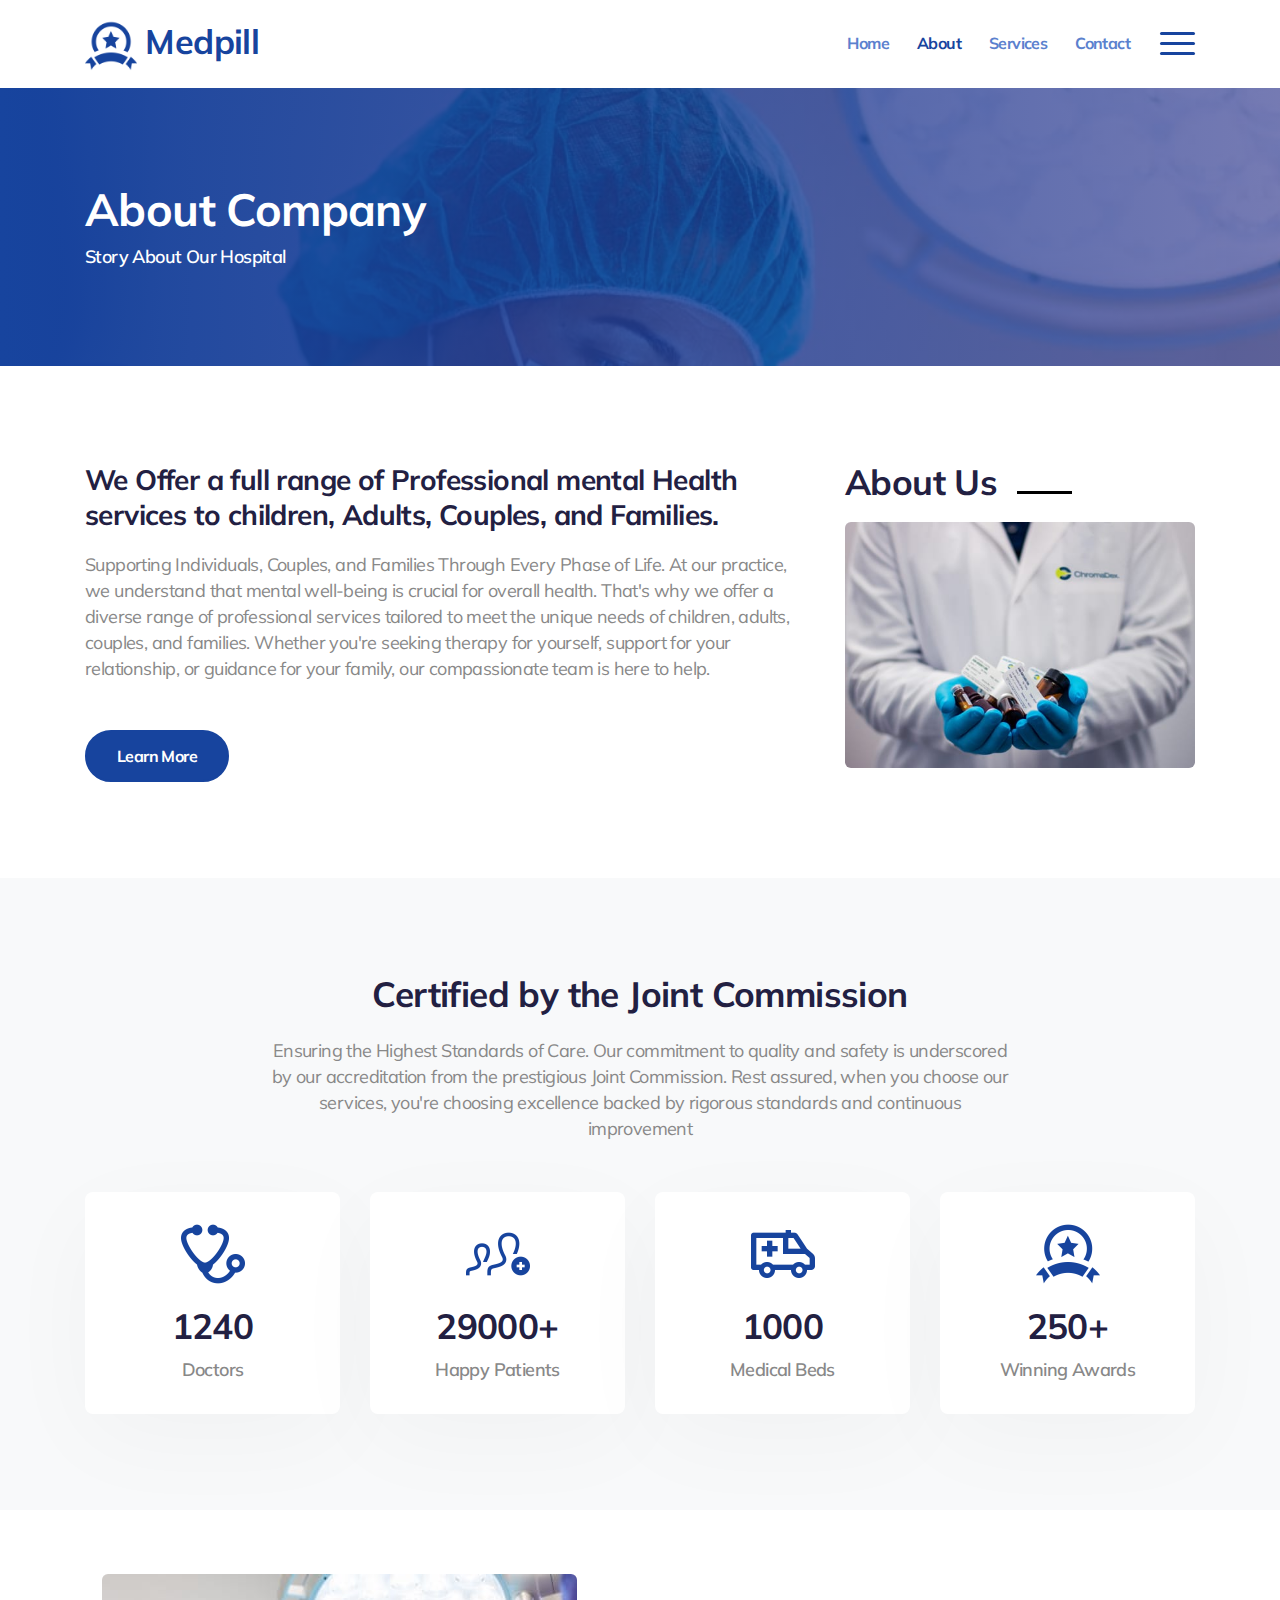
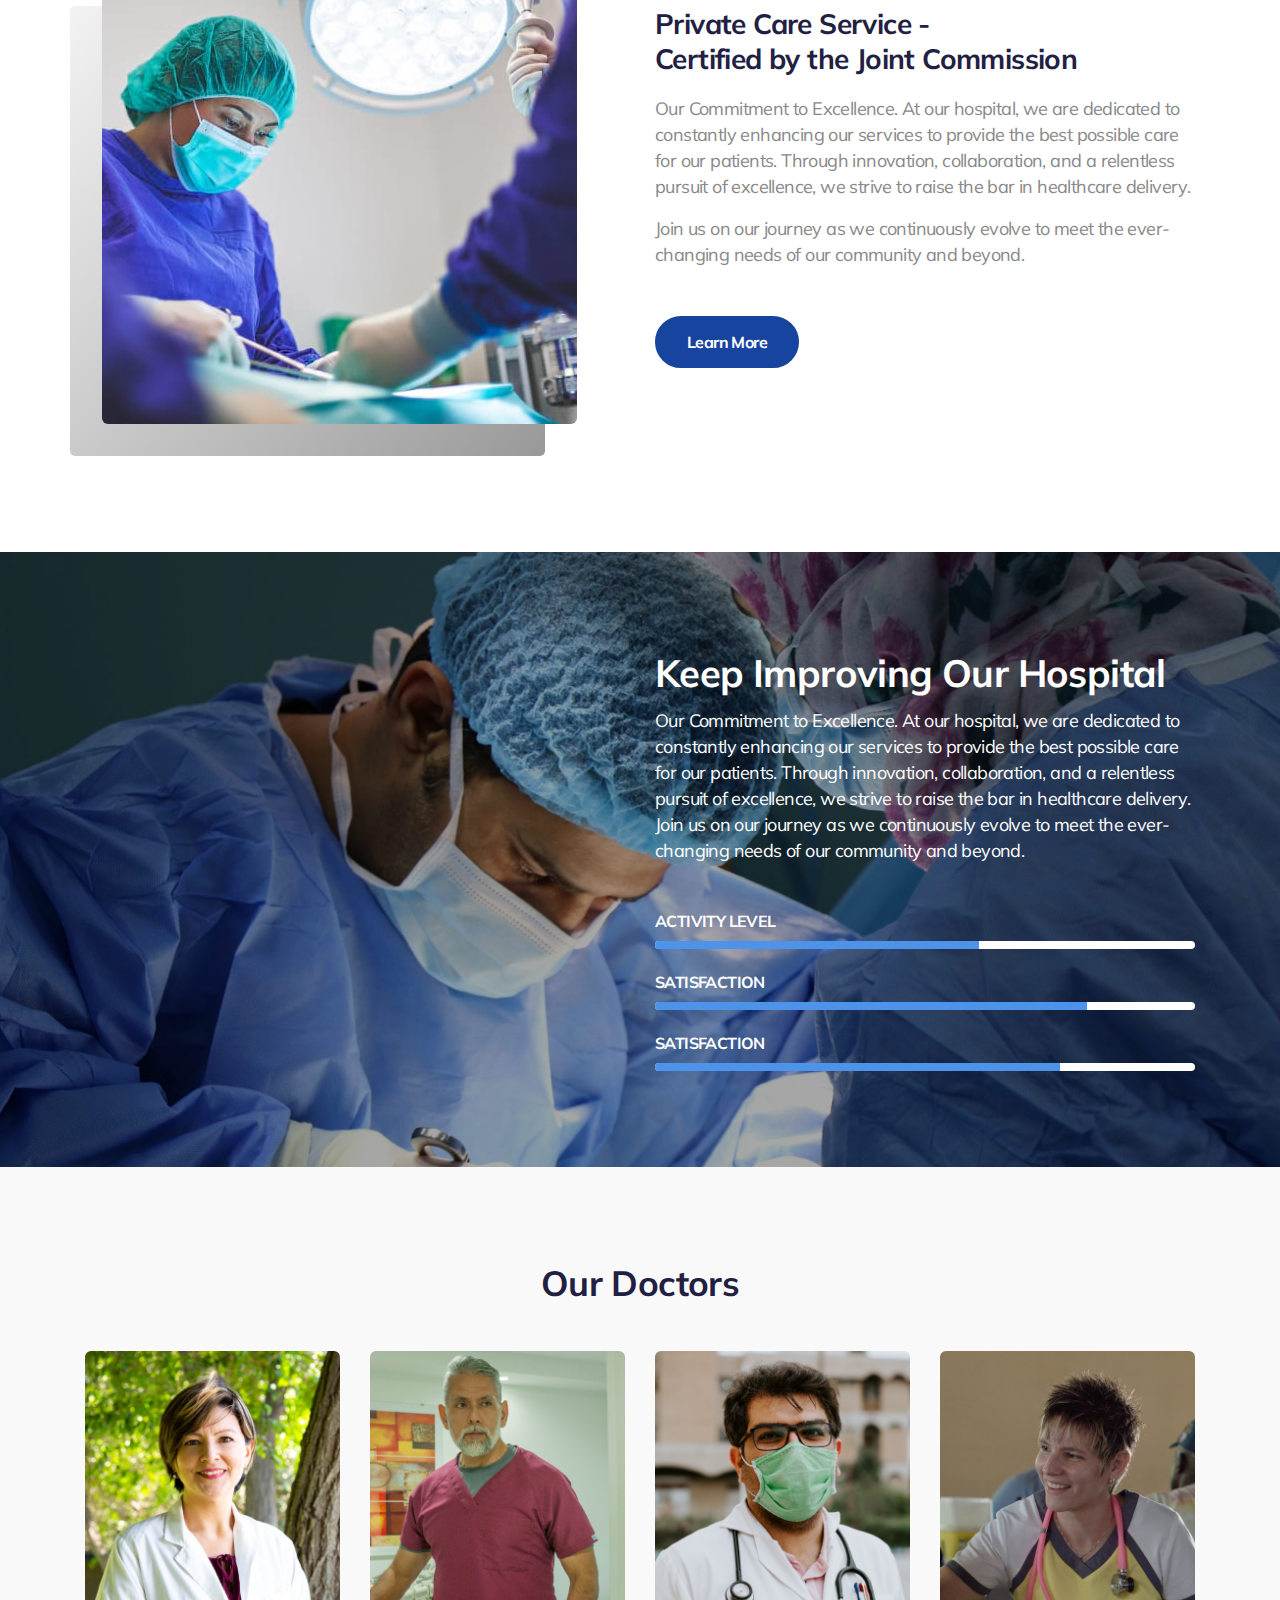
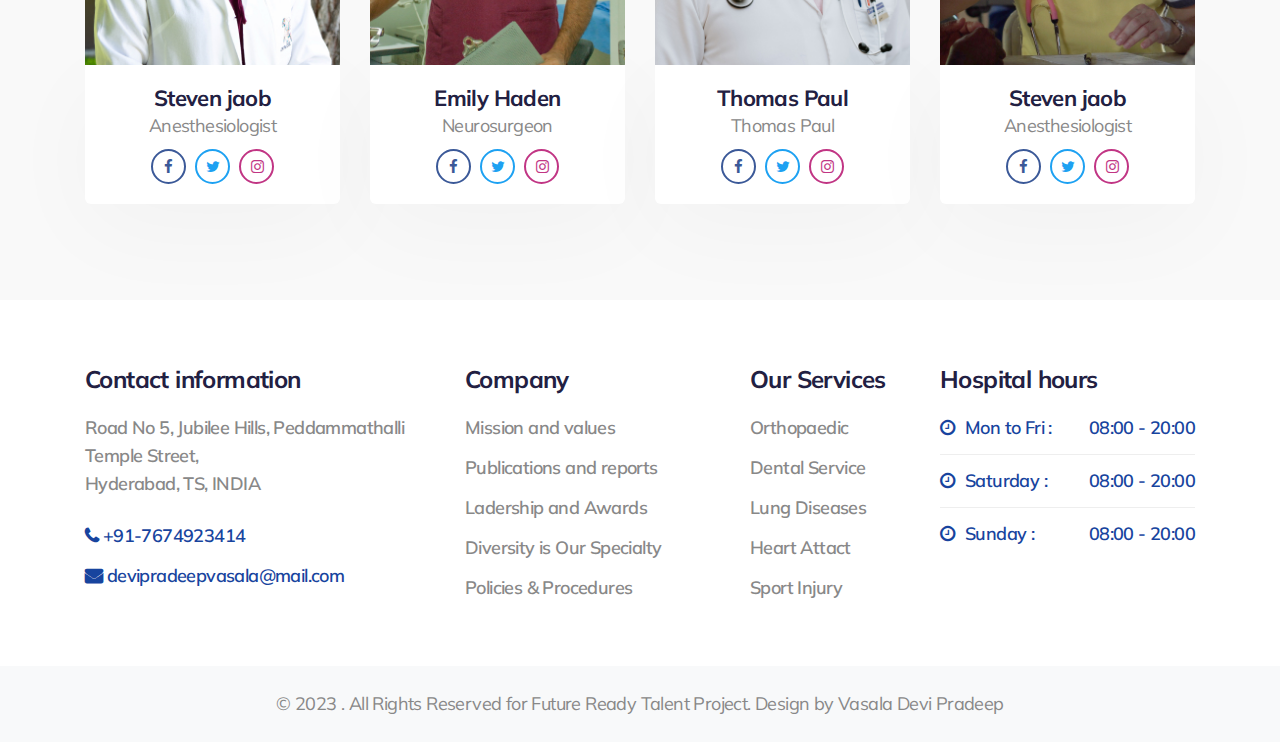
==== commit e23d333d: "About Changed" ====
--- a/about.html
+++ b/about.html
@@ -6,7 +6,7 @@
     <meta charset="utf-8">
     <meta name="viewport" content="width=device-width, initial-scale=1, shrink-to-fit=no">
 
-    <title>Medpill a Medical Category Responsive Web Template</title>
+    <title>Med Pill a Medical Category Responsive Web Template</title>
 
     <link href="https://fonts.googleapis.com/css?family=Muli:400,600,700&display=swap" rel="stylesheet">
 
@@ -95,14 +95,14 @@
             <h5 class="widget-title">Contact Us</h5>
             <ul class="icon-rounded address">
               <li>
-                <p> #135 block, Barnard St. Brooklyn, <br>NY 10036, USA</p>
+                <p> Road No 5, Jubilee Hills, Peddammathalli Temple Street, <br>Hyderabad, TS, INDIA</p>
               </li>
               <li class="mt-3">
-                <p><span class="fa fa-phone"></span> <a href="tel:+404-11-22-89">+1-2345-345-678-11</a></p>
+                <p><span class="fa fa-phone"></span> <a href="tel:+404-11-22-89">+91-7674923414</a></p>
               </li>
               <li class="mt-2">
                 <p><span class="fa fa-envelope"></span> <a
-                    href="mailto:medpillhospital@mail.com">medpillhospital@mail.com</a></p>
+                    href="mailto:medpillhospital@mail.com">devipradeepvasala@mail.com</a></p>
               </li>
               <li class="top_li1 mt-2">
                 <p><span class="fa fa-clock-o"></span> <a href="mailto:medpillhospital@mail.com">Mon - Sun 09:00 - 21:00
@@ -145,10 +145,10 @@
 				<div class="col-lg-8 content-left">
 					<h4>We Offer a full range of Professional mental Health services to children, Adults,
                         Couples, and Families.</h4>
-					<p class="mb-0">Donec luctus rhoncus dignissim. Integer blandit mattis arcu, id viverra orci condimentum a.
-						Quisque nibh tortor, mollis placerat semper ac, auctor quis mauris. Praesent dignissim sed
-						magna eu urna consectetur, at pretium nisi aliquet. Sed vestibulum malesuada semper. Init
-						Interdum et malesuada fames ac ante ipsum primis in faucibus. </p>
+					<p class="mb-0">Supporting Individuals, Couples, and Families Through Every Phase of Life. 
+            At our practice, we understand that mental well-being is crucial for overall health. 
+            That's why we offer a diverse range of professional services tailored to meet the unique needs of children, adults, couples, and families. 
+            Whether you're seeking therapy for yourself, support for your relationship, or guidance for your family, our compassionate team is here to help. </p>
 					<a href="#portfolio.html" class="btn-style btn-primary btn mt-lg-5 mt-4">Learn More</a>
 				</div>
 				<div class="col-lg-4 content-photo mt-lg-0 mt-md-5 mt-4">
@@ -165,8 +165,8 @@
     <div class="conuter-66-info py-5">
         <div class="container py-lg-5">
             <h3 class="title text-center mb-4">Certified by the Joint Commission</h3>
-            <p class="title-text text-center">Lorem ipsum dolor, sit amet consectetur adipisicing elit. Cumque repellat
-                nulla, corrupti accusamus ad perspiciatis temporibus cupiditate maxime aperiam distinctio!</p>
+            <p class="title-text text-center">Ensuring the Highest Standards of Care. Our commitment to quality and safety is underscored by our accreditation from the prestigious Joint Commission.
+              Rest assured, when you choose our services, you're choosing excellence backed by rigorous standards and continuous improvement</p>
             <div class="counter-grids-info row text-center">
                 <div class="col-lg-3 col-6">
                     <div class="counter-gd">
@@ -210,11 +210,9 @@
                 </div>
                 <div class="offset-lg-1 col-lg-6 left-cont sec-grid-ab mt-lg-0 mt-5">
                     <h4>Private Care Service -<br>Certified by the Joint Commission</h4>
-                    <p>Lorem ipsum dolor sit, amet consectetur adipisicing elit. minus nec essitatibus ex asperiores 
-                        nulla eos minima nihil similique, veritatis deserunt elit. Quia, voluptas?</p>
-                    <p class="mt-3">Lorem, ipsum dolor sit amet consectetur adipisicing elit. Quia, voluptas? 
-                        Cupiditate reprehenderit soluta sapiente laboriosam quam obcaecati voluptas. Magnam dolor 
-                        reiciendis culpa saepe iure ducimus adipisci id delectus, reprehenderit quos.</p>
+                    <p>Our Commitment to Excellence. At our hospital, we are dedicated to constantly enhancing our services to provide the best possible care for our patients. 
+                      Through innovation, collaboration, and a relentless pursuit of excellence, we strive to raise the bar in healthcare delivery. </p>
+                    <p class="mt-3">Join us on our journey as we continuously evolve to meet the ever-changing needs of our community and beyond.</p>
                     <a href="about.html" class="btn btn-primary btn-style mt-sm-5 mt-4"> Learn More </a>
                 </div>
             </div>
@@ -230,8 +228,9 @@
 
 				<div class="col-lg-6 offset-lg-6">
 						<h4>Keep improving our hospital</h4>
-						<p>Lorem ipsum dolor sit amet,Ea consequuntur illum facere aperiam sequi optio consectetur. 
-                            Vivamus a ligula quam. Ut blandit eu leo non suscipit. Duis feugiat tortor sed.</p>
+						<p>Our Commitment to Excellence. At our hospital, we are dedicated to constantly enhancing our services to provide the best possible care for our patients. 
+              Through innovation, collaboration, and a relentless pursuit of excellence, we strive to raise the bar in healthcare delivery. 
+              Join us on our journey as we continuously evolve to meet the ever-changing needs of our community and beyond.</p>
 					<div class="bars-main-info mt-lg-5 mt-4">
 						<div class="progress-info mb-4">
 							<h6 class="progress-tittle">Activity Level</h6>
@@ -342,14 +341,14 @@
               <h6 class="footer-title-28">Contact information</h6>
               <ul class="address">
                 <li>
-                  <p> #135 block, Barnard St. Brooklyn, <br>NY 10036, USA</p>
+                  <p> Road No 5, Jubilee Hills, Peddammathalli Temple Street, <br>Hyderabad, TS, INDIA</p>
                 </li>
                 <li class="mt-4">
-                  <p><span class="fa fa-phone"></span> <a href="tel:+404-11-22-89">+1-2345-345-678-11</a></p>
+                  <p><span class="fa fa-phone"></span> <a href="tel:+404-11-22-89">+91-7674923414</a></p>
                 </li>
                 <li>
                   <p><span class="fa fa-envelope"></span> <a
-                      href="mailto:medpillhospital@mail.com">medpillhospital@mail.com</a></p>
+                      href="mailto:medpillhospital@mail.com">devipradeepvasala@mail.com</a></p>
                 </li>
               </ul>
             </div>
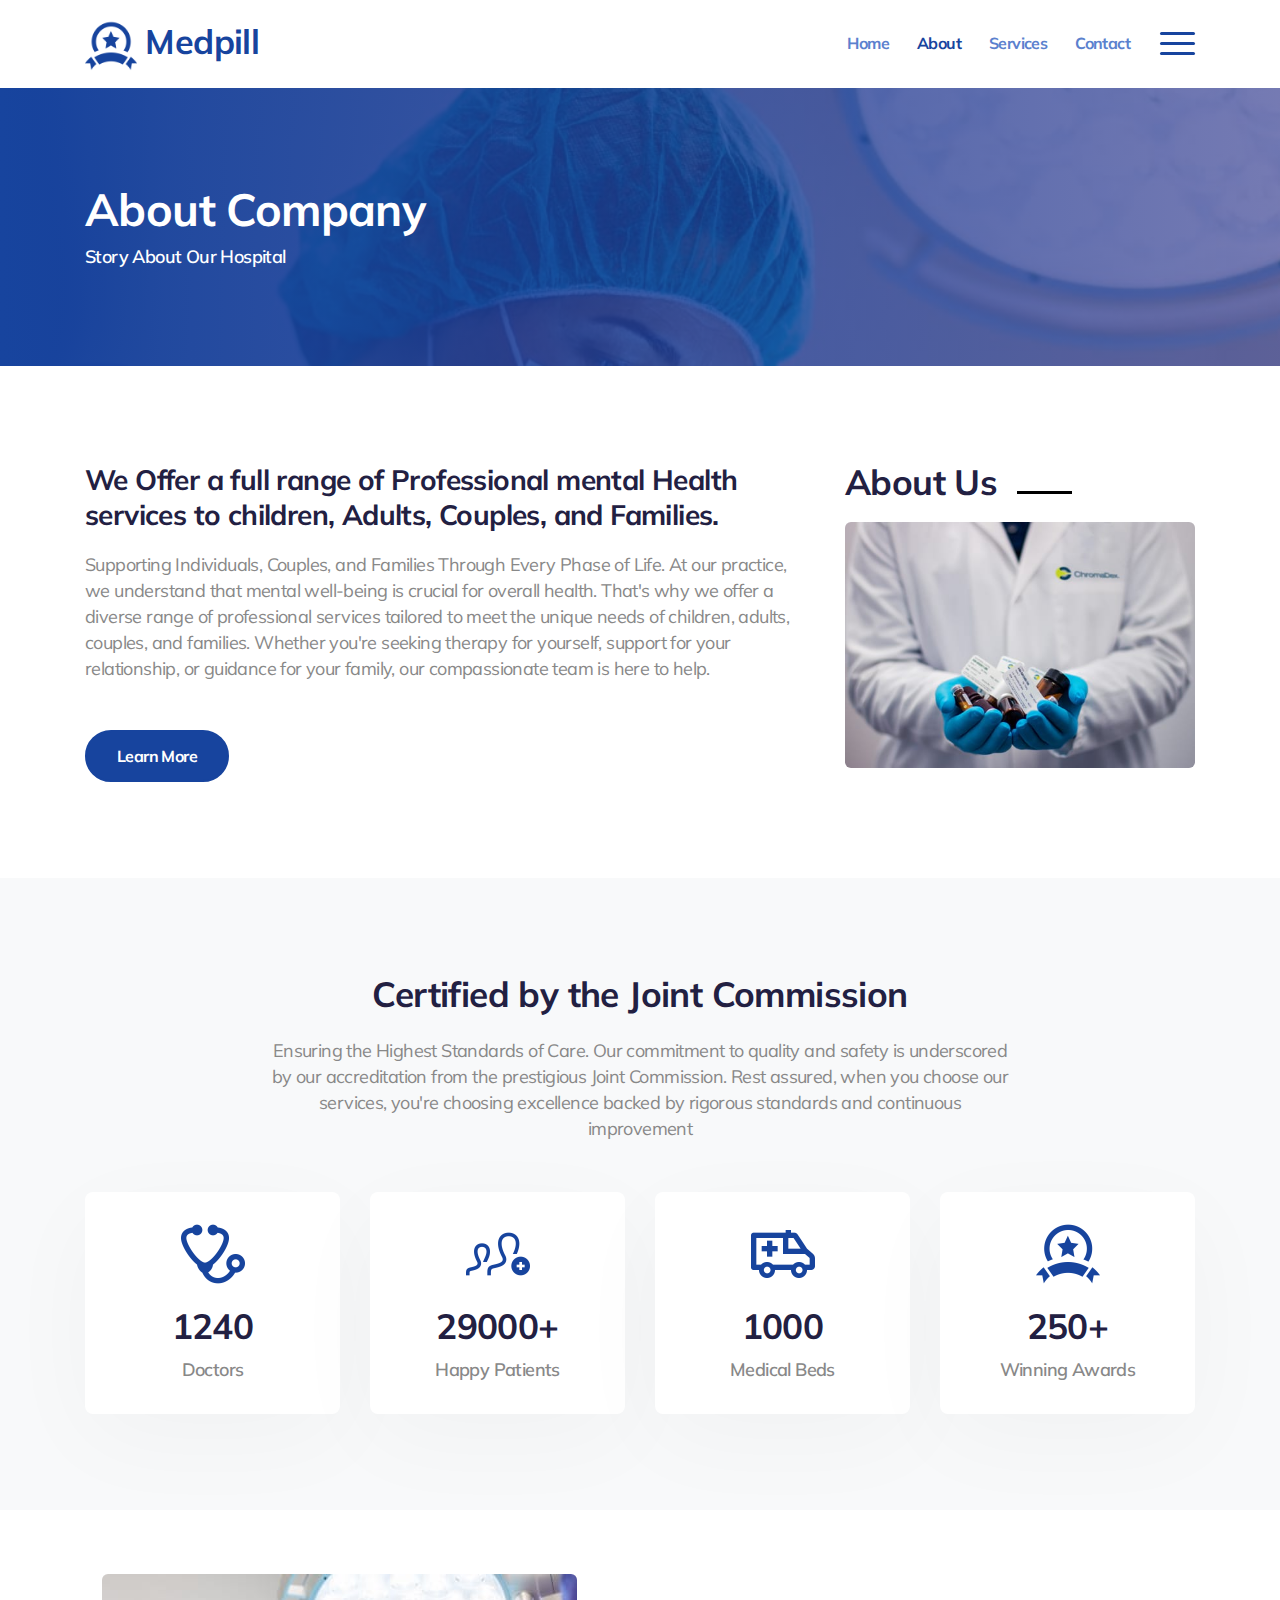
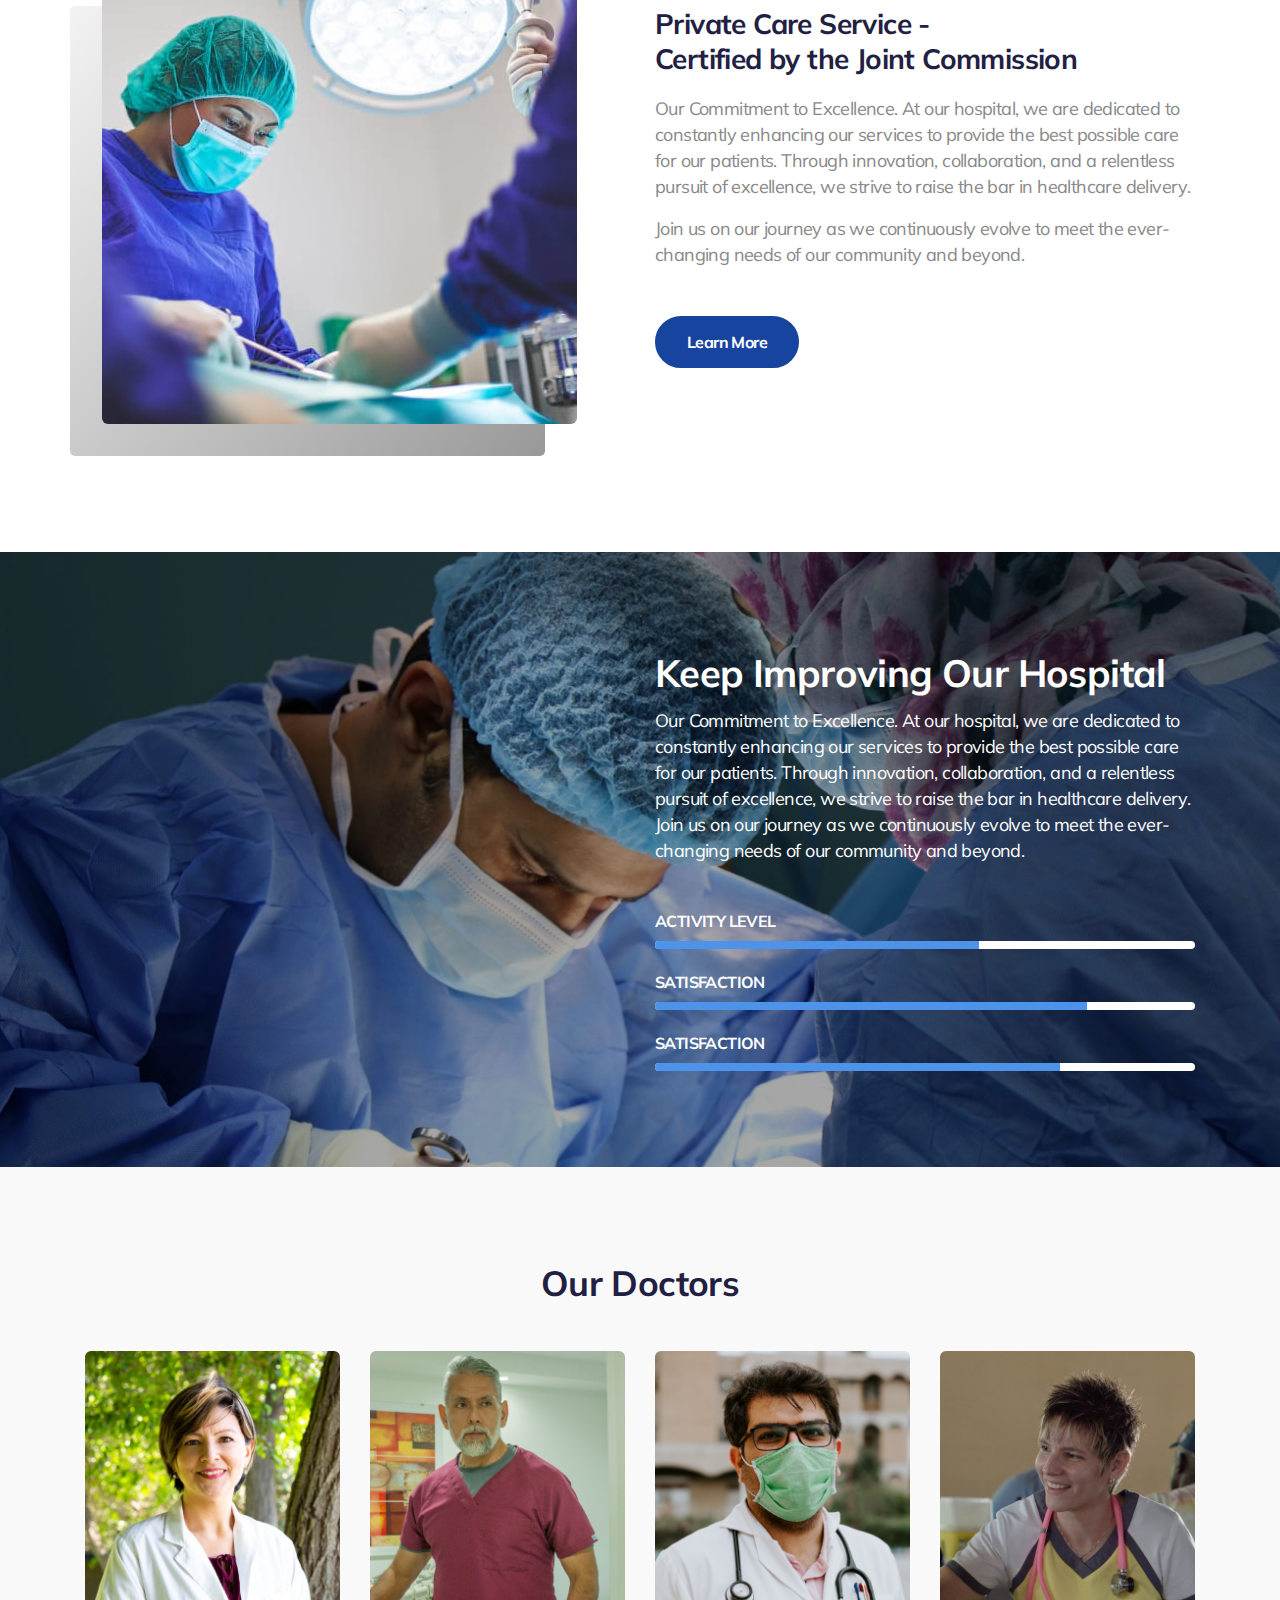
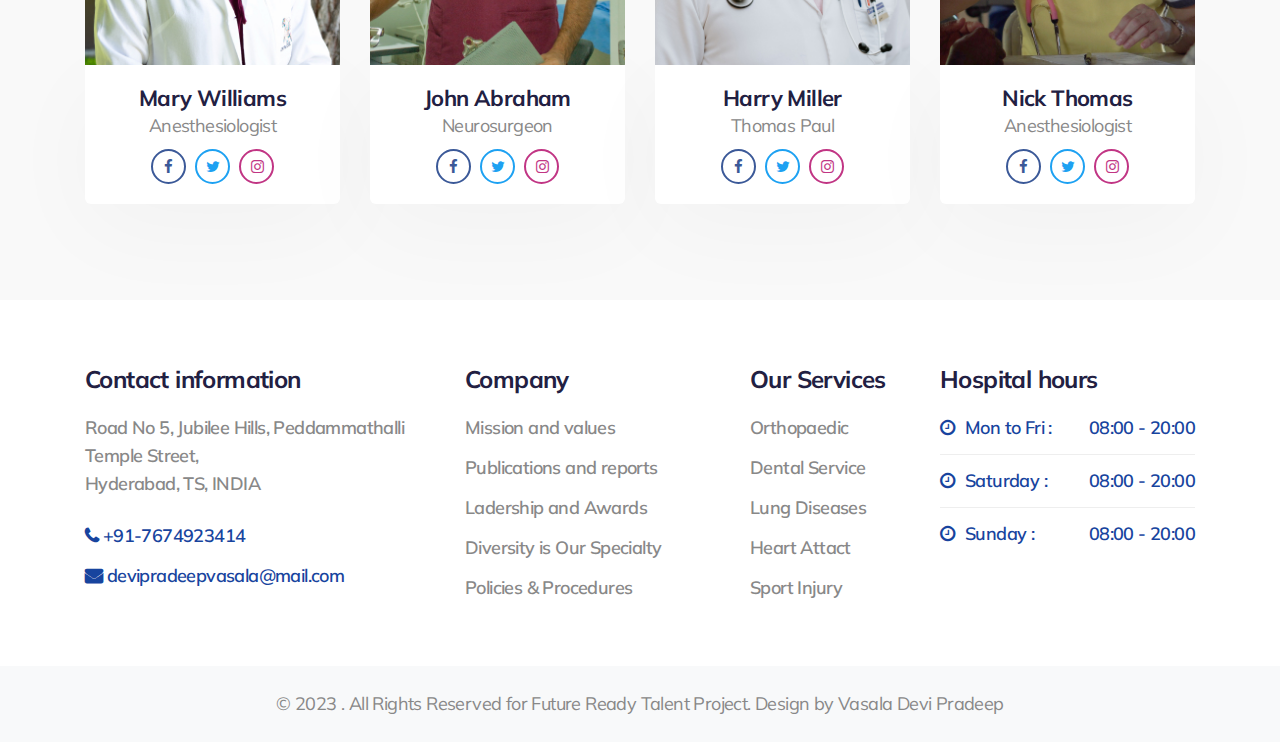
==== commit a3b37faf: "title changes" ====
--- a/about.html
+++ b/about.html
@@ -71,7 +71,7 @@
           <h2 class="logo">
             <img src="image-path" alt="Your logo" title="Your logo" style="height:35px;" />
           </h2> -->
-          <p class="mt-md-3 mt-2">Lorem ipsum dolor sit amet, elit. Eos expedita ipsam at fugiat ab.</p>
+          <p class="mt-md-3 mt-2">Your Path to Health and Wellness Begins Here.</p>
           <div class="widget-menu-items mt-sm-5 mt-4">
             <h5 class="widget-title">Menu Items</h5>
             <nav class="navbar p-0">
@@ -273,7 +273,7 @@
                         </a>
 					</div>
 					<div class="right-team-9">
-						<h6><a href="team-single.html" class="title-team-32">Steven jaob</a></h6>
+						<h6><a href="team-single.html" class="title-team-32">Mary Williams</a></h6>
 						<p class="sm-text-32">Anesthesiologist</p>
 						<div class="buttons-teams">
 							<a class="facebook" href="#url"><span class="fa fa-facebook" aria-hidden="true"></span></a>
@@ -287,7 +287,7 @@
 						<a href="team-single.html"><img class="img-fluid" src="assets/images/team2.jpg" alt=" "></a>
 					</div>
 					<div class="right-team-9">
-						<h6><a href="team-single.html" class="title-team-32">Emily Haden</a></h6>
+						<h6><a href="team-single.html" class="title-team-32">John Abraham</a></h6>
 						<p class="sm-text-32">Neurosurgeon</p>
 						<div class="buttons-teams">
 							<a class="facebook" href="#url"><span class="fa fa-facebook" aria-hidden="true"></span></a>
@@ -301,7 +301,7 @@
 						<a href="team-single.html"><img class="img-fluid" src="assets/images/team3.jpg" alt=" "></a>
 					</div>
 					<div class="right-team-9">
-						<h6><a href="team-single.html" class="title-team-32">Thomas Paul</a></h6>
+						<h6><a href="team-single.html" class="title-team-32">Harry Miller</a></h6>
 						<p class="sm-text-32">Thomas Paul</p>
 						<div class="buttons-teams">
 							<a class="facebook" href="#url"><span class="fa fa-facebook" aria-hidden="true"></span></a>
@@ -317,7 +317,7 @@
                         </a>
 					</div>
 					<div class="right-team-9">
-						<h6><a href="team-single.html" class="title-team-32">Steven jaob</a></h6>
+						<h6><a href="team-single.html" class="title-team-32">Nick Thomas</a></h6>
 						<p class="sm-text-32">Anesthesiologist</p>
 						<div class="buttons-teams">
 							<a class="facebook" href="#url"><span class="fa fa-facebook" aria-hidden="true"></span></a>
